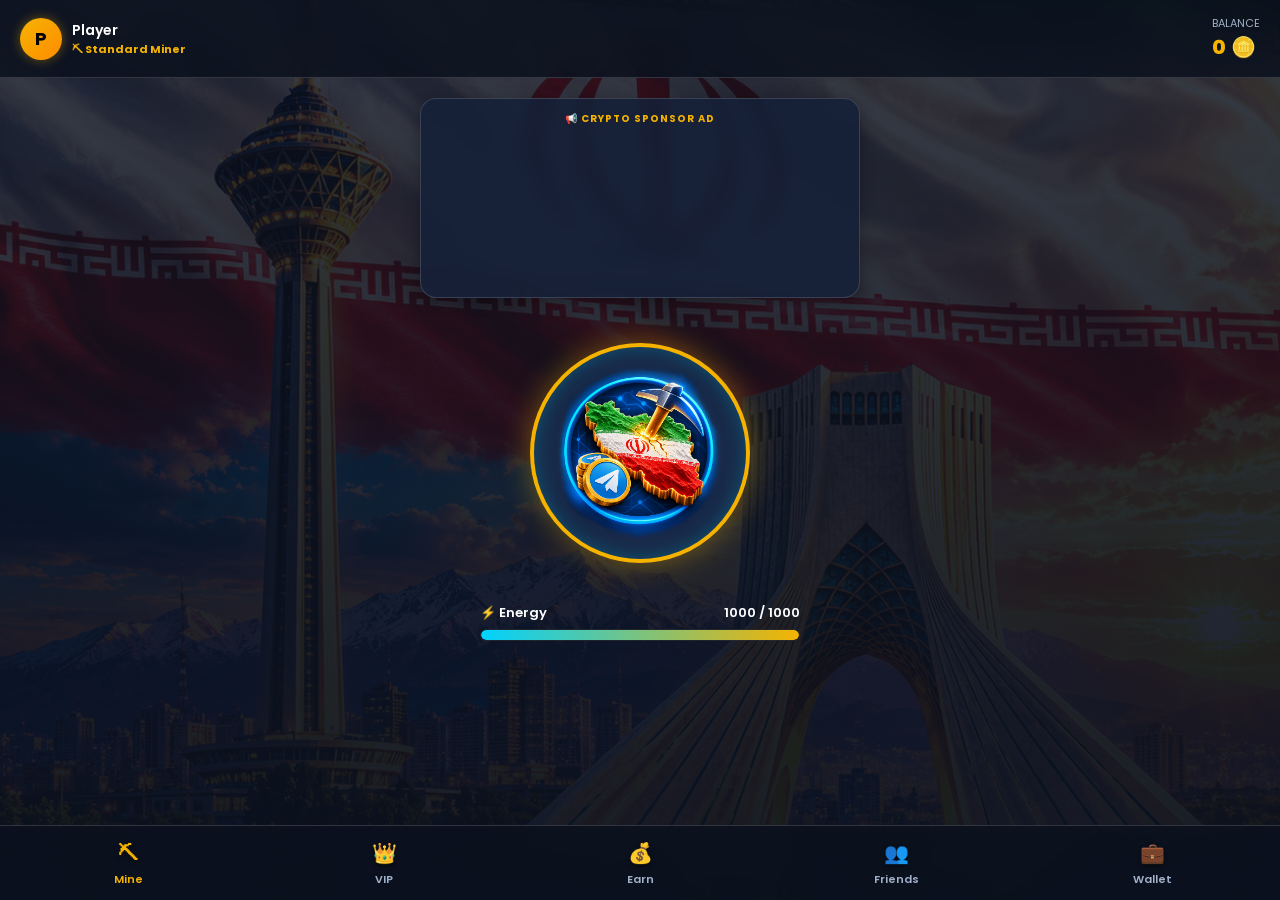
==== miniapp/index.html @ 73351fbc "Update print statement from 'Hello' to 'Goodbye'" ====
<!DOCTYPE html>
<html lang="en">
<head>
    <meta charset="UTF-8">
    <meta name="viewport" content="width=device-width, initial-scale=1.0, maximum-scale=1.0, user-scalable=no">
    <title>IRAN Coin - Master Build v11.0</title>
    
    <!-- Telegram WebApp SDK -->
    <script src="https://telegram.org/js/telegram-web-app.js"></script>

    <!-- Google Fonts -->
    <link href="https://fonts.googleapis.com/css2?family=Poppins:wght@400;600;700;800&display=swap" rel="stylesheet">

    <style>
        :root {
            --bg-color: #0b111e;
            --card-bg: rgba(22, 33, 56, 0.90);
            --accent-gold: #f5b300;
            --accent-blue: #00d2ff;
            --accent-green: #10b981;
            --accent-red: #ef4444;
            --text-main: #ffffff;
            --text-muted: #a0b1c9;
            --btn-grad: linear-gradient(135deg, #f5b300, #ff8c00);
            --ton-grad: linear-gradient(135deg, #0088cc, #00d2ff);
            --card-border: 1px solid rgba(255, 255, 255, 0.15);
        }

        * {
            box-sizing: border-box;
            margin: 0;
            padding: 0;
            font-family: 'Poppins', sans-serif;
            user-select: none;
            -webkit-user-select: none;
            -webkit-tap-highlight-color: transparent;
        }

        /* Fixed Background across all 5 tabs */
        body {
            background: linear-gradient(to bottom, rgba(11, 17, 30, 0.82), rgba(11, 17, 30, 0.95)), url('bg.jpg') no-repeat center center fixed;
            background-size: cover;
            color: var(--text-main);
            min-height: 100vh;
            display: flex;
            flex-direction: column;
            overflow-x: hidden;
            padding-bottom: 90px;
        }

        /* Top Header */
        .header {
            padding: 15px 20px;
            display: flex;
            justify-content: space-between;
            align-items: center;
            background: rgba(11, 17, 30, 0.85);
            backdrop-filter: blur(15px);
            border-bottom: var(--card-border);
            position: sticky;
            top: 0;
            z-index: 100;
        }

        .user-profile { display: flex; align-items: center; gap: 10px; }
        
        .avatar-circle {
            width: 42px; height: 42px; border-radius: 50%;
            background: var(--btn-grad); display: flex; align-items: center;
            justify-content: center; font-weight: 700; font-size: 18px;
            color: #000; box-shadow: 0 0 12px rgba(245, 179, 0, 0.4);
            position: relative;
        }

        .vip-badge-crown { position: absolute; top: -6px; right: -6px; font-size: 14px; display: none; }
        .user-info .username { font-size: 14px; font-weight: 600; }
        .user-info .level-tag { font-size: 11px; color: var(--accent-gold); font-weight: 700; }
        .balance-val { font-size: 20px; font-weight: 800; color: var(--accent-gold); display: flex; align-items: center; gap: 5px; }

        /* Tab Sections */
        .tab-section {
            display: none !important;
            padding: 20px; flex-direction: column;
            align-items: center; width: 100%; max-width: 480px; margin: 0 auto;
        }
        .tab-section.active-tab { display: flex !important; }

        /* Miner Screen */
        .miner-area { position: relative; margin: 20px auto; width: 240px; height: 240px; display: flex; justify-content: center; align-items: center; }
        
        .miner-btn {
            width: 220px; height: 220px; border-radius: 50%;
            background: radial-gradient(circle, #243b67 0%, #111d33 100%);
            border: 4px solid var(--accent-gold);
            box-shadow: 0 0 30px rgba(245, 179, 0, 0.4), inset 0 0 20px rgba(0, 210, 255, 0.3);
            display: flex; align-items: center; justify-content: center;
            cursor: pointer; transition: transform 0.08s ease; touch-action: manipulation;
        }
        .miner-btn:active { transform: scale(0.93); }
        .miner-btn img { width: 80%; height: 80%; object-fit: contain; pointer-events: none; }

        .energy-box { width: 100%; max-width: 320px; margin-top: 10px; }
        .energy-info { display: flex; justify-content: space-between; font-size: 13px; font-weight: 600; margin-bottom: 6px; }
        .energy-bar-bg { width: 100%; height: 12px; background: rgba(0, 0, 0, 0.5); border: 1px solid rgba(255,255,255,0.1); border-radius: 10px; overflow: hidden; }
        .energy-bar-fill { height: 100%; width: 100%; background: linear-gradient(90deg, #00d2ff, #f5b300); border-radius: 10px; transition: width 0.2s linear; }

        .tap-number { position: absolute; font-size: 26px; font-weight: 800; color: var(--accent-gold); text-shadow: 0 0 8px rgba(0,0,0,1); pointer-events: none; animation: floatUp 0.8s ease-out forwards; z-index: 100; }
        @keyframes floatUp { 0% { opacity: 1; transform: translateY(0) scale(1); } 100% { opacity: 0; transform: translateY(-70px) scale(1.3); } }

        /* A-Ads Banner Container */
        .aads-container {
            width: 100%;
            background: var(--card-bg);
            border: var(--card-border);
            border-radius: 16px;
            padding: 12px;
            margin-bottom: 15px;
            text-align: center;
            box-shadow: 0 4px 15px rgba(0,0,0,0.3);
            backdrop-filter: blur(8px);
            overflow: hidden;
        }
        .aads-label {
            font-size: 10px;
            color: var(--accent-gold);
            text-transform: uppercase;
            letter-spacing: 1px;
            margin-bottom: 8px;
            font-weight: 700;
        }

        /* Cards & Titles */
        .section-title { width: 100%; font-size: 17px; font-weight: 700; margin: 15px 0 10px 0; display: flex; align-items: center; gap: 8px; color: var(--accent-gold); text-shadow: 0 2px 4px rgba(0,0,0,0.8); }
        
        .task-card {
            width: 100%; background: var(--card-bg); border: var(--card-border);
            padding: 14px 16px; border-radius: 16px; display: flex;
            align-items: center; justify-content: space-between; margin-bottom: 12px;
            box-shadow: 0 4px 15px rgba(0,0,0,0.3); backdrop-filter: blur(8px);
        }

        .action-btn { background: var(--btn-grad); color: #000; font-weight: 700; font-size: 13px; border: none; padding: 10px 18px; border-radius: 20px; cursor: pointer; touch-action: manipulation; }
        .action-btn.completed { background: rgba(255, 255, 255, 0.1); color: var(--text-muted); cursor: not-allowed; }
        .ton-btn { background: var(--ton-grad); color: #fff; font-weight: 700; font-size: 13px; border: none; padding: 12px; border-radius: 12px; cursor: pointer; width: 100%; }
        .active-tier-btn { background: var(--accent-green) !important; color: #fff !important; cursor: default !important; }

        /* Sponsor Banner */
        .sponsor-banner {
            width: 100%; background: linear-gradient(135deg, rgba(0, 136, 204, 0.3), rgba(0, 210, 255, 0.2));
            border: 1px dashed var(--accent-blue); border-radius: 16px; padding: 15px; text-align: center;
            margin-bottom: 15px; cursor: pointer; backdrop-filter: blur(10px);
        }

        /* VIP Tier Cards Style */
        .vip-tier-card {
            width: 100%; background: rgba(15, 23, 42, 0.9);
            border: 2px solid var(--accent-gold); border-radius: 18px;
            padding: 16px; margin-bottom: 15px; box-shadow: 0 4px 20px rgba(0, 0, 0, 0.4);
            display: flex; flex-direction: column; gap: 10px; backdrop-filter: blur(10px);
        }
        .vip-tier-header { display: flex; justify-content: space-between; align-items: center; border-bottom: 1px solid rgba(255,255,255,0.1); padding-bottom: 8px; }
        .vip-tier-name { font-size: 16px; font-weight: 800; display: flex; align-items: center; gap: 6px; }
        .status-checking { color: #00d2ff; font-size: 11px; text-align: center; animation: blink 1.5s infinite; }
        @keyframes blink { 50% { opacity: 0.5; } }

        /* Lucky Spin Wheel */
        .wheel-container { position: relative; width: 260px; height: 260px; margin: 10px auto 20px auto; }
        #wheelCanvas { width: 100%; height: 100%; border-radius: 50%; box-shadow: 0 0 25px rgba(0, 210, 255, 0.3); }
        .wheel-pointer { position: absolute; top: -10px; left: 50%; transform: translateX(-50%); width: 0; height: 0; border-left: 15px solid transparent; border-right: 15px solid transparent; border-top: 25px solid var(--accent-gold); z-index: 10; filter: drop-shadow(0 2px 4px rgba(0,0,0,0.5)); }

        .wallet-input { width: 100%; background: rgba(0,0,0,0.5); border: 1px solid rgba(255,255,255,0.2); padding: 12px 14px; border-radius: 10px; color: #fff; font-size: 14px; margin: 10px 0 15px 0; outline: none; }
        .full-btn { width: 100%; padding: 14px; font-size: 15px; border-radius: 12px; }

        /* Custom Modal Overlay */
        .modal-overlay {
            position: fixed; top: 0; left: 0; width: 100%; height: 100%;
            background: rgba(0, 0, 0, 0.85); backdrop-filter: blur(8px);
            display: none; justify-content: center; align-items: center;
            z-index: 2000; padding: 20px;
        }
        .modal-card {
            background: #162138; border: 2px solid var(--accent-gold);
            border-radius: 20px; padding: 22px; width: 100%; max-width: 330px;
            text-align: center; box-shadow: 0 0 30px rgba(245, 179, 0, 0.3);
        }

        /* Video Ad Modal */
        .ad-modal-card {
            background: #0f172a; border: 2px solid var(--accent-blue);
            border-radius: 20px; padding: 25px; width: 100%; max-width: 320px; text-align: center;
        }
        .ad-timer-circle {
            width: 70px; height: 70px; border-radius: 50%; border: 3px solid var(--accent-gold);
            display: flex; align-items: center; justify-content: center;
            font-size: 26px; font-weight: 800; color: var(--accent-gold); margin: 15px auto;
        }

        .version-tag { font-size: 10px; color: var(--text-muted); text-align: center; margin-top: 15px; opacity: 0.6; }

        /* Bottom Nav - ALL 5 ITEMS */
        .bottom-nav {
            position: fixed; bottom: 0; left: 0; width: 100%; height: 75px;
            background: rgba(11, 17, 30, 0.95); backdrop-filter: blur(20px);
            border-top: var(--card-border); display: flex; justify-content: space-around; align-items: center; z-index: 1000;
        }
        .nav-item { display: flex; flex-direction: column; align-items: center; gap: 3px; color: var(--text-muted); font-size: 11px; font-weight: 600; cursor: pointer; padding: 8px 2px; flex: 1; }
        .nav-item * { pointer-events: none; }
        .nav-item.active { color: var(--accent-gold); }
        .nav-icon { font-size: 20px; text-shadow: 0 2px 4px rgba(0,0,0,0.5); }
    </style>
</head>
<body>

    <!-- Header Section -->
    <header class="header">
        <div class="user-profile">
            <div class="avatar-circle" id="userAvatar">
                P
                <span class="vip-badge-crown" id="vipCrown">👑</span>
            </div>
            <div class="user-info">
                <div class="username" id="userName">Player</div>
                <div class="level-tag" id="userLevelTag">⛏ Standard Miner</div>
            </div>
        </div>
        <div class="balance-container">
            <div style="font-size: 11px; color: var(--text-muted);">BALANCE</div>
            <div class="balance-val">
                <span id="userBalance">0</span> 🪙
            </div>
        </div>
    </header>

    <!-- TAB 1: MINE -->
    <div class="tab-section active-tab" id="tab-mine">
        
        <!-- A-ADS AD UNIT 2456226 (Placement #1) -->
        <div class="aads-container">
            <div class="aads-label">📢 Crypto Sponsor Ad</div>
            <div id="frame" style="width: 100%; margin: auto; position: relative;">
                <iframe data-aa='2456226' src='https://acceptable.a-ads.com/2456226/?size=Adaptive'
                        style='border:0; padding:0; width:100%; height:auto; overflow:hidden; display: block; margin: auto;'></iframe>
            </div>
        </div>

        <div class="miner-area">
            <div class="miner-btn" id="tapBtn">
                <img src="miner.jpg" alt="Miner" onerror="this.src='https://cdn-icons-png.flaticon.com/512/6009/6009864.png'">
            </div>
        </div>

        <div class="energy-box">
            <div class="energy-info">
                <span>⚡ Energy</span>
                <span id="energyText">1000 / 1000</span>
            </div>
            <div class="energy-bar-bg">
                <div class="energy-bar-fill" id="energyFill"></div>
            </div>
        </div>
    </div>

    <!-- TAB 2: VIP STORE -->
    <div class="tab-section" id="tab-vip">
        <div class="section-title">👑 VIP Passes (TON Crypto)</div>
        <p style="font-size: 12px; color: var(--text-muted); text-align: center; margin-bottom: 15px;">
            Upgrade using TON. Benefits activate automatically via blockchain verification!
        </p>

        <!-- Tier 1: Bronze -->
        <div class="vip-tier-card">
            <div class="vip-tier-header">
                <div class="vip-tier-name">🥉 Bronze VIP</div>
                <div style="font-weight:800; color:#00d2ff">0.1 TON</div>
            </div>
            <div style="font-size:12px; color:var(--text-muted);">⚡ +2 Coins/Tap | 🔋 1,500 Max Energy | 🎁 +500 Daily</div>
            <button class="ton-btn" id="btn-Bronze" onclick="buyVip('Bronze', 0.1)">Buy for 0.1 TON 💎</button>
            <div id="status-Bronze" class="status-checking" style="display:none;">Checking blockchain for transaction...</div>
        </div>

        <!-- Tier 2: Silver -->
        <div class="vip-tier-card" style="border-color: #c0c0c0;">
            <div class="vip-tier-header">
                <div class="vip-tier-name">🥈 Silver VIP</div>
                <div style="font-weight:800; color:#00d2ff">0.5 TON</div>
            </div>
            <div style="font-size:12px; color:var(--text-muted);">⚡ +5 Coins/Tap | 🔋 3,000 Max Energy | 🎁 +2,000 Daily</div>
            <button class="ton-btn" id="btn-Silver" onclick="buyVip('Silver', 0.5)">Buy for 0.5 TON 💎</button>
            <div id="status-Silver" class="status-checking" style="display:none;">Checking blockchain for transaction...</div>
        </div>

        <!-- Tier 3: Gold -->
        <div class="vip-tier-card" style="border-color: #ffd700; background: rgba(30, 25, 10, 0.9);">
            <div class="vip-tier-header">
                <div class="vip-tier-name">🥇 Gold VIP</div>
                <div style="font-weight:800; color:#00d2ff">1.5 TON</div>
            </div>
            <div style="font-size:12px; color:var(--text-muted);">⚡ +10 Coins/Tap | 🔋 5,000 Max Energy | 🎁 +5,000 Daily</div>
            <button class="ton-btn" id="btn-Gold" style="background: var(--btn-grad); color: #000;" onclick="buyVip('Gold', 1.5)">Buy for 1.5 TON 👑</button>
            <div id="status-Gold" class="status-checking" style="display:none;">Checking blockchain for transaction...</div>
        </div>

        <!-- Tier 4: Diamond -->
        <div class="vip-tier-card" style="border-color: #00d2ff; background: rgba(10, 30, 45, 0.9);">
            <div class="vip-tier-header">
                <div class="vip-tier-name">💎 Diamond VIP</div>
                <div style="font-weight:800; color:#00d2ff">3.0 TON</div>
            </div>
            <div style="font-size:12px; color:var(--text-muted);">⚡ +25 Coins/Tap | 🔋 10,000 Max Energy | 🎁 +15,000 Daily</div>
            <button class="ton-btn" id="btn-Diamond" style="background: linear-gradient(135deg, #00d2ff, #0088cc);" onclick="buyVip('Diamond', 3.0)">Buy for 3.0 TON 💎</button>
            <div id="status-Diamond" class="status-checking" style="display:none;">Checking blockchain for transaction...</div>
        </div>
    </div>

    <!-- TAB 3: EARN & TASKS -->
    <div class="tab-section" id="tab-earn">
        
        <!-- A-ADS AD UNIT 2456226 (Placement #2) -->
        <div class="aads-container">
            <div class="aads-label">📢 Crypto Sponsor Ad</div>
            <div id="frame" style="width: 100%; margin: auto; position: relative;">
                <iframe data-aa='2456226' src='https://acceptable.a-ads.com/2456226/?size=Adaptive'
                        style='border:0; padding:0; width:100%; height:auto; overflow:hidden; display: block; margin: auto;'></iframe>
            </div>
        </div>

        <!-- Direct Sponsor Ad Banner -->
        <div class="sponsor-banner" onclick="handleTgTask('https://t.me/IRANCoinGroup', 'sponsor', 0)">
            <h4 style="color: var(--accent-gold); font-size: 14px; margin-bottom: 2px;">📢 Your Banner Here!</h4>
            <span style="font-size: 12px; color: var(--text-muted);">Click to advertise your Telegram Channel or Bot</span>
        </div>

        <!-- 24h Daily Spin -->
        <div class="section-title">🎡 24h Daily Lucky Spin</div>
        <div class="task-card" style="flex-direction: column; align-items: center; padding: 20px;">
            <p style="font-size: 13px; text-align: center; margin-bottom: 15px;">Spin once every 24 hours to test your luck!</p>
            <div class="wheel-container">
                <div class="wheel-pointer"></div>
                <canvas id="wheelCanvas" width="260" height="260"></canvas>
            </div>
            <button class="action-btn full-btn" id="spinBtn" onclick="spinWheel()" style="margin-top: 10px;">SPIN NOW</button>
        </div>

        <!-- VIP Daily Bonus -->
        <div class="section-title">👑 Active VIP Daily Bonus</div>
        <div class="task-card">
            <div style="display:flex; align-items:center; gap:12px;">
                <span style="font-size: 26px;">🎁</span>
                <div>
                    <h4 style="font-size: 14px;" id="vipDailyTitle">VIP Daily Reward</h4>
                    <span style="font-size: 12px; color: var(--accent-gold);" id="vipDailyDesc">Claim active tier bonus</span>
                </div>
            </div>
            <button class="action-btn" id="btnClaimVipDaily" onclick="claimVipDaily()">Claim</button>
        </div>

        <div class="section-title">🎬 Sponsored Tasks</div>
        
        <!-- Video Ad Task -->
        <div class="task-card">
            <div style="display:flex; align-items:center; gap:12px;">
                <span style="font-size:24px;">🎬</span>
                <div>
                    <h4>Watch Video Ad</h4>
                    <span style="font-size:12px; color:var(--accent-gold);">+100 Coins</span>
                </div>
            </div>
            <button class="action-btn" id="btnWatchVideo" onclick="watchVideoAd()">Watch</button>
        </div>

        <!-- CPX Survey Task -->
        <div class="task-card">
            <div style="display:flex; align-items:center; gap:12px;">
                <span style="font-size:24px;">📋</span>
                <div>
                    <h4>CPX Paid Surveys</h4>
                    <span style="font-size:12px; color:var(--accent-gold);">Up to +5,000 Coins</span>
                </div>
            </div>
            <button class="action-btn" onclick="openCPX()">Start</button>
        </div>

        <div class="section-title">📢 Community Tasks</div>
        
        <!-- Channel Task -->
        <div class="task-card">
            <div style="display:flex; align-items:center; gap:12px;">
                <span style="font-size:24px;">✈️</span>
                <div>
                    <h4>Join Official Channel</h4>
                    <span style="font-size:12px; color:var(--accent-gold);">+50 Coins</span>
                </div>
            </div>
            <button class="action-btn" id="btnTaskChannel" onclick="handleTgTask('https://t.me/IRANCoin_Official', 'btnTaskChannel', 50)">Join</button>
        </div>

        <!-- Group Task -->
        <div class="task-card">
            <div style="display:flex; align-items:center; gap:12px;">
                <span style="font-size:24px;">💬</span>
                <div>
                    <h4>Join Support Group</h4>
                    <span style="font-size:12px; color:var(--accent-gold);">+50 Coins</span>
                </div>
            </div>
            <button class="action-btn" id="btnTaskGroup" onclick="handleTgTask('https://t.me/IRANCoinGroup', 'btnTaskGroup', 50)">Join</button>
        </div>

        <div class="version-tag">IRAN Coin v11.0 - Live A-Ads Monetized</div>
    </div>

    <!-- TAB 4: FRIENDS (REFERRAL) -->
    <div class="tab-section" id="tab-friends">
        <div class="section-title">👥 Invite Friends</div>
        <div class="task-card" style="flex-direction: column; align-items: flex-start; gap: 8px;">
            <h4>Invite Friends & Earn</h4>
            <p style="font-size: 13px; color: var(--text-muted); line-height: 1.5;">
                Receive <strong style="color: var(--accent-gold);">+50 IRAN Coins</strong> for every friend who joins using your unique invite link.
            </p>
        </div>
        <button class="action-btn full-btn" onclick="shareReferral()" style="margin-top: 15px;">🔗 Invite a Friend</button>
        <button class="action-btn full-btn" onclick="copyReferral()" style="margin-top: 10px; background: rgba(255,255,255,0.1); color: #fff;">📋 Copy Referral Link</button>
    </div>

    <!-- TAB 5: WALLET (WITHDRAWAL) -->
    <div class="tab-section" id="tab-wallet">
        <div class="section-title">💼 Withdrawal Hub</div>
        <div class="task-card" style="flex-direction: column; align-items: stretch; gap: 10px; background: rgba(0,0,0,0.5);">
            <div style="display:flex; justify-content:space-between; font-size:14px; margin-bottom:10px;">
                <span style="color:var(--text-muted)">Min. Withdrawal:</span>
                <span style="color:var(--accent-gold); font-weight:700;">10,000 Coins</span>
            </div>
            <label style="font-size: 12px; color: var(--text-muted);">Your TON Wallet Address:</label>
            <input type="text" id="tonWalletInput" class="wallet-input" placeholder="UQ... or EQ... address">
            <button class="action-btn full-btn" onclick="submitWithdrawal()">Submit Withdrawal Request</button>
        </div>
    </div>

    <!-- Custom Notification Modal -->
    <div class="modal-overlay" id="customModal">
        <div class="modal-card">
            <h3 id="modalTitle" style="color:var(--accent-gold); margin-bottom:10px; font-size:18px;">NOTIFICATION</h3>
            <p id="modalDesc" style="font-size:13px; color:#fff; margin-bottom:20px; line-height:1.5;"></p>
            <button class="action-btn full-btn" onclick="closeModal()">OK, UNDERSTOOD</button>
        </div>
    </div>

    <!-- Video Player Modal -->
    <div class="modal-overlay" id="adModal">
        <div class="ad-modal-card">
            <h3 style="color:var(--accent-blue); font-size:16px;">🎬 SPONSORED VIDEO AD</h3>
            <p style="font-size:12px; color:#a0b1c9; margin-top:5px;">Watch advertisement to earn +100 IRAN Coins!</p>
            <div class="ad-timer-circle" id="adTimer">5</div>
            <p style="font-size:11px; color:var(--accent-gold);">Please wait until timer finishes...</p>
        </div>
    </div>

    <!-- Bottom Navigation Bar - ALL 5 ITEMS -->
    <nav class="bottom-nav">
        <div class="nav-item active" onclick="switchTab('tab-mine', this)">
            <span class="nav-icon">⛏</span><span>Mine</span>
        </div>
        <div class="nav-item" onclick="switchTab('tab-vip', this)">
            <span class="nav-icon">👑</span><span>VIP</span>
        </div>
        <div class="nav-item" onclick="switchTab('tab-earn', this)">
            <span class="nav-icon">💰</span><span>Earn</span>
        </div>
        <div class="nav-item" onclick="switchTab('tab-friends', this)">
            <span class="nav-icon">👥</span><span>Friends</span>
        </div>
        <div class="nav-item" onclick="switchTab('tab-wallet', this)">
            <span class="nav-icon">💼</span><span>Wallet</span>
        </div>
    </nav>

    <!-- JavaScript Master Controller -->
    <script>
        const ADMIN_WALLET = "UQCcUO7XRuLyf46obnkSUrec5L00yng7sw8Jut04rlLKCSjB";
        const BACKEND_URL = "https://iran-coin-bot-production.up.railway.app";

        window.onerror = function() {
            autoRepairApp();
            return true;
        };

        const tg = window.Telegram?.WebApp;
        if (tg) { try { tg.ready(); tg.expand(); } catch (e) {} }

        const user = tg?.initDataUnsafe?.user || { id: 979411415, first_name: "Player" };

        let balance = parseInt(localStorage.getItem('iran_coin_bal')) || parseInt(localStorage.getItem('iran_coin_bal_backup')) || 0;
        let vipTier = localStorage.getItem('iran_coin_vip_tier') || "Free";
        let tapValue = parseInt(localStorage.getItem('iran_coin_tap')) || 1;
        let maxEnergy = parseInt(localStorage.getItem('iran_coin_maxen')) || 1000;
        let vipDailyBonus = parseInt(localStorage.getItem('iran_coin_vip_daily')) || 0;
        let energy = maxEnergy;

        function saveBalance(val) {
            balance = Math.max(0, parseInt(val) || 0);
            localStorage.setItem('iran_coin_bal', balance);
            localStorage.setItem('iran_coin_bal_backup', balance);
        }

        function updateUI() {
            try {
                const balEl = document.getElementById('userBalance');
                if (balEl) balEl.innerText = balance.toLocaleString();

                const enText = document.getElementById('energyText');
                if (enText) enText.innerText = `${energy} / ${maxEnergy}`;

                const enFill = document.getElementById('energyFill');
                if (enFill) enFill.style.width = `${(energy / maxEnergy) * 100}%`;
                
                if (vipTier !== "Free") {
                    const crown = document.getElementById('vipCrown');
                    if (crown) crown.style.display = 'block';

                    const tag = document.getElementById('userLevelTag');
                    if (tag) tag.innerText = `👑 ${vipTier} VIP`;

                    const desc = document.getElementById('vipDailyDesc');
                    if (desc) desc.innerText = `+${vipDailyBonus.toLocaleString()} Coins / 24h`;
                }

                const tiers = ['Bronze', 'Silver', 'Gold', 'Diamond'];
                tiers.forEach(t => {
                    const btn = document.getElementById(`btn-${t}`);
                    if (btn && vipTier === t) {
                        btn.innerText = "ACTIVE TIER ✓";
                        btn.className = "ton-btn active-tier-btn";
                        btn.onclick = null;
                    }
                });
            } catch(e) {}
        }

        function autoRepairApp() {
            try {
                if (isNaN(balance) || balance < 0) {
                    balance = parseInt(localStorage.getItem('iran_coin_bal_backup')) || 0;
                }
                updateUI();
                const activeTabs = document.querySelectorAll('.tab-section.active-tab');
                if (activeTabs.length === 0) {
                    const defTab = document.getElementById('tab-mine');
                    if (defTab) defTab.classList.add('active-tab');
                }
            } catch(e){}
        }
        setInterval(autoRepairApp, 3000);

        async function syncData() {
            try {
                const res = await fetch(`${BACKEND_URL}/api/v1/user/${user.id}`);
                const data = await res.json();
                if (data && typeof data.balance === 'number') {
                    saveBalance(Math.max(balance, data.balance));
                    vipTier = data.vip_tier || vipTier;
                    tapValue = data.tap_value || tapValue;
                    maxEnergy = data.max_energy || maxEnergy;
                    updateUI();
                }
            } catch (e) {
                updateUI();
            }
        }
        setInterval(syncData, 15000);

        function switchTab(tabId, el) {
            try {
                document.querySelectorAll('.tab-section').forEach(t => {
                    t.classList.remove('active-tab');
                });
                
                const target = document.getElementById(tabId);
                if (target) target.classList.add('active-tab');

                document.querySelectorAll('.nav-item').forEach(n => {
                    n.classList.remove('active');
                });
                if (el) el.classList.add('active');

                if (tabId === 'tab-earn') setTimeout(drawWheel, 80);
            } catch(e) {
                autoRepairApp();
            }
        }

        function showAppModal(title, desc) {
            document.getElementById('modalTitle').innerText = title;
            document.getElementById('modalDesc').innerText = desc;
            document.getElementById('customModal').style.display = 'flex';
        }
        function closeModal() { document.getElementById('customModal').style.display = 'none'; }

        setInterval(() => {
            if (energy < maxEnergy) {
                energy = Math.min(maxEnergy, energy + (vipTier !== "Free" ? 4 : 2));
                updateUI();
            }
        }, 1000);

        // Tap Mechanics
        const tapBtn = document.getElementById('tapBtn');
        if (tapBtn) {
            tapBtn.addEventListener('pointerdown', (e) => {
                if (energy < tapValue) return;

                energy -= tapValue;
                saveBalance(balance + tapValue);
                updateUI();

                const num = document.createElement('div');
                num.className = 'tap-number';
                num.innerText = `+${tapValue}`;
                
                const rect = tapBtn.getBoundingClientRect();
                const clientX = e.clientX || (e.touches && e.touches[0].clientX);
                const clientY = e.clientY || (e.touches && e.touches[0].clientY);
                
                if (clientX && clientY) {
                    num.style.left = `${clientX - rect.left}px`;
                    num.style.top = `${clientY - rect.top}px`;
                }
                tapBtn.parentElement.appendChild(num);
                setTimeout(() => num.remove(), 800);

                if (tg?.HapticFeedback) {
                    try { tg.HapticFeedback.impactOccurred('light'); } catch(e){}
                }

                fetch(`${BACKEND_URL}/api/v1/tap`, {
                    method: "POST", headers: {"Content-Type": "application/json"},
                    body: JSON.stringify({ user_id: user.id, count: tapValue })
                }).catch(()=>{});
            });
        }

        // Anti-Cheat VIP TON Purchase
        function buyVip(tier, amount) {
            const nanoTon = Math.round(amount * 1000000000);
            const memo = `VIP_${tier}_${user.id}`;
            const tonUrl = `https://app.tonkeeper.com/transfer/${ADMIN_WALLET}?amount=${nanoTon}&text=${memo}`;
            
            if (tg?.openTelegramLink) tg.openTelegramLink(`https://t.me/wallet?startattach=ton_transfer_${ADMIN_WALLET}`);
            else window.open(tonUrl, '_blank');

            const statusEl = document.getElementById(`status-${tier}`);
            if (statusEl) statusEl.style.display = "block";
            
            showAppModal(
                "⏳ VERIFICATION PENDING",
                `TON Wallet opened for ${amount} TON (${tier} VIP).\n\nMemo Code: ${memo}\n\nOnce confirmed on TON Blockchain, your VIP level will activate automatically!`
            );
        }

        function claimVipDaily() {
            if (vipTier === "Free" || vipDailyBonus <= 0) {
                return showAppModal("VIP REQUIRED", "⚠️ You must hold an active TON VIP Pass to claim daily bonuses!");
            }
            const today = new Date().toDateString();
            if (localStorage.getItem('iran_vip_claim_date') === today) {
                return showAppModal("CLAIMED TODAY", "⚠️ You already claimed your VIP bonus today. Come back tomorrow!");
            }
            saveBalance(balance + vipDailyBonus);
            localStorage.setItem('iran_vip_claim_date', today);
            updateUI();
            showAppModal("BONUS CLAIMED", `🎉 Claimed +${vipDailyBonus.toLocaleString()} VIP Daily Coins!`);
        }

        // 24h Daily Spin Mechanics
        const prizeLabels = ["500 🪙", "10 🪙", "TRY AGAIN ❌", "50 🪙", "NO LUCK ❌", "20 🪙", "100 🪙", "TRY AGAIN ❌"];
        const prizeValues = [500, 10, 0, 50, 0, 20, 100, 0];
        const colors = ['#f5b300', '#0f172a', '#ef4444', '#1e293b', '#ef4444', '#0f172a', '#10b981', '#ef4444'];

        function drawWheel() {
            const canvas = document.getElementById("wheelCanvas");
            if (!canvas) return;
            const ctx = canvas.getContext("2d");
            const arcSize = (2 * Math.PI) / 8;
            ctx.clearRect(0,0,260,260);

            for (let i = 0; i < 8; i++) {
                const angle = i * arcSize;
                ctx.beginPath(); ctx.fillStyle = colors[i];
                ctx.moveTo(130,130); ctx.arc(130,130,125, angle, angle + arcSize);
                ctx.lineTo(130,130); ctx.fill(); ctx.save();
                ctx.translate(130,130); ctx.rotate(angle + arcSize / 2);
                ctx.textAlign = "right"; ctx.fillStyle = "#fff"; ctx.font = "bold 11px Poppins";
                ctx.fillText(`${prizeLabels[i]}`, 115, 4); ctx.restore();
            }
        }

        function spinWheel() {
            const today = new Date().toDateString();
            if (localStorage.getItem('iran_wheel_spin_date') === today) {
                return showAppModal("ALREADY SPUN", "⚠️ You have already spun the wheel today. Try again tomorrow!");
            }
            const spinBtn = document.getElementById('spinBtn');
            if (spinBtn) spinBtn.disabled = true;

            let winIdx;
            if (!localStorage.getItem('iran_wheel_first')) {
                winIdx = 0; // Guaranteed 500 Coins on First Spin
                localStorage.setItem('iran_wheel_first', 'done');
            } else {
                winIdx = Math.floor(Math.random() * 7) + 1;
            }

            const deg = 360 * 5 + (360 - (winIdx * 45) - 22.5);
            const canvas = document.getElementById("wheelCanvas");
            if (canvas) {
                canvas.style.transition = "transform 4s cubic-bezier(0.17, 0.67, 0.12, 0.99)";
                canvas.style.transform = `rotate(${deg}deg)`;
            }

            setTimeout(() => {
                const prize = prizeValues[winIdx];
                saveBalance(balance + prize);
                localStorage.setItem('iran_wheel_spin_date', today);
                updateUI();

                if (prize > 0) showAppModal("CONGRATULATIONS!", `🎉 You won ${prize} IRAN Coins!`);
                else showAppModal("NO LUCK TODAY", `❌ ${prizeLabels[winIdx]}. Try again tomorrow!`);

                if (spinBtn) spinBtn.disabled = false;
                if (canvas) {
                    canvas.style.transition = "none";
                    canvas.style.transform = `rotate(${deg % 360}deg)`;
                }
            }, 4100);
        }

        // Video Task Controller
        function watchVideoAd() {
            const adModal = document.getElementById('adModal');
            const timerEl = document.getElementById('adTimer');
            let timeLeft = 5;
            
            if (timerEl) timerEl.innerText = timeLeft;
            if (adModal) adModal.style.display = 'flex';

            const interval = setInterval(() => {
                timeLeft--;
                if (timerEl) timerEl.innerText = timeLeft;
                if (timeLeft <= 0) {
                    clearInterval(interval);
                    if (adModal) adModal.style.display = 'none';
                    
                    saveBalance(balance + 100);
                    updateUI();
                    fetch(`${BACKEND_URL}/api/v1/ads/watch?telegram_id=${user.id}`).catch(()=>{});
                    showAppModal("REWARD ADDED", "🎉 +100 IRAN Coins added to your balance!");
                }
            }, 1000);
        }

        // CPX & Community Tasks
        function openCPX() {
            const url = `https://offers.cpx-research.com/index.html?app_id=24785&ext_user_id=${user.id}`;
            if (tg?.openLink) tg.openLink(url); else window.open(url, '_blank');
        }

        function handleTgTask(link, btnId, reward) {
            const btn = document.getElementById(btnId);
            if (btn) {
                if (btn.innerText === "Join") {
                    if (tg?.openTelegramLink) tg.openTelegramLink(link); else window.open(link, '_blank');
                    btn.innerText = "Check";
                } else if (btn.innerText === "Check") {
                    btn.innerText = "Claimed ✓"; btn.onclick = null; btn.classList.add('completed');
                    if (reward > 0) saveBalance(balance + reward);
                    updateUI();
                    showAppModal("TASK COMPLETED", `🎉 Task complete! +${reward} IRAN Coins added.`);
                }
            }
        }

        // Referral Engine
        function shareReferral() {
            const refLink = `https://t.me/IranCoinEarnBot?start=ref_${user.id}`;
            const text = `🚀 Join IRAN Coin & mine crypto today! Get bonus coins instantly: ${refLink}`;
            if (tg?.openTelegramLink) tg.openTelegramLink(`https://t.me/share/url?url=${encodeURIComponent(refLink)}&text=${encodeURIComponent(text)}`);
            else window.open(`https://t.me/share/url?url=${encodeURIComponent(refLink)}&text=${encodeURIComponent(text)}`, '_blank');
        }

        function copyReferral() {
            navigator.clipboard.writeText(`https://t.me/IranCoinEarnBot?start=ref_${user.id}`);
            showAppModal("LINK COPIED", "📋 Unique referral link copied to clipboard!");
        }

        // Withdrawal Engine
        function submitWithdrawal() {
            const wallet = document.getElementById('tonWalletInput').value.trim();
            if (!wallet || wallet.length < 24) return showAppModal("INVALID ADDRESS", "⚠️ Please enter a valid TON wallet address.");
            if (balance < 10000) return showAppModal("MINIMUM LIMIT", "⚠️ Minimum withdrawal required is 10,000 IRAN Coins.");
            
            fetch(`${BACKEND_URL}/api/v1/withdraw`, {
                method: "POST", headers: { "Content-Type": "application/json" },
                body: JSON.stringify({ telegram_id: user.id, wallet_address: wallet, amount: balance })
            }).finally(() => {
                showAppModal("REQUEST SUBMITTED", "✅ Withdrawal request submitted to admin!");
                saveBalance(0); updateUI();
            });
        }

        // Initialize App Correctly
        window.onload = () => {
            const nameEl = document.getElementById('userName');
            if (nameEl) nameEl.innerText = user.first_name || "Player";

            const avatarEl = document.getElementById('userAvatar');
            if (avatarEl && avatarEl.childNodes[0]) {
                avatarEl.childNodes[0].nodeValue = (user.first_name || "P").charAt(0).toUpperCase();
            }

            syncData();
            updateUI();
            drawWheel();
            autoRepairApp();
        };
    </script>
</body>
</html>
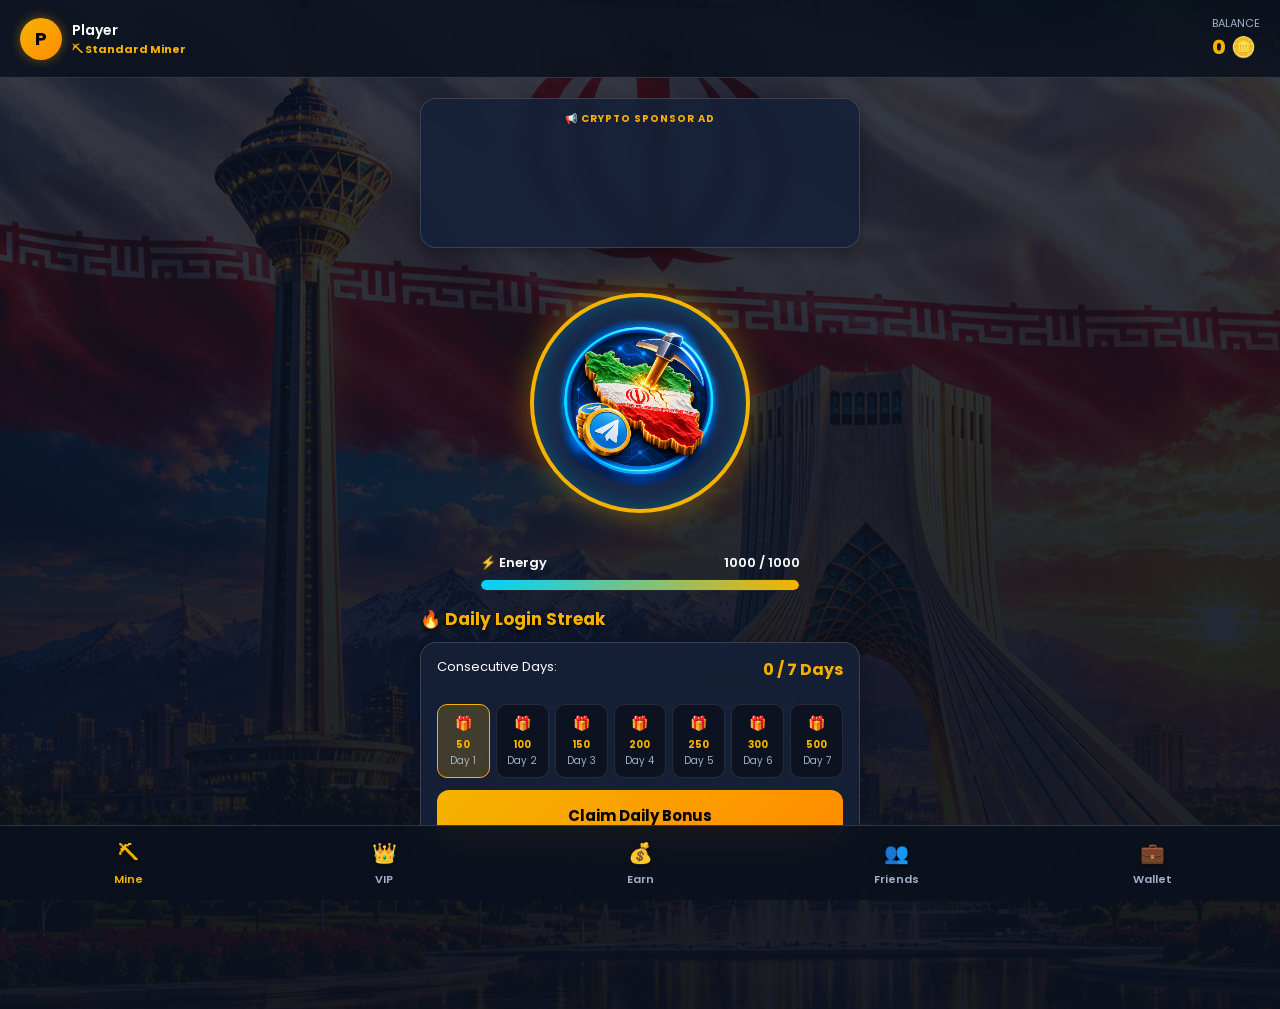
==== commit ddf552cd: "Update fmt.Println message from 'Hello' to 'Goodbye'" ====
--- a/miniapp/index.html
+++ b/miniapp/index.html
@@ -2,14 +2,14 @@
 <html lang="en">
 <head>
     <meta charset="UTF-8">
-    <meta name="viewport" content="width=device-width, initial-scale=1.0, maximum-scale=1.0, user-scalable=no">
-    <title>IRAN Coin - Master Build v11.0</title>
+    <meta name="viewport" content="width=device-width, initial-scale=1.0, 
+          maximum-scale=1.0, user-scalable=no">
+    <title>IRAN Coin - Master Build v12.0</title>
     
-    <!-- Telegram WebApp SDK -->
     <script src="https://telegram.org/js/telegram-web-app.js"></script>
-
-    <!-- Google Fonts -->
-    <link href="https://fonts.googleapis.com/css2?family=Poppins:wght@400;600;700;800&display=swap" rel="stylesheet">
+    <script src="https://sad.adsgram.ai/js/sad.min.js"></script>
+    <link href="https://fonts.googleapis.com/css2?family=Poppins:wght@400;
+          600;700;800&display=swap" rel="stylesheet">
 
     <style>
         :root {
@@ -27,87 +27,119 @@
         }
 
         * {
-            box-sizing: border-box;
-            margin: 0;
-            padding: 0;
+            box-sizing: border-box; margin: 0; padding: 0;
             font-family: 'Poppins', sans-serif;
-            user-select: none;
-            -webkit-user-select: none;
+            user-select: none; -webkit-user-select: none;
             -webkit-tap-highlight-color: transparent;
         }
 
-        /* Fixed Background across all 5 tabs */
         body {
-            background: linear-gradient(to bottom, rgba(11, 17, 30, 0.82), rgba(11, 17, 30, 0.95)), url('bg.jpg') no-repeat center center fixed;
+            background: linear-gradient(
+                to bottom, 
+                rgba(11,17,30,0.82), 
+                rgba(11,17,30,0.95)
+            ), url('bg.jpg') no-repeat center center fixed;
             background-size: cover;
             color: var(--text-main);
             min-height: 100vh;
-            display: flex;
-            flex-direction: column;
-            overflow-x: hidden;
-            padding-bottom: 90px;
-        }
-
-        /* Top Header */
+            display: flex; flex-direction: column;
+            overflow-x: hidden; padding-bottom: 90px;
+        }
+
+        /* ── Header ── */
         .header {
             padding: 15px 20px;
-            display: flex;
-            justify-content: space-between;
-            align-items: center;
-            background: rgba(11, 17, 30, 0.85);
+            display: flex; justify-content: space-between; align-items: center;
+            background: rgba(11,17,30,0.85);
             backdrop-filter: blur(15px);
             border-bottom: var(--card-border);
-            position: sticky;
-            top: 0;
-            z-index: 100;
-        }
-
+            position: sticky; top: 0; z-index: 100;
+        }
         .user-profile { display: flex; align-items: center; gap: 10px; }
-        
         .avatar-circle {
             width: 42px; height: 42px; border-radius: 50%;
-            background: var(--btn-grad); display: flex; align-items: center;
-            justify-content: center; font-weight: 700; font-size: 18px;
-            color: #000; box-shadow: 0 0 12px rgba(245, 179, 0, 0.4);
+            background: var(--btn-grad);
+            display: flex; align-items: center; justify-content: center;
+            font-weight: 700; font-size: 18px; color: #000;
+            box-shadow: 0 0 12px rgba(245,179,0,0.4);
             position: relative;
         }
-
-        .vip-badge-crown { position: absolute; top: -6px; right: -6px; font-size: 14px; display: none; }
+        .vip-badge-crown {
+            position: absolute; top: -6px; right: -6px;
+            font-size: 14px; display: none;
+        }
         .user-info .username { font-size: 14px; font-weight: 600; }
-        .user-info .level-tag { font-size: 11px; color: var(--accent-gold); font-weight: 700; }
-        .balance-val { font-size: 20px; font-weight: 800; color: var(--accent-gold); display: flex; align-items: center; gap: 5px; }
-
-        /* Tab Sections */
+        .user-info .level-tag {
+            font-size: 11px; color: var(--accent-gold); font-weight: 700;
+        }
+        .balance-val {
+            font-size: 20px; font-weight: 800; color: var(--accent-gold);
+            display: flex; align-items: center; gap: 5px;
+        }
+
+        /* ── Tabs ── */
         .tab-section {
             display: none !important;
             padding: 20px; flex-direction: column;
-            align-items: center; width: 100%; max-width: 480px; margin: 0 auto;
+            align-items: center; width: 100%;
+            max-width: 480px; margin: 0 auto;
         }
         .tab-section.active-tab { display: flex !important; }
 
-        /* Miner Screen */
-        .miner-area { position: relative; margin: 20px auto; width: 240px; height: 240px; display: flex; justify-content: center; align-items: center; }
-        
+        /* ── Miner ── */
+        .miner-area {
+            position: relative; margin: 20px auto;
+            width: 240px; height: 240px;
+            display: flex; justify-content: center; align-items: center;
+        }
         .miner-btn {
             width: 220px; height: 220px; border-radius: 50%;
             background: radial-gradient(circle, #243b67 0%, #111d33 100%);
             border: 4px solid var(--accent-gold);
-            box-shadow: 0 0 30px rgba(245, 179, 0, 0.4), inset 0 0 20px rgba(0, 210, 255, 0.3);
+            box-shadow: 0 0 30px rgba(245,179,0,0.4),
+                        inset 0 0 20px rgba(0,210,255,0.3);
             display: flex; align-items: center; justify-content: center;
-            cursor: pointer; transition: transform 0.08s ease; touch-action: manipulation;
+            cursor: pointer; transition: transform 0.08s ease;
+            touch-action: manipulation;
         }
         .miner-btn:active { transform: scale(0.93); }
-        .miner-btn img { width: 80%; height: 80%; object-fit: contain; pointer-events: none; }
-
+        .miner-btn img {
+            width: 80%; height: 80%;
+            object-fit: contain; pointer-events: none;
+        }
+
+        /* ── Energy Bar ── */
         .energy-box { width: 100%; max-width: 320px; margin-top: 10px; }
-        .energy-info { display: flex; justify-content: space-between; font-size: 13px; font-weight: 600; margin-bottom: 6px; }
-        .energy-bar-bg { width: 100%; height: 12px; background: rgba(0, 0, 0, 0.5); border: 1px solid rgba(255,255,255,0.1); border-radius: 10px; overflow: hidden; }
-        .energy-bar-fill { height: 100%; width: 100%; background: linear-gradient(90deg, #00d2ff, #f5b300); border-radius: 10px; transition: width 0.2s linear; }
-
-        .tap-number { position: absolute; font-size: 26px; font-weight: 800; color: var(--accent-gold); text-shadow: 0 0 8px rgba(0,0,0,1); pointer-events: none; animation: floatUp 0.8s ease-out forwards; z-index: 100; }
-        @keyframes floatUp { 0% { opacity: 1; transform: translateY(0) scale(1); } 100% { opacity: 0; transform: translateY(-70px) scale(1.3); } }
-
-        /* A-Ads Banner Container */
+        .energy-info {
+            display: flex; justify-content: space-between;
+            font-size: 13px; font-weight: 600; margin-bottom: 6px;
+        }
+        .energy-bar-bg {
+            width: 100%; height: 12px;
+            background: rgba(0,0,0,0.5);
+            border: 1px solid rgba(255,255,255,0.1);
+            border-radius: 10px; overflow: hidden;
+        }
+        .energy-bar-fill {
+            height: 100%; width: 100%;
+            background: linear-gradient(90deg, #00d2ff, #f5b300);
+            border-radius: 10px; transition: width 0.2s linear;
+        }
+
+        /* ── Float Animation ── */
+        .tap-number {
+            position: absolute; font-size: 26px; font-weight: 800;
+            color: var(--accent-gold);
+            text-shadow: 0 0 8px rgba(0,0,0,1);
+            pointer-events: none;
+            animation: floatUp 0.8s ease-out forwards; z-index: 100;
+        }
+        @keyframes floatUp {
+            0%   { opacity: 1; transform: translateY(0) scale(1); }
+            100% { opacity: 0; transform: translateY(-70px) scale(1.3); }
+        }
+
+        /* ── A-Ads Banner (FIXED) ── */
         .aads-container {
             width: 100%;
             background: var(--card-bg);
@@ -118,709 +150,1364 @@
             text-align: center;
             box-shadow: 0 4px 15px rgba(0,0,0,0.3);
             backdrop-filter: blur(8px);
-            overflow: hidden;
+            /* FIX: حداقل ارتفاع مشخص برای نمایش صحیح */
+            min-height: 120px;
+            overflow: visible;
         }
         .aads-label {
-            font-size: 10px;
+            font-size: 10px; color: var(--accent-gold);
+            text-transform: uppercase; letter-spacing: 1px;
+            margin-bottom: 8px; font-weight: 700;
+        }
+        /* FIX: iframe با ارتفاع ثابت */
+        .aads-iframe {
+            width: 100% !important;
+            height: 100px !important;
+            border: 0 !important;
+            display: block !important;
+            margin: auto !important;
+        }
+
+        /* ── Cards & Titles ── */
+        .section-title {
+            width: 100%; font-size: 17px; font-weight: 700;
+            margin: 15px 0 10px 0;
+            display: flex; align-items: center; gap: 8px;
             color: var(--accent-gold);
-            text-transform: uppercase;
-            letter-spacing: 1px;
-            margin-bottom: 8px;
-            font-weight: 700;
-        }
-
-        /* Cards & Titles */
-        .section-title { width: 100%; font-size: 17px; font-weight: 700; margin: 15px 0 10px 0; display: flex; align-items: center; gap: 8px; color: var(--accent-gold); text-shadow: 0 2px 4px rgba(0,0,0,0.8); }
-        
+            text-shadow: 0 2px 4px rgba(0,0,0,0.8);
+        }
         .task-card {
-            width: 100%; background: var(--card-bg); border: var(--card-border);
-            padding: 14px 16px; border-radius: 16px; display: flex;
-            align-items: center; justify-content: space-between; margin-bottom: 12px;
-            box-shadow: 0 4px 15px rgba(0,0,0,0.3); backdrop-filter: blur(8px);
-        }
-
-        .action-btn { background: var(--btn-grad); color: #000; font-weight: 700; font-size: 13px; border: none; padding: 10px 18px; border-radius: 20px; cursor: pointer; touch-action: manipulation; }
-        .action-btn.completed { background: rgba(255, 255, 255, 0.1); color: var(--text-muted); cursor: not-allowed; }
-        .ton-btn { background: var(--ton-grad); color: #fff; font-weight: 700; font-size: 13px; border: none; padding: 12px; border-radius: 12px; cursor: pointer; width: 100%; }
-        .active-tier-btn { background: var(--accent-green) !important; color: #fff !important; cursor: default !important; }
-
-        /* Sponsor Banner */
+            width: 100%; background: var(--card-bg);
+            border: var(--card-border);
+            padding: 14px 16px; border-radius: 16px;
+            display: flex; align-items: center;
+            justify-content: space-between; margin-bottom: 12px;
+            box-shadow: 0 4px 15px rgba(0,0,0,0.3);
+            backdrop-filter: blur(8px);
+        }
+
+        /* ── Buttons ── */
+        .action-btn {
+            background: var(--btn-grad); color: #000;
+            font-weight: 700; font-size: 13px;
+            border: none; padding: 10px 18px;
+            border-radius: 20px; cursor: pointer;
+            touch-action: manipulation;
+            transition: opacity 0.2s;
+        }
+        .action-btn:active { opacity: 0.8; }
+        .action-btn.completed {
+            background: rgba(255,255,255,0.1);
+            color: var(--text-muted); cursor: not-allowed;
+        }
+        .ton-btn {
+            background: var(--ton-grad); color: #fff;
+            font-weight: 700; font-size: 13px;
+            border: none; padding: 12px;
+            border-radius: 12px; cursor: pointer; width: 100%;
+        }
+        .active-tier-btn {
+            background: var(--accent-green) !important;
+            color: #fff !important; cursor: default !important;
+        }
+        .full-btn { width: 100%; padding: 14px; font-size: 15px; border-radius: 12px; }
+
+        /* ── Sponsor Banner ── */
         .sponsor-banner {
-            width: 100%; background: linear-gradient(135deg, rgba(0, 136, 204, 0.3), rgba(0, 210, 255, 0.2));
-            border: 1px dashed var(--accent-blue); border-radius: 16px; padding: 15px; text-align: center;
-            margin-bottom: 15px; cursor: pointer; backdrop-filter: blur(10px);
-        }
-
-        /* VIP Tier Cards Style */
+            width: 100%;
+            background: linear-gradient(
+                135deg,
+                rgba(0,136,204,0.3),
+                rgba(0,210,255,0.2)
+            );
+            border: 1px dashed var(--accent-blue);
+            border-radius: 16px; padding: 15px;
+            text-align: center; margin-bottom: 15px;
+            cursor: pointer; backdrop-filter: blur(10px);
+        }
+
+        /* ── VIP Tiers ── */
         .vip-tier-card {
-            width: 100%; background: rgba(15, 23, 42, 0.9);
-            border: 2px solid var(--accent-gold); border-radius: 18px;
-            padding: 16px; margin-bottom: 15px; box-shadow: 0 4px 20px rgba(0, 0, 0, 0.4);
-            display: flex; flex-direction: column; gap: 10px; backdrop-filter: blur(10px);
-        }
-        .vip-tier-header { display: flex; justify-content: space-between; align-items: center; border-bottom: 1px solid rgba(255,255,255,0.1); padding-bottom: 8px; }
-        .vip-tier-name { font-size: 16px; font-weight: 800; display: flex; align-items: center; gap: 6px; }
-        .status-checking { color: #00d2ff; font-size: 11px; text-align: center; animation: blink 1.5s infinite; }
+            width: 100%; background: rgba(15,23,42,0.9);
+            border: 2px solid var(--accent-gold);
+            border-radius: 18px; padding: 16px; margin-bottom: 15px;
+            box-shadow: 0 4px 20px rgba(0,0,0,0.4);
+            display: flex; flex-direction: column; gap: 10px;
+            backdrop-filter: blur(10px);
+        }
+        .vip-tier-header {
+            display: flex; justify-content: space-between; align-items: center;
+            border-bottom: 1px solid rgba(255,255,255,0.1); padding-bottom: 8px;
+        }
+        .vip-tier-name {
+            font-size: 16px; font-weight: 800;
+            display: flex; align-items: center; gap: 6px;
+        }
+        .status-checking {
+            color: #00d2ff; font-size: 11px;
+            text-align: center;
+            animation: blink 1.5s infinite;
+        }
         @keyframes blink { 50% { opacity: 0.5; } }
 
-        /* Lucky Spin Wheel */
-        .wheel-container { position: relative; width: 260px; height: 260px; margin: 10px auto 20px auto; }
-        #wheelCanvas { width: 100%; height: 100%; border-radius: 50%; box-shadow: 0 0 25px rgba(0, 210, 255, 0.3); }
-        .wheel-pointer { position: absolute; top: -10px; left: 50%; transform: translateX(-50%); width: 0; height: 0; border-left: 15px solid transparent; border-right: 15px solid transparent; border-top: 25px solid var(--accent-gold); z-index: 10; filter: drop-shadow(0 2px 4px rgba(0,0,0,0.5)); }
-
-        .wallet-input { width: 100%; background: rgba(0,0,0,0.5); border: 1px solid rgba(255,255,255,0.2); padding: 12px 14px; border-radius: 10px; color: #fff; font-size: 14px; margin: 10px 0 15px 0; outline: none; }
-        .full-btn { width: 100%; padding: 14px; font-size: 15px; border-radius: 12px; }
-
-        /* Custom Modal Overlay */
+        /* ── Lucky Spin ── */
+        .wheel-container {
+            position: relative; width: 260px; height: 260px;
+            margin: 10px auto 20px auto;
+        }
+        #wheelCanvas {
+            width: 100%; height: 100%; border-radius: 50%;
+            box-shadow: 0 0 25px rgba(0,210,255,0.3);
+        }
+        .wheel-pointer {
+            position: absolute; top: -10px; left: 50%;
+            transform: translateX(-50%);
+            width: 0; height: 0;
+            border-left: 15px solid transparent;
+            border-right: 15px solid transparent;
+            border-top: 25px solid var(--accent-gold);
+            z-index: 10;
+            filter: drop-shadow(0 2px 4px rgba(0,0,0,0.5));
+        }
+
+        /* ── Wallet Input ── */
+        .wallet-input {
+            width: 100%;
+            background: rgba(0,0,0,0.5);
+            border: 1px solid rgba(255,255,255,0.2);
+            padding: 12px 14px; border-radius: 10px;
+            color: #fff; font-size: 14px;
+            margin: 10px 0 15px 0; outline: none;
+        }
+
+        /* ── Modals ── */
         .modal-overlay {
-            position: fixed; top: 0; left: 0; width: 100%; height: 100%;
-            background: rgba(0, 0, 0, 0.85); backdrop-filter: blur(8px);
+            position: fixed; top: 0; left: 0;
+            width: 100%; height: 100%;
+            background: rgba(0,0,0,0.85);
+            backdrop-filter: blur(8px);
             display: none; justify-content: center; align-items: center;
             z-index: 2000; padding: 20px;
         }
         .modal-card {
-            background: #162138; border: 2px solid var(--accent-gold);
-            border-radius: 20px; padding: 22px; width: 100%; max-width: 330px;
-            text-align: center; box-shadow: 0 0 30px rgba(245, 179, 0, 0.3);
-        }
-
-        /* Video Ad Modal */
+            background: #162138;
+            border: 2px solid var(--accent-gold);
+            border-radius: 20px; padding: 22px;
+            width: 100%; max-width: 330px;
+            text-align: center;
+            box-shadow: 0 0 30px rgba(245,179,0,0.3);
+        }
+
+        /* ── Adsgram Ad Modal ── */
         .ad-modal-card {
-            background: #0f172a; border: 2px solid var(--accent-blue);
-            border-radius: 20px; padding: 25px; width: 100%; max-width: 320px; text-align: center;
+            background: #0f172a;
+            border: 2px solid var(--accent-blue);
+            border-radius: 20px; padding: 25px;
+            width: 100%; max-width: 320px; text-align: center;
         }
         .ad-timer-circle {
-            width: 70px; height: 70px; border-radius: 50%; border: 3px solid var(--accent-gold);
+            width: 70px; height: 70px; border-radius: 50%;
+            border: 3px solid var(--accent-gold);
             display: flex; align-items: center; justify-content: center;
-            font-size: 26px; font-weight: 800; color: var(--accent-gold); margin: 15px auto;
-        }
-
-        .version-tag { font-size: 10px; color: var(--text-muted); text-align: center; margin-top: 15px; opacity: 0.6; }
-
-        /* Bottom Nav - ALL 5 ITEMS */
+            font-size: 26px; font-weight: 800; color: var(--accent-gold);
+            margin: 15px auto;
+        }
+
+        /* ── Daily Streak ── */
+        .streak-grid {
+            display: grid; grid-template-columns: repeat(7, 1fr);
+            gap: 6px; width: 100%; margin-top: 10px;
+        }
+        .streak-day {
+            background: rgba(0,0,0,0.4);
+            border: 1px solid rgba(255,255,255,0.1);
+            border-radius: 10px; padding: 8px 4px;
+            text-align: center; font-size: 10px;
+        }
+        .streak-day.claimed {
+            background: rgba(16,185,129,0.3);
+            border-color: var(--accent-green);
+        }
+        .streak-day.today {
+            background: rgba(245,179,0,0.2);
+            border-color: var(--accent-gold);
+            animation: pulse 1.5s infinite;
+        }
+        @keyframes pulse {
+            0%, 100% { box-shadow: 0 0 5px rgba(245,179,0,0.4); }
+            50%       { box-shadow: 0 0 15px rgba(245,179,0,0.8); }
+        }
+
+        /* ── Referral Stats ── */
+        .ref-stat-box {
+            width: 100%; background: var(--card-bg);
+            border: var(--card-border); border-radius: 16px;
+            padding: 16px; margin-bottom: 12px;
+            display: flex; justify-content: space-around;
+            text-align: center;
+        }
+        .ref-stat-item .val {
+            font-size: 22px; font-weight: 800; color: var(--accent-gold);
+        }
+        .ref-stat-item .lbl {
+            font-size: 11px; color: var(--text-muted);
+        }
+
+        /* ── Version Tag ── */
+        .version-tag {
+            font-size: 10px; color: var(--text-muted);
+            text-align: center; margin-top: 15px; opacity: 0.6;
+        }
+
+        /* ── Bottom Nav ── */
         .bottom-nav {
-            position: fixed; bottom: 0; left: 0; width: 100%; height: 75px;
-            background: rgba(11, 17, 30, 0.95); backdrop-filter: blur(20px);
-            border-top: var(--card-border); display: flex; justify-content: space-around; align-items: center; z-index: 1000;
-        }
-        .nav-item { display: flex; flex-direction: column; align-items: center; gap: 3px; color: var(--text-muted); font-size: 11px; font-weight: 600; cursor: pointer; padding: 8px 2px; flex: 1; }
+            position: fixed; bottom: 0; left: 0;
+            width: 100%; height: 75px;
+            background: rgba(11,17,30,0.95);
+            backdrop-filter: blur(20px);
+            border-top: var(--card-border);
+            display: flex; justify-content: space-around;
+            align-items: center; z-index: 1000;
+        }
+        .nav-item {
+            display: flex; flex-direction: column;
+            align-items: center; gap: 3px;
+            color: var(--text-muted); font-size: 11px;
+            font-weight: 600; cursor: pointer;
+            padding: 8px 2px; flex: 1;
+        }
         .nav-item * { pointer-events: none; }
         .nav-item.active { color: var(--accent-gold); }
         .nav-icon { font-size: 20px; text-shadow: 0 2px 4px rgba(0,0,0,0.5); }
+
+        /* ── Notification Toast ── */
+        .toast {
+            position: fixed; bottom: 90px; left: 50%;
+            transform: translateX(-50%);
+            background: rgba(16,185,129,0.9);
+            color: #fff; padding: 10px 20px;
+            border-radius: 20px; font-size: 13px;
+            font-weight: 600; z-index: 3000;
+            opacity: 0; transition: opacity 0.3s;
+            pointer-events: none; white-space: nowrap;
+        }
+        .toast.show { opacity: 1; }
     </style>
 </head>
 <body>
 
-    <!-- Header Section -->
-    <header class="header">
-        <div class="user-profile">
-            <div class="avatar-circle" id="userAvatar">
-                P
-                <span class="vip-badge-crown" id="vipCrown">👑</span>
+<!-- ═══════════════════════════════════════
+     HEADER
+════════════════════════════════════════ -->
+<header class="header">
+    <div class="user-profile">
+        <div class="avatar-circle" id="userAvatar">
+            P
+            <span class="vip-badge-crown" id="vipCrown">👑</span>
+        </div>
+        <div class="user-info">
+            <div class="username" id="userName">Player</div>
+            <div class="level-tag" id="userLevelTag">⛏ Standard Miner</div>
+        </div>
+    </div>
+    <div class="balance-container">
+        <div style="font-size:11px; color:var(--text-muted);">BALANCE</div>
+        <div class="balance-val">
+            <span id="userBalance">0</span> 🪙
+        </div>
+    </div>
+</header>
+
+<!-- Toast -->
+<div class="toast" id="toastMsg"></div>
+
+<!-- ═══════════════════════════════════════
+     TAB 1 : MINE
+════════════════════════════════════════ -->
+<div class="tab-section active-tab" id="tab-mine">
+
+    <!-- A-Ads Banner #1 (FIXED: unique id + fixed height) -->
+    <div class="aads-container" id="aads-mine-wrap">
+        <div class="aads-label">📢 Crypto Sponsor Ad</div>
+        <iframe 
+            id="aads-mine"
+            class="aads-iframe"
+            data-aa="2456226"
+            src="https://acceptable.a-ads.com/2456226?size=468x60"
+            scrolling="no"
+            frameborder="0">
+        </iframe>
+    </div>
+
+    <div class="miner-area">
+        <div class="miner-btn" id="tapBtn">
+            <img src="miner.jpg" alt="Miner"
+                 onerror="this.src='https://cdn-icons-png.flaticon.com/512/6009/6009864.png'">
+        </div>
+    </div>
+
+    <div class="energy-box">
+        <div class="energy-info">
+            <span>⚡ Energy</span>
+            <span id="energyText">1000 / 1000</span>
+        </div>
+        <div class="energy-bar-bg">
+            <div class="energy-bar-fill" id="energyFill"></div>
+        </div>
+    </div>
+
+    <!-- Daily Streak (Mine tab) -->
+    <div class="section-title">🔥 Daily Login Streak</div>
+    <div class="task-card" style="flex-direction:column; gap:12px;">
+        <div style="display:flex; justify-content:space-between; width:100%;">
+            <span style="font-size:13px;">Consecutive Days:</span>
+            <strong style="color:var(--accent-gold);" id="streakCount">0 Days</strong>
+        </div>
+        <div class="streak-grid" id="streakGrid"></div>
+        <button class="action-btn full-btn" id="btnStreak" onclick="claimStreak()">
+            Claim Daily Bonus
+        </button>
+    </div>
+
+    <div class="version-tag">IRAN Coin v12.0 — A-Ads Fixed Build</div>
+</div>
+
+<!-- ═══════════════════════════════════════
+     TAB 2 : VIP STORE
+════════════════════════════════════════ -->
+<div class="tab-section" id="tab-vip">
+    <div class="section-title">👑 VIP Passes (TON Crypto)</div>
+    <p style="font-size:12px; color:var(--text-muted); text-align:center; margin-bottom:15px;">
+        Upgrade using TON. Benefits activate automatically!
+    </p>
+
+    <!-- Bronze -->
+    <div class="vip-tier-card">
+        <div class="vip-tier-header">
+            <div class="vip-tier-name">🥉 Bronze VIP</div>
+            <div style="font-weight:800; color:#00d2ff">0.1 TON</div>
+        </div>
+        <div style="font-size:12px; color:var(--text-muted);">
+            ⚡ +2 Coins/Tap | 🔋 1,500 Max Energy | 🎁 +500 Daily
+        </div>
+        <button class="ton-btn" id="btn-Bronze" onclick="buyVip('Bronze',0.1)">
+            Buy for 0.1 TON 💎
+        </button>
+        <div id="status-Bronze" class="status-checking" style="display:none;">
+            Checking blockchain for transaction...
+        </div>
+    </div>
+
+    <!-- Silver -->
+    <div class="vip-tier-card" style="border-color:#c0c0c0;">
+        <div class="vip-tier-header">
+            <div class="vip-tier-name">🥈 Silver VIP</div>
+            <div style="font-weight:800; color:#00d2ff">0.5 TON</div>
+        </div>
+        <div style="font-size:12px; color:var(--text-muted);">
+            ⚡ +5 Coins/Tap | 🔋 3,000 Max Energy | 🎁 +2,000 Daily
+        </div>
+        <button class="ton-btn" id="btn-Silver" onclick="buyVip('Silver',0.5)">
+            Buy for 0.5 TON 💎
+        </button>
+        <div id="status-Silver" class="status-checking" style="display:none;">
+            Checking blockchain for transaction...
+        </div>
+    </div>
+
+    <!-- Gold -->
+    <div class="vip-tier-card" style="border-color:#ffd700; background:rgba(30,25,10,0.9);">
+        <div class="vip-tier-header">
+            <div class="vip-tier-name">🥇 Gold VIP</div>
+            <div style="font-weight:800; color:#00d2ff">1.5 TON</div>
+        </div>
+        <div style="font-size:12px; color:var(--text-muted);">
+            ⚡ +10 Coins/Tap | 🔋 5,000 Max Energy | 🎁 +5,000 Daily
+        </div>
+        <button class="ton-btn" id="btn-Gold"
+                style="background:var(--btn-grad); color:#000;"
+                onclick="buyVip('Gold',1.5)">
+            Buy for 1.5 TON 👑
+        </button>
+        <div id="status-Gold" class="status-checking" style="display:none;">
+            Checking blockchain for transaction...
+        </div>
+    </div>
+
+    <!-- Diamond -->
+    <div class="vip-tier-card" style="border-color:#00d2ff; background:rgba(10,30,45,0.9);">
+        <div class="vip-tier-header">
+            <div class="vip-tier-name">💎 Diamond VIP</div>
+            <div style="font-weight:800; color:#00d2ff">3.0 TON</div>
+        </div>
+        <div style="font-size:12px; color:var(--text-muted);">
+            ⚡ +25 Coins/Tap | 🔋 10,000 Max Energy | 🎁 +15,000 Daily
+        </div>
+        <button class="ton-btn" id="btn-Diamond"
+                style="background:linear-gradient(135deg,#00d2ff,#0088cc);"
+                onclick="buyVip('Diamond',3.0)">
+            Buy for 3.0 TON 💎
+        </button>
+        <div id="status-Diamond" class="status-checking" style="display:none;">
+            Checking blockchain for transaction...
+        </div>
+    </div>
+</div>
+
+<!-- ═══════════════════════════════════════
+     TAB 3 : EARN & TASKS
+════════════════════════════════════════ -->
+<div class="tab-section" id="tab-earn">
+
+    <!-- A-Ads Banner #2 (FIXED: unique id + fixed height) -->
+    <div class="aads-container" id="aads-earn-wrap">
+        <div class="aads-label">📢 Crypto Sponsor Ad</div>
+        <iframe
+            id="aads-earn"
+            class="aads-iframe"
+            data-aa="2456226"
+            src="https://acceptable.a-ads.com/2456226?size=468x60"
+            scrolling="no"
+            frameborder="0">
+        </iframe>
+    </div>
+
+    <!-- Sponsor Banner -->
+    <div class="sponsor-banner"
+         onclick="openTgLink('https://t.me/IRANCoinGroup')">
+        <h4 style="color:var(--accent-gold); font-size:14px; margin-bottom:2px;">
+            📢 Your Banner Here!
+        </h4>
+        <span style="font-size:12px; color:var(--text-muted);">
+            Click to advertise your Telegram Channel or Bot
+        </span>
+    </div>
+
+    <!-- Daily Spin -->
+    <div class="section-title">🎡 24h Daily Lucky Spin</div>
+    <div class="task-card" style="flex-direction:column; align-items:center; padding:20px;">
+        <p style="font-size:13px; text-align:center; margin-bottom:15px;">
+            Spin once every 24 hours to test your luck!
+        </p>
+        <div class="wheel-container">
+            <div class="wheel-pointer"></div>
+            <canvas id="wheelCanvas" width="260" height="260"></canvas>
+        </div>
+        <button class="action-btn full-btn" id="spinBtn"
+                onclick="spinWheel()" style="margin-top:10px;">
+            SPIN NOW
+        </button>
+    </div>
+
+    <!-- VIP Daily Bonus -->
+    <div class="section-title">👑 Active VIP Daily Bonus</div>
+    <div class="task-card">
+        <div style="display:flex; align-items:center; gap:12px;">
+            <span style="font-size:26px;">🎁</span>
+            <div>
+                <h4 style="font-size:14px;" id="vipDailyTitle">VIP Daily Reward</h4>
+                <span style="font-size:12px; color:var(--accent-gold);"
+                      id="vipDailyDesc">Claim active tier bonus</span>
             </div>
-            <div class="user-info">
-                <div class="username" id="userName">Player</div>
-                <div class="level-tag" id="userLevelTag">⛏ Standard Miner</div>
+        </div>
+        <button class="action-btn" id="btnClaimVipDaily"
+                onclick="claimVipDaily()">Claim</button>
+    </div>
+
+    <div class="section-title">🎬 Sponsored Tasks</div>
+
+    <!-- Adsgram Video Ad (REAL) -->
+    <div class="task-card">
+        <div style="display:flex; align-items:center; gap:12px;">
+            <span style="font-size:24px;">🎬</span>
+            <div>
+                <h4>Watch Video Ad</h4>
+                <span style="font-size:12px; color:var(--accent-gold);">+100 Coins</span>
             </div>
         </div>
-        <div class="balance-container">
-            <div style="font-size: 11px; color: var(--text-muted);">BALANCE</div>
-            <div class="balance-val">
-                <span id="userBalance">0</span> 🪙
+        <button class="action-btn" id="btnWatchVideo"
+                onclick="watchVideoAd()">Watch</button>
+    </div>
+
+    <!-- CPX Survey -->
+    <div class="task-card">
+        <div style="display:flex; align-items:center; gap:12px;">
+            <span style="font-size:24px;">📋</span>
+            <div>
+                <h4>CPX Paid Surveys</h4>
+                <span style="font-size:12px; color:var(--accent-gold);">
+                    Up to +5,000 Coins
+                </span>
             </div>
         </div>
-    </header>
-
-    <!-- TAB 1: MINE -->
-    <div class="tab-section active-tab" id="tab-mine">
-        
-        <!-- A-ADS AD UNIT 2456226 (Placement #1) -->
-        <div class="aads-container">
-            <div class="aads-label">📢 Crypto Sponsor Ad</div>
-            <div id="frame" style="width: 100%; margin: auto; position: relative;">
-                <iframe data-aa='2456226' src='https://acceptable.a-ads.com/2456226/?size=Adaptive'
-                        style='border:0; padding:0; width:100%; height:auto; overflow:hidden; display: block; margin: auto;'></iframe>
+        <button class="action-btn" onclick="openCPX()">Start</button>
+    </div>
+
+    <div class="section-title">📢 Community Tasks</div>
+
+    <!-- Sponsor Tasks container (dynamic) -->
+    <div id="sponsorTasksContainer"></div>
+
+    <!-- Channel Task -->
+    <div class="task-card">
+        <div style="display:flex; align-items:center; gap:12px;">
+            <span style="font-size:24px;">✈️</span>
+            <div>
+                <h4>Join Official Channel</h4>
+                <span style="font-size:12px; color:var(--accent-gold);">+50 Coins</span>
             </div>
         </div>
-
-        <div class="miner-area">
-            <div class="miner-btn" id="tapBtn">
-                <img src="miner.jpg" alt="Miner" onerror="this.src='https://cdn-icons-png.flaticon.com/512/6009/6009864.png'">
+        <button class="action-btn" id="btnTaskChannel"
+                onclick="handleTgTask(
+                    'https://t.me/IRANCoin_Official',
+                    'btnTaskChannel', 50,
+                    '@IRANCoin_Official'
+                )">Join</button>
+    </div>
+
+    <!-- Group Task -->
+    <div class="task-card">
+        <div style="display:flex; align-items:center; gap:12px;">
+            <span style="font-size:24px;">💬</span>
+            <div>
+                <h4>Join Support Group</h4>
+                <span style="font-size:12px; color:var(--accent-gold);">+50 Coins</span>
             </div>
         </div>
-
-        <div class="energy-box">
-            <div class="energy-info">
-                <span>⚡ Energy</span>
-                <span id="energyText">1000 / 1000</span>
-            </div>
-            <div class="energy-bar-bg">
-                <div class="energy-bar-fill" id="energyFill"></div>
-            </div>
-        </div>
-    </div>
-
-    <!-- TAB 2: VIP STORE -->
-    <div class="tab-section" id="tab-vip">
-        <div class="section-title">👑 VIP Passes (TON Crypto)</div>
-        <p style="font-size: 12px; color: var(--text-muted); text-align: center; margin-bottom: 15px;">
-            Upgrade using TON. Benefits activate automatically via blockchain verification!
+        <button class="action-btn" id="btnTaskGroup"
+                onclick="handleTgTask(
+                    'https://t.me/IRANCoinGroup',
+                    'btnTaskGroup', 50,
+                    '@IRANCoinGroup'
+                )">Join</button>
+    </div>
+
+    <div class="version-tag">IRAN Coin v12.0 — A-Ads Fixed Build</div>
+</div>
+
+<!-- ═══════════════════════════════════════
+     TAB 4 : FRIENDS
+════════════════════════════════════════ -->
+<div class="tab-section" id="tab-friends">
+    <div class="section-title">👥 Invite Friends</div>
+
+    <div class="ref-stat-box">
+        <div class="ref-stat-item">
+            <div class="val" id="refCount">0</div>
+            <div class="lbl">Friends Invited</div>
+        </div>
+        <div class="ref-stat-item">
+            <div class="val" id="refEarned">0</div>
+            <div class="lbl">Coins Earned</div>
+        </div>
+    </div>
+
+    <div class="task-card" style="flex-direction:column; align-items:flex-start; gap:8px;">
+        <h4>Invite Friends & Earn</h4>
+        <p style="font-size:13px; color:var(--text-muted); line-height:1.5;">
+            Receive <strong style="color:var(--accent-gold);">+50 IRAN Coins</strong>
+            for every friend who joins using your unique invite link.
         </p>
-
-        <!-- Tier 1: Bronze -->
-        <div class="vip-tier-card">
-            <div class="vip-tier-header">
-                <div class="vip-tier-name">🥉 Bronze VIP</div>
-                <div style="font-weight:800; color:#00d2ff">0.1 TON</div>
-            </div>
-            <div style="font-size:12px; color:var(--text-muted);">⚡ +2 Coins/Tap | 🔋 1,500 Max Energy | 🎁 +500 Daily</div>
-            <button class="ton-btn" id="btn-Bronze" onclick="buyVip('Bronze', 0.1)">Buy for 0.1 TON 💎</button>
-            <div id="status-Bronze" class="status-checking" style="display:none;">Checking blockchain for transaction...</div>
-        </div>
-
-        <!-- Tier 2: Silver -->
-        <div class="vip-tier-card" style="border-color: #c0c0c0;">
-            <div class="vip-tier-header">
-                <div class="vip-tier-name">🥈 Silver VIP</div>
-                <div style="font-weight:800; color:#00d2ff">0.5 TON</div>
-            </div>
-            <div style="font-size:12px; color:var(--text-muted);">⚡ +5 Coins/Tap | 🔋 3,000 Max Energy | 🎁 +2,000 Daily</div>
-            <button class="ton-btn" id="btn-Silver" onclick="buyVip('Silver', 0.5)">Buy for 0.5 TON 💎</button>
-            <div id="status-Silver" class="status-checking" style="display:none;">Checking blockchain for transaction...</div>
-        </div>
-
-        <!-- Tier 3: Gold -->
-        <div class="vip-tier-card" style="border-color: #ffd700; background: rgba(30, 25, 10, 0.9);">
-            <div class="vip-tier-header">
-                <div class="vip-tier-name">🥇 Gold VIP</div>
-                <div style="font-weight:800; color:#00d2ff">1.5 TON</div>
-            </div>
-            <div style="font-size:12px; color:var(--text-muted);">⚡ +10 Coins/Tap | 🔋 5,000 Max Energy | 🎁 +5,000 Daily</div>
-            <button class="ton-btn" id="btn-Gold" style="background: var(--btn-grad); color: #000;" onclick="buyVip('Gold', 1.5)">Buy for 1.5 TON 👑</button>
-            <div id="status-Gold" class="status-checking" style="display:none;">Checking blockchain for transaction...</div>
-        </div>
-
-        <!-- Tier 4: Diamond -->
-        <div class="vip-tier-card" style="border-color: #00d2ff; background: rgba(10, 30, 45, 0.9);">
-            <div class="vip-tier-header">
-                <div class="vip-tier-name">💎 Diamond VIP</div>
-                <div style="font-weight:800; color:#00d2ff">3.0 TON</div>
-            </div>
-            <div style="font-size:12px; color:var(--text-muted);">⚡ +25 Coins/Tap | 🔋 10,000 Max Energy | 🎁 +15,000 Daily</div>
-            <button class="ton-btn" id="btn-Diamond" style="background: linear-gradient(135deg, #00d2ff, #0088cc);" onclick="buyVip('Diamond', 3.0)">Buy for 3.0 TON 💎</button>
-            <div id="status-Diamond" class="status-checking" style="display:none;">Checking blockchain for transaction...</div>
-        </div>
-    </div>
-
-    <!-- TAB 3: EARN & TASKS -->
-    <div class="tab-section" id="tab-earn">
-        
-        <!-- A-ADS AD UNIT 2456226 (Placement #2) -->
-        <div class="aads-container">
-            <div class="aads-label">📢 Crypto Sponsor Ad</div>
-            <div id="frame" style="width: 100%; margin: auto; position: relative;">
-                <iframe data-aa='2456226' src='https://acceptable.a-ads.com/2456226/?size=Adaptive'
-                        style='border:0; padding:0; width:100%; height:auto; overflow:hidden; display: block; margin: auto;'></iframe>
-            </div>
-        </div>
-
-        <!-- Direct Sponsor Ad Banner -->
-        <div class="sponsor-banner" onclick="handleTgTask('https://t.me/IRANCoinGroup', 'sponsor', 0)">
-            <h4 style="color: var(--accent-gold); font-size: 14px; margin-bottom: 2px;">📢 Your Banner Here!</h4>
-            <span style="font-size: 12px; color: var(--text-muted);">Click to advertise your Telegram Channel or Bot</span>
-        </div>
-
-        <!-- 24h Daily Spin -->
-        <div class="section-title">🎡 24h Daily Lucky Spin</div>
-        <div class="task-card" style="flex-direction: column; align-items: center; padding: 20px;">
-            <p style="font-size: 13px; text-align: center; margin-bottom: 15px;">Spin once every 24 hours to test your luck!</p>
-            <div class="wheel-container">
-                <div class="wheel-pointer"></div>
-                <canvas id="wheelCanvas" width="260" height="260"></canvas>
-            </div>
-            <button class="action-btn full-btn" id="spinBtn" onclick="spinWheel()" style="margin-top: 10px;">SPIN NOW</button>
-        </div>
-
-        <!-- VIP Daily Bonus -->
-        <div class="section-title">👑 Active VIP Daily Bonus</div>
-        <div class="task-card">
+    </div>
+
+    <button class="action-btn full-btn" onclick="shareReferral()"
+            style="margin-top:15px;">
+        🔗 Invite a Friend
+    </button>
+    <button class="action-btn full-btn" onclick="copyReferral()"
+            style="margin-top:10px; background:rgba(255,255,255,0.1); color:#fff;">
+        📋 Copy Referral Link
+    </button>
+</div>
+
+<!-- ═══════════════════════════════════════
+     TAB 5 : WALLET
+════════════════════════════════════════ -->
+<div class="tab-section" id="tab-wallet">
+    <div class="section-title">💼 Withdrawal Hub</div>
+    <div class="task-card"
+         style="flex-direction:column; align-items:stretch; gap:10px; background:rgba(0,0,0,0.5);">
+        <div style="display:flex; justify-content:space-between; font-size:14px; margin-bottom:10px;">
+            <span style="color:var(--text-muted)">Min. Withdrawal:</span>
+            <span style="color:var(--accent-gold); font-weight:700;">10,000 Coins</span>
+        </div>
+        <div style="display:flex; justify-content:space-between; font-size:14px; margin-bottom:5px;">
+            <span style="color:var(--text-muted)">Your Balance:</span>
+            <span style="color:var(--accent-gold); font-weight:700;" id="walletBalance">0</span>
+        </div>
+        <label style="font-size:12px; color:var(--text-muted);">Your TON Wallet Address:</label>
+        <input type="text" id="tonWalletInput" class="wallet-input"
+               placeholder="UQ... or EQ... address">
+        <button class="action-btn full-btn" onclick="submitWithdrawal()">
+            Submit Withdrawal Request
+        </button>
+    </div>
+
+    <!-- Withdrawal History placeholder -->
+    <div class="section-title">📋 Recent Requests</div>
+    <div id="withdrawHistory" style="width:100%; color:var(--text-muted);
+         font-size:13px; text-align:center; padding:10px;">
+        No recent withdrawal requests.
+    </div>
+</div>
+
+<!-- ═══════════════════════════════════════
+     MODALS
+════════════════════════════════════════ -->
+<!-- General Modal -->
+<div class="modal-overlay" id="customModal">
+    <div class="modal-card">
+        <h3 id="modalTitle"
+            style="color:var(--accent-gold); margin-bottom:10px; font-size:18px;">
+            NOTIFICATION
+        </h3>
+        <p id="modalDesc"
+           style="font-size:13px; color:#fff; margin-bottom:20px; line-height:1.5;">
+        </p>
+        <button class="action-btn full-btn" onclick="closeModal()">OK, UNDERSTOOD</button>
+    </div>
+</div>
+
+<!-- Ad Loading Modal -->
+<div class="modal-overlay" id="adModal">
+    <div class="ad-modal-card">
+        <h3 style="color:var(--accent-blue); font-size:16px;">🎬 Loading Ad...</h3>
+        <p style="font-size:12px; color:#a0b1c9; margin-top:5px;">
+            Please wait while the ad loads
+        </p>
+        <div class="ad-timer-circle" id="adTimer">⏳</div>
+    </div>
+</div>
+
+<!-- ═══════════════════════════════════════
+     BOTTOM NAV
+════════════════════════════════════════ -->
+<nav class="bottom-nav">
+    <div class="nav-item active" onclick="switchTab('tab-mine', this)">
+        <span class="nav-icon">⛏</span><span>Mine</span>
+    </div>
+    <div class="nav-item" onclick="switchTab('tab-vip', this)">
+        <span class="nav-icon">👑</span><span>VIP</span>
+    </div>
+    <div class="nav-item" onclick="switchTab('tab-earn', this)">
+        <span class="nav-icon">💰</span><span>Earn</span>
+    </div>
+    <div class="nav-item" onclick="switchTab('tab-friends', this)">
+        <span class="nav-icon">👥</span><span>Friends</span>
+    </div>
+    <div class="nav-item" onclick="switchTab('tab-wallet', this)">
+        <span class="nav-icon">💼</span><span>Wallet</span>
+    </div>
+</nav>
+
+<!-- ═══════════════════════════════════════
+     JAVASCRIPT MASTER CONTROLLER v12.0
+════════════════════════════════════════ -->
+<script>
+"use strict";
+
+/* ─── Constants ─── */
+const ADMIN_WALLET  = "UQCcUO7XRuLyf46obnkSUrec5L00yng7sw8Jut04rlLKCSjB";
+const BACKEND_URL   = "https://iran-coin-bot-production.up.railway.app";
+const ADSGRAM_ID    = "9251";   // ← آیدی Adsgram خود را اینجا وارد کنید
+const AD_COOLDOWN   = 30 * 60 * 1000; // 30 min between ads
+
+/* ─── Telegram Init ─── */
+const tg   = window.Telegram?.WebApp;
+if (tg) { try { tg.ready(); tg.expand(); } catch(e){} }
+
+const user = tg?.initDataUnsafe?.user 
+          || { id: 979411415, first_name: "Player" };
+
+/* ─── State ─── */
+let balance      = 0;
+let vipTier      = "Free";
+let tapValue     = 1;
+let maxEnergy    = 1000;
+let energy       = 1000;
+let vipDailyBonus= 0;
+let refCount     = 0;
+let isSpinning   = false;
+
+/* ─── Local Storage Helpers ─── */
+function lsGet(k, def = 0) {
+    const v = localStorage.getItem(k);
+    return v !== null ? v : def;
+}
+function lsSet(k, v) { localStorage.setItem(k, String(v)); }
+
+function loadLocal() {
+    balance       = parseInt(lsGet('irc_bal',  0)) || 0;
+    vipTier       = lsGet('irc_vip',     'Free');
+    tapValue      = parseInt(lsGet('irc_tap',  1)) || 1;
+    maxEnergy     = parseInt(lsGet('irc_maxen',1000)) || 1000;
+    vipDailyBonus = parseInt(lsGet('irc_vdaily',0)) || 0;
+    refCount      = parseInt(lsGet('irc_refs',  0)) || 0;
+    energy        = maxEnergy;
+}
+
+function saveBalance(val) {
+    balance = Math.max(0, Math.floor(val) || 0);
+    lsSet('irc_bal', balance);
+    updateUI();
+}
+
+/* ─── Toast Notification ─── */
+function showToast(msg, duration = 2500) {
+    const t = document.getElementById('toastMsg');
+    if (!t) return;
+    t.innerText = msg;
+    t.classList.add('show');
+    setTimeout(() => t.classList.remove('show'), duration);
+}
+
+/* ─── Modal ─── */
+function showAppModal(title, desc) {
+    const m = document.getElementById('customModal');
+    document.getElementById('modalTitle').innerText = title;
+    document.getElementById('modalDesc').innerText  = desc;
+    if (m) m.style.display = 'flex';
+}
+function closeModal() {
+    const m = document.getElementById('customModal');
+    if (m) m.style.display = 'none';
+}
+
+/* ─── UI Update ─── */
+function updateUI() {
+    /* Balance */
+    const balEl = document.getElementById('userBalance');
+    if (balEl) balEl.innerText = balance.toLocaleString();
+
+    const wBal = document.getElementById('walletBalance');
+    if (wBal) wBal.innerText = balance.toLocaleString() + ' 🪙';
+
+    /* Energy */
+    const enText = document.getElementById('energyText');
+    if (enText) enText.innerText = `${energy} / ${maxEnergy}`;
+    const enFill = document.getElementById('energyFill');
+    if (enFill) enFill.style.width = `${(energy / maxEnergy) * 100}%`;
+
+    /* VIP UI */
+    if (vipTier !== "Free") {
+        const crown = document.getElementById('vipCrown');
+        if (crown) crown.style.display = 'block';
+        const tag = document.getElementById('userLevelTag');
+        if (tag) tag.innerText = `👑 ${vipTier} VIP`;
+        const desc = document.getElementById('vipDailyDesc');
+        if (desc) desc.innerText = `+${vipDailyBonus.toLocaleString()} Coins / 24h`;
+    }
+
+    /* VIP Buttons */
+    ['Bronze','Silver','Gold','Diamond'].forEach(t => {
+        const btn = document.getElementById(`btn-${t}`);
+        if (btn && vipTier === t) {
+            btn.innerText  = "ACTIVE TIER ✓";
+            btn.className  = "ton-btn active-tier-btn";
+            btn.onclick    = null;
+        }
+    });
+
+    /* Referral */
+    const rcEl = document.getElementById('refCount');
+    if (rcEl) rcEl.innerText = refCount;
+    const reEl = document.getElementById('refEarned');
+    if (reEl) reEl.innerText = (refCount * 50).toLocaleString();
+
+    /* Name & Avatar */
+    const nameEl = document.getElementById('userName');
+    if (nameEl) nameEl.innerText = user.first_name || "Player";
+    const avatarEl = document.getElementById('userAvatar');
+    if (avatarEl) {
+        avatarEl.childNodes[0].nodeValue =
+            (user.first_name || "P").charAt(0).toUpperCase();
+    }
+}
+
+/* ─── Sync with Backend ─── */
+async function syncData() {
+    try {
+        const res  = await fetch(`${BACKEND_URL}/api/v1/user/${user.id}`);
+        if (!res.ok) return;
+        const data = await res.json();
+
+        if (typeof data.balance === 'number') {
+            balance  = Math.max(balance, data.balance);
+            lsSet('irc_bal', balance);
+        }
+        if (data.vip_tier)    { vipTier = data.vip_tier; lsSet('irc_vip', vipTier); }
+        if (data.tap_value)   { tapValue = data.tap_value; lsSet('irc_tap', tapValue); }
+        if (data.max_energy)  { maxEnergy = data.max_energy; lsSet('irc_maxen', maxEnergy); }
+        if (data.referrals)   { refCount = data.referrals; lsSet('irc_refs', refCount); }
+        if (data.vip_daily)   { vipDailyBonus = data.vip_daily; lsSet('irc_vdaily', vipDailyBonus); }
+
+        /* Sponsor tasks from backend */
+        if (Array.isArray(data.tasks)) renderSponsorTasks(data.tasks);
+
+        updateUI();
+    } catch(e) { /* offline fallback */ }
+}
+
+/* ─── Tab Switch ─── */
+function switchTab(tabId, el) {
+    document.querySelectorAll('.tab-section')
+            .forEach(t => t.classList.remove('active-tab'));
+    const target = document.getElementById(tabId);
+    if (target) target.classList.add('active-tab');
+
+    document.querySelectorAll('.nav-item')
+            .forEach(n => n.classList.remove('active'));
+    if (el) el.classList.add('active');
+
+    if (tabId === 'tab-earn') setTimeout(drawWheel, 80);
+}
+
+/* ─── Energy Recharge ─── */
+setInterval(() => {
+    if (energy < maxEnergy) {
+        energy = Math.min(maxEnergy, energy + (vipTier !== "Free" ? 4 : 2));
+        updateUI();
+    }
+}, 1000);
+
+/* ─── Tap Mechanics ─── */
+const tapBtn = document.getElementById('tapBtn');
+let   lastTapTime = 0;
+
+if (tapBtn) {
+    tapBtn.addEventListener('pointerdown', (e) => {
+        const now = Date.now();
+        /* Anti-spam: max 10 taps/second */
+        if (now - lastTapTime < 100) return;
+        lastTapTime = now;
+
+        if (energy < tapValue) {
+            showToast('⚡ Out of energy! Wait for recharge...');
+            return;
+        }
+
+        energy  -= tapValue;
+        saveBalance(balance + tapValue);
+
+        /* Float animation */
+        const num  = document.createElement('div');
+        num.className = 'tap-number';
+        num.innerText = `+${tapValue}`;
+        const rect = tapBtn.getBoundingClientRect();
+        num.style.left = `${(e.clientX || 110) - rect.left}px`;
+        num.style.top  = `${(e.clientY || 110) - rect.top}px`;
+        tapBtn.parentElement.appendChild(num);
+        setTimeout(() => num.remove(), 800);
+
+        /* Haptic */
+        try { tg?.HapticFeedback?.impactOccurred('light'); } catch(e) {}
+
+        /* Backend sync (debounced) */
+        clearTimeout(tapBtn._syncTimer);
+        tapBtn._syncTimer = setTimeout(() => {
+            fetch(`${BACKEND_URL}/api/v1/tap`, {
+                method: "POST",
+                headers: {"Content-Type":"application/json"},
+                body: JSON.stringify({ user_id: user.id, count: tapValue })
+            }).catch(()=>{});
+        }, 500);
+    });
+}
+
+/* ─── Open TG Link Helper ─── */
+function openTgLink(url) {
+    if (tg?.openTelegramLink) tg.openTelegramLink(url);
+    else if (tg?.openLink)    tg.openLink(url);
+    else window.open(url, '_blank');
+}
+
+/* ─── VIP Purchase ─── */
+function buyVip(tier, amount) {
+    const nanoTon = Math.round(amount * 1_000_000_000);
+    const memo    = `VIP_${tier}_${user.id}`;
+    const tonUrl  = `https://app.tonkeeper.com/transfer/${ADMIN_WALLET}` +
+                    `?amount=${nanoTon}&text=${encodeURIComponent(memo)}`;
+
+    window.open(tonUrl, '_blank');
+
+    const statusEl = document.getElementById(`status-${tier}`);
+    if (statusEl) statusEl.style.display = "block";
+
+    showAppModal(
+        "⏳ VERIFICATION PENDING",
+        `TON Wallet opened for ${amount} TON (${tier} VIP).\n\n` +
+        `Memo Code: ${memo}\n\n` +
+        `After blockchain confirmation, your VIP activates automatically!`
+    );
+}
+
+/* ─── VIP Daily Claim ─── */
+function claimVipDaily() {
+    if (vipTier === "Free" || vipDailyBonus <= 0) {
+        return showAppModal(
+            "VIP REQUIRED",
+            "⚠️ You must hold an active TON VIP Pass to claim daily bonuses!"
+        );
+    }
+    const today = new Date().toDateString();
+    if (lsGet('irc_vip_claim_date','') === today) {
+        return showAppModal(
+            "CLAIMED TODAY",
+            "⚠️ Already claimed today. Come back tomorrow!"
+        );
+    }
+    saveBalance(balance + vipDailyBonus);
+    lsSet('irc_vip_claim_date', today);
+    showAppModal("BONUS CLAIMED", `🎉 +${vipDailyBonus.toLocaleString()} VIP Daily Coins!`);
+}
+
+/* ─── Daily Streak ─── */
+const STREAK_REWARDS = [50, 100, 150, 200, 250, 300, 500];
+
+function buildStreakGrid() {
+    const grid       = document.getElementById('streakGrid');
+    if (!grid) return;
+    const streak     = parseInt(lsGet('irc_streak', 0)) || 0;
+    const lastClaim  = lsGet('irc_streak_date', '');
+    const today      = new Date().toDateString();
+    grid.innerHTML   = '';
+
+    STREAK_REWARDS.forEach((reward, i) => {
+        const div = document.createElement('div');
+        div.className = 'streak-day';
+        div.innerHTML = `
+            <div style="font-size:14px;">${i < streak ? '✅' : '🎁'}</div>
+            <div style="margin-top:3px; color:var(--accent-gold); 
+                 font-weight:700;">${reward}</div>
+            <div style="color:var(--text-muted);">Day ${i+1}</div>`;
+        if (i < streak) div.classList.add('claimed');
+        if (i === streak && lastClaim !== today) div.classList.add('today');
+        grid.appendChild(div);
+    });
+
+    const sc = document.getElementById('streakCount');
+    if (sc) sc.innerText = `${streak} / 7 Days`;
+}
+
+function claimStreak() {
+    const today      = new Date().toDateString();
+    const lastClaim  = lsGet('irc_streak_date', '');
+    const yesterday  = new Date(Date.now() - 86400000).toDateString();
+
+    if (lastClaim === today) {
+        return showAppModal("ALREADY CLAIMED", "⚠️ You already claimed today's bonus!");
+    }
+
+    let streak = parseInt(lsGet('irc_streak', 0)) || 0;
+    if (lastClaim !== yesterday && lastClaim !== '') streak = 0; // reset if missed
+
+    const reward = STREAK_REWARDS[streak] || STREAK_REWARDS[6];
+    streak = Math.min(streak + 1, 7);
+    if (streak >= 7) streak = 0; // reset after full week
+
+    saveBalance(balance + reward);
+    lsSet('irc_streak', streak);
+    lsSet('irc_streak_date', today);
+    buildStreakGrid();
+
+    fetch(`${BACKEND_URL}/api/v1/streak`, {
+        method: "POST",
+        headers: {"Content-Type":"application/json"},
+        body: JSON.stringify({ user_id: user.id, day: streak, reward })
+    }).catch(()=>{});
+
+    showAppModal("STREAK BONUS!", `🔥 Day ${streak} Streak!\n🎉 +${reward} IRAN Coins earned!`);
+}
+
+/* ─── Lucky Spin ─── */
+const prizeLabels = ["500🪙","10🪙","TRY AGAIN❌","50🪙",
+                     "NO LUCK❌","20🪙","100🪙","TRY AGAIN❌"];
+const prizeValues = [500, 10, 0, 50, 0, 20, 100, 0];
+const colors      = ['#f5b300','#0f172a','#ef4444','#1e293b',
+                     '#ef4444','#0f172a','#10b981','#ef4444'];
+
+function drawWheel() {
+    const canvas = document.getElementById("wheelCanvas");
+    if (!canvas) return;
+    const ctx = canvas.getContext("2d");
+    const arc = (2 * Math.PI) / 8;
+    ctx.clearRect(0, 0, 260, 260);
+    for (let i = 0; i < 8; i++) {
+        const angle = i * arc;
+        ctx.beginPath();
+        ctx.fillStyle = colors[i];
+        ctx.moveTo(130, 130);
+        ctx.arc(130, 130, 125, angle, angle + arc);
+        ctx.lineTo(130, 130);
+        ctx.fill();
+        ctx.save();
+        ctx.translate(130, 130);
+        ctx.rotate(angle + arc / 2);
+        ctx.textAlign  = "right";
+        ctx.fillStyle  = "#fff";
+        ctx.font       = "bold 11px Poppins";
+        ctx.fillText(prizeLabels[i], 115, 4);
+        ctx.restore();
+    }
+}
+
+function spinWheel() {
+    if (isSpinning) return;
+    const today = new Date().toDateString();
+    if (lsGet('irc_spin_date','') === today) {
+        return showAppModal("ALREADY SPUN","⚠️ Already spun today. Try again tomorrow!");
+    }
+
+    isSpinning = true;
+    const spinBtn = document.getElementById('spinBtn');
+    if (spinBtn) spinBtn.disabled = true;
+
+    let winIdx;
+    if (!lsGet('irc_spin_first', '')) {
+        winIdx = 0; lsSet('irc_spin_first', 'done'); // Guaranteed 500 first time
+    } else {
+        winIdx = Math.floor(Math.random() * 8);
+    }
+
+    const canvas = document.getElementById("wheelCanvas");
+    const deg    = 360 * 5 + (360 - winIdx * 45 - 22.5);
+    if (canvas) {
+        canvas.style.transition = "transform 4s cubic-bezier(0.17,0.67,0.12,0.99)";
+        canvas.style.transform  = `rotate(${deg}deg)`;
+    }
+
+    setTimeout(() => {
+        const prize = prizeValues[winIdx];
+        saveBalance(balance + prize);
+        lsSet('irc_spin_date', today);
+        isSpinning = false;
+        if (spinBtn) spinBtn.disabled = false;
+        if (canvas) {
+            canvas.style.transition = "none";
+            canvas.style.transform  = `rotate(${deg % 360}deg)`;
+        }
+        if (prize > 0) {
+            showAppModal("CONGRATULATIONS!", `🎉 You won ${prize} IRAN Coins!`);
+        } else {
+            showAppModal("NO LUCK TODAY", `❌ ${prizeLabels[winIdx]}. Try again tomorrow!`);
+        }
+
+        fetch(`${BACKEND_URL}/api/v1/spin`, {
+            method: "POST",
+            headers: {"Content-Type":"application/json"},
+            body: JSON.stringify({ user_id: user.id, prize })
+        }).catch(()=>{});
+    }, 4100);
+}
+
+/* ─── Adsgram Video Ad (REAL) ─── */
+function watchVideoAd() {
+    const now      = Date.now();
+    const lastAd   = parseInt(lsGet('irc_last_ad', 0)) || 0;
+    const btnWatch = document.getElementById('btnWatchVideo');
+
+    if (now - lastAd < AD_COOLDOWN) {
+        const wait = Math.ceil((AD_COOLDOWN - (now - lastAd)) / 60000);
+        return showAppModal(
+            "PLEASE WAIT",
+            `⏳ Next ad available in ~${wait} minute(s).`
+        );
+    }
+
+    /* Show loading modal */
+    const adModal = document.getElementById('adModal');
+    if (adModal) adModal.style.display = 'flex';
+    if (btnWatch) btnWatch.disabled = true;
+
+    try {
+        /* Adsgram SDK */
+        const AdController = window.Adsgram?.init({ blockId: ADSGRAM_ID });
+        if (!AdController) throw new Error("Adsgram not loaded");
+
+        AdController.show()
+            .then(() => {
+                /* Ad watched successfully */
+                if (adModal) adModal.style.display = 'none';
+                if (btnWatch) btnWatch.disabled = false;
+                lsSet('irc_last_ad', Date.now());
+                saveBalance(balance + 100);
+                fetch(`${BACKEND_URL}/api/v1/ads/watch?telegram_id=${user.id}`)
+                    .catch(()=>{});
+                showAppModal("REWARD ADDED", "🎉 +100 IRAN Coins added for watching!");
+            })
+            .catch((e) => {
+                /* Ad skipped or failed */
+                if (adModal) adModal.style.display = 'none';
+                if (btnWatch) btnWatch.disabled = false;
+                if (e?.done === false) {
+                    showAppModal("AD SKIPPED", "⚠️ Watch the full ad to earn coins.");
+                } else {
+                    /* Fallback: 5s simulated */
+                    simulateFallbackAd();
+                }
+            });
+    } catch(err) {
+        /* Adsgram SDK not available → fallback */
+        if (adModal) adModal.style.display = 'none';
+        if (btnWatch) btnWatch.disabled = false;
+        simulateFallbackAd();
+    }
+}
+
+function simulateFallbackAd() {
+    const adModal  = document.getElementById('adModal');
+    const timerEl  = document.getElementById('adTimer');
+    const btnWatch = document.getElementById('btnWatchVideo');
+    let   timeLeft = 5;
+
+    if (timerEl) timerEl.innerText = timeLeft;
+    if (adModal) adModal.style.display = 'flex';
+    if (btnWatch) btnWatch.disabled = true;
+
+    const interval = setInterval(() => {
+        timeLeft--;
+        if (timerEl) timerEl.innerText = timeLeft;
+        if (timeLeft <= 0) {
+            clearInterval(interval);
+            if (adModal) adModal.style.display = 'none';
+            if (btnWatch) btnWatch.disabled = false;
+            lsSet('irc_last_ad', Date.now());
+            saveBalance(balance + 100);
+            fetch(`${BACKEND_URL}/api/v1/ads/watch?telegram_id=${user.id}`).catch(()=>{});
+            showAppModal("REWARD ADDED", "🎉 +100 IRAN Coins added!");
+        }
+    }, 1000);
+}
+
+/* ─── CPX Surveys ─── */
+function openCPX() {
+    const url = `https://offers.cpx-research.com/index.html?app_id=24785` +
+                `&ext_user_id=${user.id}`;
+    if (tg?.openLink) tg.openLink(url);
+    else window.open(url, '_blank');
+}
+
+/* ─── Community Tasks (2-step Join → Check) ─── */
+function handleTgTask(link, btnId, reward, channel) {
+    const btn = document.getElementById(btnId);
+    if (!btn || btn.classList.contains('completed')) return;
+
+    if (btn.innerText.trim() === "Join") {
+        openTgLink(link);
+        btn.innerText = "✅ Check";
+        btn.style.background = "linear-gradient(135deg,#10b981,#059669)";
+        btn.style.color = "#fff";
+    } else {
+        /* Verify via backend */
+        fetch(`${BACKEND_URL}/api/v1/check_member`, {
+            method: "POST",
+            headers: {"Content-Type":"application/json"},
+            body: JSON.stringify({
+                user_id: user.id,
+                channel: channel,
+                reward,
+                task_id: btnId
+            })
+        })
+        .then(r => r.json())
+        .then(data => {
+            if (data.success) {
+                btn.innerText = "Claimed ✓";
+                btn.classList.add('completed');
+                btn.onclick = null;
+                saveBalance(balance + reward);
+                showAppModal(
+                    "TASK COMPLETED",
+                    `🎉 Verified! +${reward} IRAN Coins added.`
+                );
+            } else {
+                showAppModal(
+                    "NOT JOINED YET",
+                    `⚠️ Please join ${channel} first, then tap Check again.`
+                );
+            }
+        })
+        .catch(() => {
+            /* Offline fallback */
+            btn.innerText = "Claimed ✓";
+            btn.classList.add('completed');
+            btn.onclick = null;
+            saveBalance(balance + reward);
+            showAppModal(
+                "TASK COMPLETED",
+                `🎉 +${reward} IRAN Coins added!`
+            );
+        });
+    }
+}
+
+/* ─── Sponsor Tasks (from /admin addtask) ─── */
+function renderSponsorTasks(tasks) {
+    const container = document.getElementById('sponsorTasksContainer');
+    if (!container) return;
+    container.innerHTML = '';
+    tasks.forEach(task => {
+        const saved = lsGet(`irc_task_${task.id}`, '');
+        const card  = document.createElement('div');
+        card.className = 'task-card';
+        card.innerHTML = `
             <div style="display:flex; align-items:center; gap:12px;">
-                <span style="font-size: 26px;">🎁</span>
+                <span style="font-size:24px;">📣</span>
                 <div>
-                    <h4 style="font-size: 14px;" id="vipDailyTitle">VIP Daily Reward</h4>
-                    <span style="font-size: 12px; color: var(--accent-gold);" id="vipDailyDesc">Claim active tier bonus</span>
+                    <h4>${task.title}</h4>
+                    <span style="font-size:12px; color:var(--accent-gold);">
+                        +${task.reward} Coins
+                    </span>
                 </div>
             </div>
-            <button class="action-btn" id="btnClaimVipDaily" onclick="claimVipDaily()">Claim</button>
-        </div>
-
-        <div class="section-title">🎬 Sponsored Tasks</div>
-        
-        <!-- Video Ad Task -->
-        <div class="task-card">
-            <div style="display:flex; align-items:center; gap:12px;">
-                <span style="font-size:24px;">🎬</span>
-                <div>
-                    <h4>Watch Video Ad</h4>
-                    <span style="font-size:12px; color:var(--accent-gold);">+100 Coins</span>
-                </div>
-            </div>
-            <button class="action-btn" id="btnWatchVideo" onclick="watchVideoAd()">Watch</button>
-        </div>
-
-        <!-- CPX Survey Task -->
-        <div class="task-card">
-            <div style="display:flex; align-items:center; gap:12px;">
-                <span style="font-size:24px;">📋</span>
-                <div>
-                    <h4>CPX Paid Surveys</h4>
-                    <span style="font-size:12px; color:var(--accent-gold);">Up to +5,000 Coins</span>
-                </div>
-            </div>
-            <button class="action-btn" onclick="openCPX()">Start</button>
-        </div>
-
-        <div class="section-title">📢 Community Tasks</div>
-        
-        <!-- Channel Task -->
-        <div class="task-card">
-            <div style="display:flex; align-items:center; gap:12px;">
-                <span style="font-size:24px;">✈️</span>
-                <div>
-                    <h4>Join Official Channel</h4>
-                    <span style="font-size:12px; color:var(--accent-gold);">+50 Coins</span>
-                </div>
-            </div>
-            <button class="action-btn" id="btnTaskChannel" onclick="handleTgTask('https://t.me/IRANCoin_Official', 'btnTaskChannel', 50)">Join</button>
-        </div>
-
-        <!-- Group Task -->
-        <div class="task-card">
-            <div style="display:flex; align-items:center; gap:12px;">
-                <span style="font-size:24px;">💬</span>
-                <div>
-                    <h4>Join Support Group</h4>
-                    <span style="font-size:12px; color:var(--accent-gold);">+50 Coins</span>
-                </div>
-            </div>
-            <button class="action-btn" id="btnTaskGroup" onclick="handleTgTask('https://t.me/IRANCoinGroup', 'btnTaskGroup', 50)">Join</button>
-        </div>
-
-        <div class="version-tag">IRAN Coin v11.0 - Live A-Ads Monetized</div>
-    </div>
-
-    <!-- TAB 4: FRIENDS (REFERRAL) -->
-    <div class="tab-section" id="tab-friends">
-        <div class="section-title">👥 Invite Friends</div>
-        <div class="task-card" style="flex-direction: column; align-items: flex-start; gap: 8px;">
-            <h4>Invite Friends & Earn</h4>
-            <p style="font-size: 13px; color: var(--text-muted); line-height: 1.5;">
-                Receive <strong style="color: var(--accent-gold);">+50 IRAN Coins</strong> for every friend who joins using your unique invite link.
-            </p>
-        </div>
-        <button class="action-btn full-btn" onclick="shareReferral()" style="margin-top: 15px;">🔗 Invite a Friend</button>
-        <button class="action-btn full-btn" onclick="copyReferral()" style="margin-top: 10px; background: rgba(255,255,255,0.1); color: #fff;">📋 Copy Referral Link</button>
-    </div>
-
-    <!-- TAB 5: WALLET (WITHDRAWAL) -->
-    <div class="tab-section" id="tab-wallet">
-        <div class="section-title">💼 Withdrawal Hub</div>
-        <div class="task-card" style="flex-direction: column; align-items: stretch; gap: 10px; background: rgba(0,0,0,0.5);">
-            <div style="display:flex; justify-content:space-between; font-size:14px; margin-bottom:10px;">
-                <span style="color:var(--text-muted)">Min. Withdrawal:</span>
-                <span style="color:var(--accent-gold); font-weight:700;">10,000 Coins</span>
-            </div>
-            <label style="font-size: 12px; color: var(--text-muted);">Your TON Wallet Address:</label>
-            <input type="text" id="tonWalletInput" class="wallet-input" placeholder="UQ... or EQ... address">
-            <button class="action-btn full-btn" onclick="submitWithdrawal()">Submit Withdrawal Request</button>
-        </div>
-    </div>
-
-    <!-- Custom Notification Modal -->
-    <div class="modal-overlay" id="customModal">
-        <div class="modal-card">
-            <h3 id="modalTitle" style="color:var(--accent-gold); margin-bottom:10px; font-size:18px;">NOTIFICATION</h3>
-            <p id="modalDesc" style="font-size:13px; color:#fff; margin-bottom:20px; line-height:1.5;"></p>
-            <button class="action-btn full-btn" onclick="closeModal()">OK, UNDERSTOOD</button>
-        </div>
-    </div>
-
-    <!-- Video Player Modal -->
-    <div class="modal-overlay" id="adModal">
-        <div class="ad-modal-card">
-            <h3 style="color:var(--accent-blue); font-size:16px;">🎬 SPONSORED VIDEO AD</h3>
-            <p style="font-size:12px; color:#a0b1c9; margin-top:5px;">Watch advertisement to earn +100 IRAN Coins!</p>
-            <div class="ad-timer-circle" id="adTimer">5</div>
-            <p style="font-size:11px; color:var(--accent-gold);">Please wait until timer finishes...</p>
-        </div>
-    </div>
-
-    <!-- Bottom Navigation Bar - ALL 5 ITEMS -->
-    <nav class="bottom-nav">
-        <div class="nav-item active" onclick="switchTab('tab-mine', this)">
-            <span class="nav-icon">⛏</span><span>Mine</span>
-        </div>
-        <div class="nav-item" onclick="switchTab('tab-vip', this)">
-            <span class="nav-icon">👑</span><span>VIP</span>
-        </div>
-        <div class="nav-item" onclick="switchTab('tab-earn', this)">
-            <span class="nav-icon">💰</span><span>Earn</span>
-        </div>
-        <div class="nav-item" onclick="switchTab('tab-friends', this)">
-            <span class="nav-icon">👥</span><span>Friends</span>
-        </div>
-        <div class="nav-item" onclick="switchTab('tab-wallet', this)">
-            <span class="nav-icon">💼</span><span>Wallet</span>
-        </div>
-    </nav>
-
-    <!-- JavaScript Master Controller -->
-    <script>
-        const ADMIN_WALLET = "UQCcUO7XRuLyf46obnkSUrec5L00yng7sw8Jut04rlLKCSjB";
-        const BACKEND_URL = "https://iran-coin-bot-production.up.railway.app";
-
-        window.onerror = function() {
-            autoRepairApp();
-            return true;
-        };
-
-        const tg = window.Telegram?.WebApp;
-        if (tg) { try { tg.ready(); tg.expand(); } catch (e) {} }
-
-        const user = tg?.initDataUnsafe?.user || { id: 979411415, first_name: "Player" };
-
-        let balance = parseInt(localStorage.getItem('iran_coin_bal')) || parseInt(localStorage.getItem('iran_coin_bal_backup')) || 0;
-        let vipTier = localStorage.getItem('iran_coin_vip_tier') || "Free";
-        let tapValue = parseInt(localStorage.getItem('iran_coin_tap')) || 1;
-        let maxEnergy = parseInt(localStorage.getItem('iran_coin_maxen')) || 1000;
-        let vipDailyBonus = parseInt(localStorage.getItem('iran_coin_vip_daily')) || 0;
-        let energy = maxEnergy;
-
-        function saveBalance(val) {
-            balance = Math.max(0, parseInt(val) || 0);
-            localStorage.setItem('iran_coin_bal', balance);
-            localStorage.setItem('iran_coin_bal_backup', balance);
-        }
-
-        function updateUI() {
-            try {
-                const balEl = document.getElementById('userBalance');
-                if (balEl) balEl.innerText = balance.toLocaleString();
-
-                const enText = document.getElementById('energyText');
-                if (enText) enText.innerText = `${energy} / ${maxEnergy}`;
-
-                const enFill = document.getElementById('energyFill');
-                if (enFill) enFill.style.width = `${(energy / maxEnergy) * 100}%`;
-                
-                if (vipTier !== "Free") {
-                    const crown = document.getElementById('vipCrown');
-                    if (crown) crown.style.display = 'block';
-
-                    const tag = document.getElementById('userLevelTag');
-                    if (tag) tag.innerText = `👑 ${vipTier} VIP`;
-
-                    const desc = document.getElementById('vipDailyDesc');
-                    if (desc) desc.innerText = `+${vipDailyBonus.toLocaleString()} Coins / 24h`;
-                }
-
-                const tiers = ['Bronze', 'Silver', 'Gold', 'Diamond'];
-                tiers.forEach(t => {
-                    const btn = document.getElementById(`btn-${t}`);
-                    if (btn && vipTier === t) {
-                        btn.innerText = "ACTIVE TIER ✓";
-                        btn.className = "ton-btn active-tier-btn";
-                        btn.onclick = null;
-                    }
-                });
-            } catch(e) {}
-        }
-
-        function autoRepairApp() {
-            try {
-                if (isNaN(balance) || balance < 0) {
-                    balance = parseInt(localStorage.getItem('iran_coin_bal_backup')) || 0;
-                }
-                updateUI();
-                const activeTabs = document.querySelectorAll('.tab-section.active-tab');
-                if (activeTabs.length === 0) {
-                    const defTab = document.getElementById('tab-mine');
-                    if (defTab) defTab.classList.add('active-tab');
-                }
-            } catch(e){}
-        }
-        setInterval(autoRepairApp, 3000);
-
-        async function syncData() {
-            try {
-                const res = await fetch(`${BACKEND_URL}/api/v1/user/${user.id}`);
-                const data = await res.json();
-                if (data && typeof data.balance === 'number') {
-                    saveBalance(Math.max(balance, data.balance));
-                    vipTier = data.vip_tier || vipTier;
-                    tapValue = data.tap_value || tapValue;
-                    maxEnergy = data.max_energy || maxEnergy;
-                    updateUI();
-                }
-            } catch (e) {
-                updateUI();
-            }
-        }
-        setInterval(syncData, 15000);
-
-        function switchTab(tabId, el) {
-            try {
-                document.querySelectorAll('.tab-section').forEach(t => {
-                    t.classList.remove('active-tab');
-                });
-                
-                const target = document.getElementById(tabId);
-                if (target) target.classList.add('active-tab');
-
-                document.querySelectorAll('.nav-item').forEach(n => {
-                    n.classList.remove('active');
-                });
-                if (el) el.classList.add('active');
-
-                if (tabId === 'tab-earn') setTimeout(drawWheel, 80);
-            } catch(e) {
-                autoRepairApp();
-            }
-        }
-
-        function showAppModal(title, desc) {
-            document.getElementById('modalTitle').innerText = title;
-            document.getElementById('modalDesc').innerText = desc;
-            document.getElementById('customModal').style.display = 'flex';
-        }
-        function closeModal() { document.getElementById('customModal').style.display = 'none'; }
-
-        setInterval(() => {
-            if (energy < maxEnergy) {
-                energy = Math.min(maxEnergy, energy + (vipTier !== "Free" ? 4 : 2));
-                updateUI();
-            }
-        }, 1000);
-
-        // Tap Mechanics
-        const tapBtn = document.getElementById('tapBtn');
-        if (tapBtn) {
-            tapBtn.addEventListener('pointerdown', (e) => {
-                if (energy < tapValue) return;
-
-                energy -= tapValue;
-                saveBalance(balance + tapValue);
-                updateUI();
-
-                const num = document.createElement('div');
-                num.className = 'tap-number';
-                num.innerText = `+${tapValue}`;
-                
-                const rect = tapBtn.getBoundingClientRect();
-                const clientX = e.clientX || (e.touches && e.touches[0].clientX);
-                const clientY = e.clientY || (e.touches && e.touches[0].clientY);
-                
-                if (clientX && clientY) {
-                    num.style.left = `${clientX - rect.left}px`;
-                    num.style.top = `${clientY - rect.top}px`;
-                }
-                tapBtn.parentElement.appendChild(num);
-                setTimeout(() => num.remove(), 800);
-
-                if (tg?.HapticFeedback) {
-                    try { tg.HapticFeedback.impactOccurred('light'); } catch(e){}
-                }
-
-                fetch(`${BACKEND_URL}/api/v1/tap`, {
-                    method: "POST", headers: {"Content-Type": "application/json"},
-                    body: JSON.stringify({ user_id: user.id, count: tapValue })
-                }).catch(()=>{});
-            });
-        }
-
-        // Anti-Cheat VIP TON Purchase
-        function buyVip(tier, amount) {
-            const nanoTon = Math.round(amount * 1000000000);
-            const memo = `VIP_${tier}_${user.id}`;
-            const tonUrl = `https://app.tonkeeper.com/transfer/${ADMIN_WALLET}?amount=${nanoTon}&text=${memo}`;
-            
-            if (tg?.openTelegramLink) tg.openTelegramLink(`https://t.me/wallet?startattach=ton_transfer_${ADMIN_WALLET}`);
-            else window.open(tonUrl, '_blank');
-
-            const statusEl = document.getElementById(`status-${tier}`);
-            if (statusEl) statusEl.style.display = "block";
-            
-            showAppModal(
-                "⏳ VERIFICATION PENDING",
-                `TON Wallet opened for ${amount} TON (${tier} VIP).\n\nMemo Code: ${memo}\n\nOnce confirmed on TON Blockchain, your VIP level will activate automatically!`
-            );
-        }
-
-        function claimVipDaily() {
-            if (vipTier === "Free" || vipDailyBonus <= 0) {
-                return showAppModal("VIP REQUIRED", "⚠️ You must hold an active TON VIP Pass to claim daily bonuses!");
-            }
-            const today = new Date().toDateString();
-            if (localStorage.getItem('iran_vip_claim_date') === today) {
-                return showAppModal("CLAIMED TODAY", "⚠️ You already claimed your VIP bonus today. Come back tomorrow!");
-            }
-            saveBalance(balance + vipDailyBonus);
-            localStorage.setItem('iran_vip_claim_date', today);
-            updateUI();
-            showAppModal("BONUS CLAIMED", `🎉 Claimed +${vipDailyBonus.toLocaleString()} VIP Daily Coins!`);
-        }
-
-        // 24h Daily Spin Mechanics
-        const prizeLabels = ["500 🪙", "10 🪙", "TRY AGAIN ❌", "50 🪙", "NO LUCK ❌", "20 🪙", "100 🪙", "TRY AGAIN ❌"];
-        const prizeValues = [500, 10, 0, 50, 0, 20, 100, 0];
-        const colors = ['#f5b300', '#0f172a', '#ef4444', '#1e293b', '#ef4444', '#0f172a', '#10b981', '#ef4444'];
-
-        function drawWheel() {
-            const canvas = document.getElementById("wheelCanvas");
-            if (!canvas) return;
-            const ctx = canvas.getContext("2d");
-            const arcSize = (2 * Math.PI) / 8;
-            ctx.clearRect(0,0,260,260);
-
-            for (let i = 0; i < 8; i++) {
-                const angle = i * arcSize;
-                ctx.beginPath(); ctx.fillStyle = colors[i];
-                ctx.moveTo(130,130); ctx.arc(130,130,125, angle, angle + arcSize);
-                ctx.lineTo(130,130); ctx.fill(); ctx.save();
-                ctx.translate(130,130); ctx.rotate(angle + arcSize / 2);
-                ctx.textAlign = "right"; ctx.fillStyle = "#fff"; ctx.font = "bold 11px Poppins";
-                ctx.fillText(`${prizeLabels[i]}`, 115, 4); ctx.restore();
-            }
-        }
-
-        function spinWheel() {
-            const today = new Date().toDateString();
-            if (localStorage.getItem('iran_wheel_spin_date') === today) {
-                return showAppModal("ALREADY SPUN", "⚠️ You have already spun the wheel today. Try again tomorrow!");
-            }
-            const spinBtn = document.getElementById('spinBtn');
-            if (spinBtn) spinBtn.disabled = true;
-
-            let winIdx;
-            if (!localStorage.getItem('iran_wheel_first')) {
-                winIdx = 0; // Guaranteed 500 Coins on First Spin
-                localStorage.setItem('iran_wheel_first', 'done');
-            } else {
-                winIdx = Math.floor(Math.random() * 7) + 1;
-            }
-
-            const deg = 360 * 5 + (360 - (winIdx * 45) - 22.5);
-            const canvas = document.getElementById("wheelCanvas");
-            if (canvas) {
-                canvas.style.transition = "transform 4s cubic-bezier(0.17, 0.67, 0.12, 0.99)";
-                canvas.style.transform = `rotate(${deg}deg)`;
-            }
-
-            setTimeout(() => {
-                const prize = prizeValues[winIdx];
-                saveBalance(balance + prize);
-                localStorage.setItem('iran_wheel_spin_date', today);
-                updateUI();
-
-                if (prize > 0) showAppModal("CONGRATULATIONS!", `🎉 You won ${prize} IRAN Coins!`);
-                else showAppModal("NO LUCK TODAY", `❌ ${prizeLabels[winIdx]}. Try again tomorrow!`);
-
-                if (spinBtn) spinBtn.disabled = false;
-                if (canvas) {
-                    canvas.style.transition = "none";
-                    canvas.style.transform = `rotate(${deg % 360}deg)`;
-                }
-            }, 4100);
-        }
-
-        // Video Task Controller
-        function watchVideoAd() {
-            const adModal = document.getElementById('adModal');
-            const timerEl = document.getElementById('adTimer');
-            let timeLeft = 5;
-            
-            if (timerEl) timerEl.innerText = timeLeft;
-            if (adModal) adModal.style.display = 'flex';
-
-            const interval = setInterval(() => {
-                timeLeft--;
-                if (timerEl) timerEl.innerText = timeLeft;
-                if (timeLeft <= 0) {
-                    clearInterval(interval);
-                    if (adModal) adModal.style.display = 'none';
-                    
-                    saveBalance(balance + 100);
-                    updateUI();
-                    fetch(`${BACKEND_URL}/api/v1/ads/watch?telegram_id=${user.id}`).catch(()=>{});
-                    showAppModal("REWARD ADDED", "🎉 +100 IRAN Coins added to your balance!");
-                }
-            }, 1000);
-        }
-
-        // CPX & Community Tasks
-        function openCPX() {
-            const url = `https://offers.cpx-research.com/index.html?app_id=24785&ext_user_id=${user.id}`;
-            if (tg?.openLink) tg.openLink(url); else window.open(url, '_blank');
-        }
-
-        function handleTgTask(link, btnId, reward) {
-            const btn = document.getElementById(btnId);
-            if (btn) {
-                if (btn.innerText === "Join") {
-                    if (tg?.openTelegramLink) tg.openTelegramLink(link); else window.open(link, '_blank');
-                    btn.innerText = "Check";
-                } else if (btn.innerText === "Check") {
-                    btn.innerText = "Claimed ✓"; btn.onclick = null; btn.classList.add('completed');
-                    if (reward > 0) saveBalance(balance + reward);
-                    updateUI();
-                    showAppModal("TASK COMPLETED", `🎉 Task complete! +${reward} IRAN Coins added.`);
-                }
-            }
-        }
-
-        // Referral Engine
-        function shareReferral() {
-            const refLink = `https://t.me/IranCoinEarnBot?start=ref_${user.id}`;
-            const text = `🚀 Join IRAN Coin & mine crypto today! Get bonus coins instantly: ${refLink}`;
-            if (tg?.openTelegramLink) tg.openTelegramLink(`https://t.me/share/url?url=${encodeURIComponent(refLink)}&text=${encodeURIComponent(text)}`);
-            else window.open(`https://t.me/share/url?url=${encodeURIComponent(refLink)}&text=${encodeURIComponent(text)}`, '_blank');
-        }
-
-        function copyReferral() {
-            navigator.clipboard.writeText(`https://t.me/IranCoinEarnBot?start=ref_${user.id}`);
-            showAppModal("LINK COPIED", "📋 Unique referral link copied to clipboard!");
-        }
-
-        // Withdrawal Engine
-        function submitWithdrawal() {
-            const wallet = document.getElementById('tonWalletInput').value.trim();
-            if (!wallet || wallet.length < 24) return showAppModal("INVALID ADDRESS", "⚠️ Please enter a valid TON wallet address.");
-            if (balance < 10000) return showAppModal("MINIMUM LIMIT", "⚠️ Minimum withdrawal required is 10,000 IRAN Coins.");
-            
-            fetch(`${BACKEND_URL}/api/v1/withdraw`, {
-                method: "POST", headers: { "Content-Type": "application/json" },
-                body: JSON.stringify({ telegram_id: user.id, wallet_address: wallet, amount: balance })
-            }).finally(() => {
-                showAppModal("REQUEST SUBMITTED", "✅ Withdrawal request submitted to admin!");
-                saveBalance(0); updateUI();
-            });
-        }
-
-        // Initialize App Correctly
-        window.onload = () => {
-            const nameEl = document.getElementById('userName');
-            if (nameEl) nameEl.innerText = user.first_name || "Player";
-
-            const avatarEl = document.getElementById('userAvatar');
-            if (avatarEl && avatarEl.childNodes[0]) {
-                avatarEl.childNodes[0].nodeValue = (user.first_name || "P").charAt(0).toUpperCase();
-            }
-
-            syncData();
-            updateUI();
-            drawWheel();
-            autoRepairApp();
-        };
-    </script>
+            <button class="action-btn ${saved ? 'completed' : ''}"
+                    id="sponsorTask_${task.id}"
+                    ${saved ? 'disabled' : ''}
+                    onclick="handleSponsorTask('${task.id}',
+                             '${task.link}', ${task.reward})">
+                ${saved ? 'Done ✓' : 'Join'}
+            </button>`;
+        container.appendChild(card);
+    });
+}
+
+function handleSponsorTask(taskId, link, reward) {
+    const btn = document.getElementById(`sponsorTask_${taskId}`);
+    if (!btn || btn.innerText === 'Done ✓') return;
+    if (btn.innerText === 'Join') {
+        openTgLink(link);
+        btn.innerText = '✅ Check';
+        btn.style.background = "linear-gradient(135deg,#10b981,#059669)";
+        btn.style.color = "#fff";
+    } else {
+        lsSet(`irc_task_${taskId}`, 'done');
+        btn.innerText = 'Done ✓';
+        btn.classList.add('completed');
+        btn.disabled  = true;
+        saveBalance(balance + reward);
+        showAppModal("TASK DONE", `🎉 +${reward} IRAN Coins added!`);
+    }
+}
+
+/* ─── Referral ─── */
+function shareReferral() {
+    const refLink = `https://t.me/IranCoinEarnBot?start=ref_${user.id}`;
+    const text    = `🚀 Join IRAN Coin & mine crypto today! ` +
+                    `Get bonus coins instantly: ${refLink}`;
+    openTgLink(`https://t.me/share/url?url=${encodeURIComponent(refLink)}` +
+               `&text=${encodeURIComponent(text)}`);
+}
+
+function copyReferral() {
+    const link = `https://t.me/IranCoinEarnBot?start=ref_${user.id}`;
+    navigator.clipboard.writeText(link)
+        .then(() => showToast('📋 Referral link copied!'))
+        .catch(() => showAppModal("COPY LINK", link));
+}
+
+/* ─── Withdrawal ─── */
+function submitWithdrawal() {
+    const wallet = document.getElementById('tonWalletInput').value.trim();
+    if (!wallet || wallet.length < 24) {
+        return showAppModal(
+            "INVALID ADDRESS",
+            "⚠️ Please enter a valid TON wallet address (UQ... or EQ...)."
+        );
+    }
+    if (balance < 10000) {
+        return showAppModal(
+            "MINIMUM LIMIT",
+            `⚠️ Minimum withdrawal is 10,000 coins.\n` +
+            `Your balance: ${balance.toLocaleString()} coins.`
+        );
+    }
+    fetch(`${BACKEND_URL}/api/v1/withdraw`, {
+        method: "POST",
+        headers: {"Content-Type":"application/json"},
+        body: JSON.stringify({
+            telegram_id: user.id,
+            wallet_address: wallet,
+            amount: balance
+        })
+    })
+    .then(r => r.json())
+    .then(() => {
+        showAppModal(
+            "REQUEST SUBMITTED",
+            "✅ Your withdrawal request has been sent to admin for review!"
+        );
+        /* Add to history */
+        const hist = document.getElementById('withdrawHistory');
+        if (hist) {
+            hist.innerHTML = `
+                <div style="background:var(--card-bg); border:var(--card-border);
+                     border-radius:12px; padding:10px; margin-bottom:8px;
+                     font-size:12px; text-align:left;">
+                    <span style="color:var(--accent-gold);">
+                        ${balance.toLocaleString()} Coins
+                    </span> → 
+                    <span style="color:var(--text-muted);">
+                        ${wallet.slice(0,8)}...${wallet.slice(-6)}
+                    </span>
+                    <br>
+                    <span style="color:#f59e0b; font-size:11px;">⏳ Pending review</span>
+                </div>` + hist.innerHTML;
+        }
+        saveBalance(0);
+    })
+    .catch(() => {
+        showAppModal(
+            "REQUEST SUBMITTED",
+            "✅ Withdrawal request submitted. Admin will process it soon!"
+        );
+        saveBalance(0);
+    });
+}
+
+/* ─── A-Ads: lazy load iframes when tab becomes visible ─── */
+function loadAadsIframe(iframeId) {
+    const iframe = document.getElementById(iframeId);
+    if (!iframe || iframe.dataset.loaded) return;
+    /* Re-set src to trigger fresh load */
+    const src = iframe.src;
+    iframe.src = '';
+    setTimeout(() => { iframe.src = src; iframe.dataset.loaded = "1"; }, 100);
+}
+
+/* ─── Init ─── */
+window.addEventListener('DOMContentLoaded', () => {
+    loadLocal();
+    updateUI();
+    drawWheel();
+    buildStreakGrid();
+
+    /* Load Mine tab ad immediately */
+    loadAadsIframe('aads-mine');
+
+    /* Sync backend */
+    syncData();
+    setInterval(syncData, 20000);
+
+    /* Auto-repair every 5s */
+    setInterval(() => {
+        if (isNaN(balance) || balance < 0) {
+            balance = parseInt(lsGet('irc_bal', 0)) || 0;
+        }
+        const activeTabs = document.querySelectorAll('.tab-section.active-tab');
+        if (activeTabs.length === 0) {
+            const t = document.getElementById('tab-mine');
+            if (t) t.classList.add('active-tab');
+        }
+        updateUI();
+    }, 5000);
+});
+
+/* Load Earn tab ad when switching */
+const origSwitch = switchTab;
+window.switchTab = function(tabId, el) {
+    origSwitch(tabId, el);
+    if (tabId === 'tab-earn') loadAadsIframe('aads-earn');
+};
+</script>
 </body>
 </html>
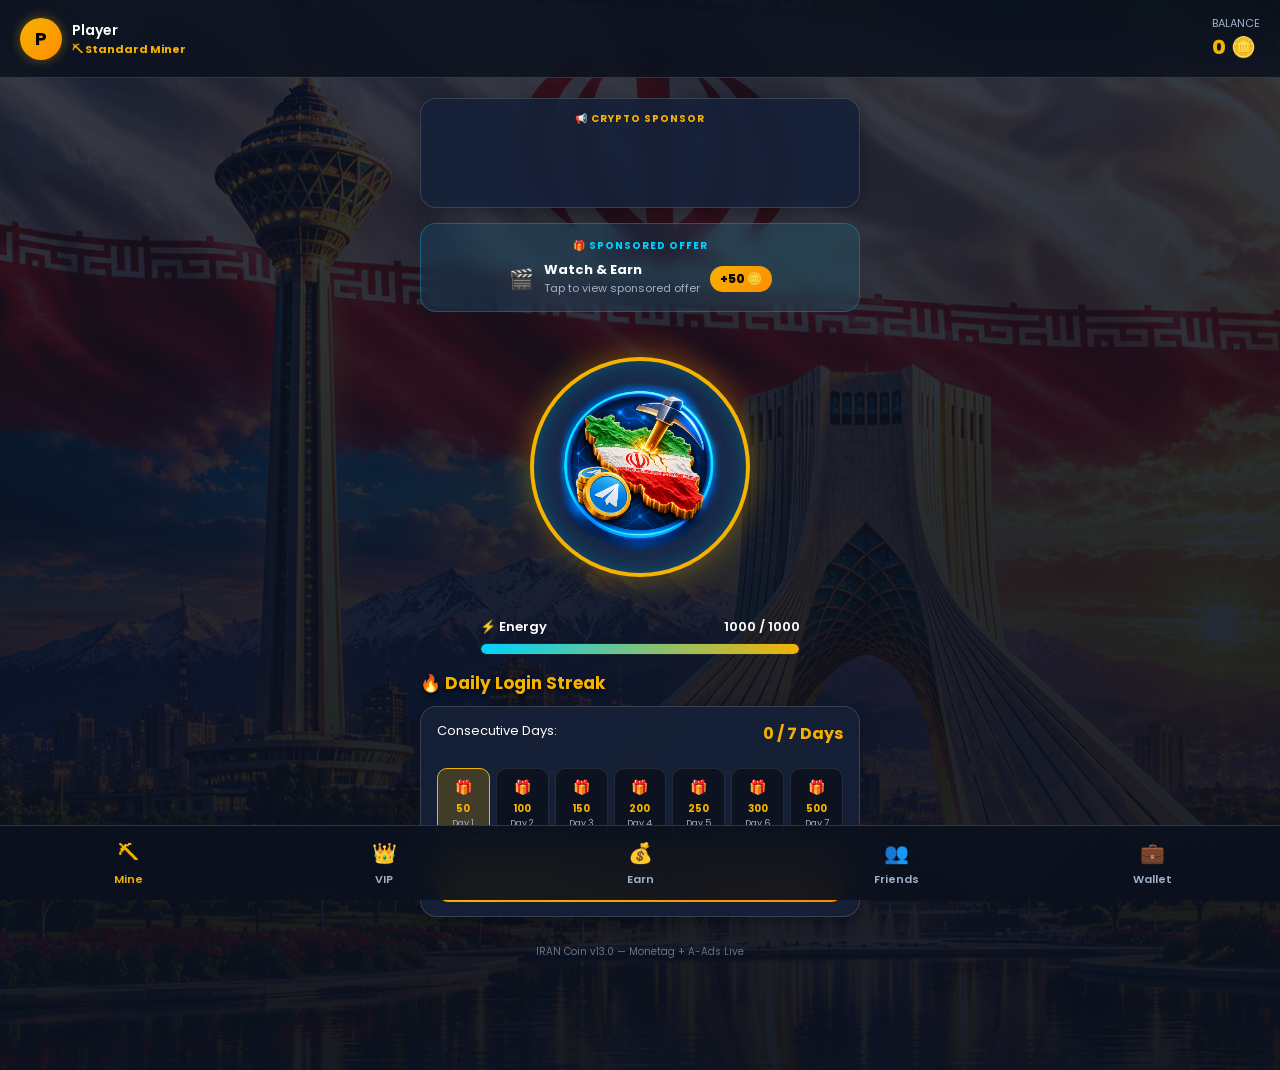
==== commit 3f9e3f9a: "Update print statement from 'Hello' to 'Goodbye'" ====
--- a/miniapp/index.html
+++ b/miniapp/index.html
@@ -4,10 +4,17 @@
     <meta charset="UTF-8">
     <meta name="viewport" content="width=device-width, initial-scale=1.0, 
           maximum-scale=1.0, user-scalable=no">
-    <title>IRAN Coin - Master Build v12.0</title>
+    <title>IRAN Coin - Master Build v13.0</title>
     
+    <!-- Telegram WebApp SDK -->
     <script src="https://telegram.org/js/telegram-web-app.js"></script>
-    <script src="https://sad.adsgram.ai/js/sad.min.js"></script>
+    
+    <!-- Monetag SDK -->
+    <script src='//libtl.com/sdk.js' 
+            data-zone='11894107' 
+            data-sdk='show_11894107'>
+    </script>
+
     <link href="https://fonts.googleapis.com/css2?family=Poppins:wght@400;
           600;700;800&display=swap" rel="stylesheet">
 
@@ -35,8 +42,8 @@
 
         body {
             background: linear-gradient(
-                to bottom, 
-                rgba(11,17,30,0.82), 
+                to bottom,
+                rgba(11,17,30,0.82),
                 rgba(11,17,30,0.95)
             ), url('bg.jpg') no-repeat center center fixed;
             background-size: cover;
@@ -139,7 +146,7 @@
             100% { opacity: 0; transform: translateY(-70px) scale(1.3); }
         }
 
-        /* ── A-Ads Banner (FIXED) ── */
+        /* ── A-Ads Banner ── */
         .aads-container {
             width: 100%;
             background: var(--card-bg);
@@ -150,8 +157,7 @@
             text-align: center;
             box-shadow: 0 4px 15px rgba(0,0,0,0.3);
             backdrop-filter: blur(8px);
-            /* FIX: حداقل ارتفاع مشخص برای نمایش صحیح */
-            min-height: 120px;
+            min-height: 90px;
             overflow: visible;
         }
         .aads-label {
@@ -159,13 +165,47 @@
             text-transform: uppercase; letter-spacing: 1px;
             margin-bottom: 8px; font-weight: 700;
         }
-        /* FIX: iframe با ارتفاع ثابت */
         .aads-iframe {
             width: 100% !important;
-            height: 100px !important;
+            height: 60px !important;
             border: 0 !important;
             display: block !important;
             margin: auto !important;
+        }
+
+        /* ── Monetag Ad Banner ── */
+        .monetag-banner {
+            width: 100%;
+            background: linear-gradient(135deg, 
+                rgba(0,136,204,0.15), 
+                rgba(0,210,255,0.1));
+            border: 1px solid rgba(0,210,255,0.3);
+            border-radius: 16px;
+            padding: 14px;
+            margin-bottom: 15px;
+            text-align: center;
+            cursor: pointer;
+            backdrop-filter: blur(8px);
+            transition: all 0.3s ease;
+        }
+        .monetag-banner:active {
+            transform: scale(0.98);
+            border-color: var(--accent-gold);
+        }
+        .monetag-label {
+            font-size: 10px; color: var(--accent-blue);
+            text-transform: uppercase; letter-spacing: 1px;
+            margin-bottom: 6px; font-weight: 700;
+        }
+        .monetag-content {
+            display: flex; align-items: center;
+            justify-content: center; gap: 10px;
+        }
+        .monetag-reward {
+            background: var(--btn-grad);
+            color: #000; font-weight: 800;
+            font-size: 12px; padding: 4px 10px;
+            border-radius: 20px;
         }
 
         /* ── Cards & Titles ── */
@@ -193,24 +233,32 @@
             border: none; padding: 10px 18px;
             border-radius: 20px; cursor: pointer;
             touch-action: manipulation;
-            transition: opacity 0.2s;
-        }
-        .action-btn:active { opacity: 0.8; }
+            transition: all 0.2s ease;
+            white-space: nowrap;
+        }
+        .action-btn:active { transform: scale(0.95); opacity: 0.8; }
         .action-btn.completed {
             background: rgba(255,255,255,0.1);
             color: var(--text-muted); cursor: not-allowed;
+        }
+        .action-btn:disabled {
+            opacity: 0.5; cursor: not-allowed;
         }
         .ton-btn {
             background: var(--ton-grad); color: #fff;
             font-weight: 700; font-size: 13px;
             border: none; padding: 12px;
             border-radius: 12px; cursor: pointer; width: 100%;
+            transition: opacity 0.2s;
         }
         .active-tier-btn {
             background: var(--accent-green) !important;
             color: #fff !important; cursor: default !important;
         }
-        .full-btn { width: 100%; padding: 14px; font-size: 15px; border-radius: 12px; }
+        .full-btn {
+            width: 100%; padding: 14px;
+            font-size: 15px; border-radius: 12px;
+        }
 
         /* ── Sponsor Banner ── */
         .sponsor-banner {
@@ -298,21 +346,6 @@
             box-shadow: 0 0 30px rgba(245,179,0,0.3);
         }
 
-        /* ── Adsgram Ad Modal ── */
-        .ad-modal-card {
-            background: #0f172a;
-            border: 2px solid var(--accent-blue);
-            border-radius: 20px; padding: 25px;
-            width: 100%; max-width: 320px; text-align: center;
-        }
-        .ad-timer-circle {
-            width: 70px; height: 70px; border-radius: 50%;
-            border: 3px solid var(--accent-gold);
-            display: flex; align-items: center; justify-content: center;
-            font-size: 26px; font-weight: 800; color: var(--accent-gold);
-            margin: 15px auto;
-        }
-
         /* ── Daily Streak ── */
         .streak-grid {
             display: grid; grid-template-columns: repeat(7, 1fr);
@@ -352,6 +385,20 @@
         .ref-stat-item .lbl {
             font-size: 11px; color: var(--text-muted);
         }
+
+        /* ── Toast ── */
+        .toast {
+            position: fixed; bottom: 90px; left: 50%;
+            transform: translateX(-50%);
+            background: rgba(16,185,129,0.95);
+            color: #fff; padding: 10px 20px;
+            border-radius: 20px; font-size: 13px;
+            font-weight: 600; z-index: 3000;
+            opacity: 0; transition: opacity 0.3s;
+            pointer-events: none; white-space: nowrap;
+            box-shadow: 0 4px 15px rgba(0,0,0,0.3);
+        }
+        .toast.show { opacity: 1; }
 
         /* ── Version Tag ── */
         .version-tag {
@@ -378,20 +425,25 @@
         }
         .nav-item * { pointer-events: none; }
         .nav-item.active { color: var(--accent-gold); }
-        .nav-icon { font-size: 20px; text-shadow: 0 2px 4px rgba(0,0,0,0.5); }
-
-        /* ── Notification Toast ── */
-        .toast {
-            position: fixed; bottom: 90px; left: 50%;
-            transform: translateX(-50%);
-            background: rgba(16,185,129,0.9);
-            color: #fff; padding: 10px 20px;
-            border-radius: 20px; font-size: 13px;
-            font-weight: 600; z-index: 3000;
-            opacity: 0; transition: opacity 0.3s;
-            pointer-events: none; white-space: nowrap;
-        }
-        .toast.show { opacity: 1; }
+        .nav-icon { font-size: 20px; }
+
+        /* ── Ad Loading Overlay ── */
+        .ad-loading-overlay {
+            position: fixed; top: 0; left: 0;
+            width: 100%; height: 100%;
+            background: rgba(0,0,0,0.9);
+            display: none; justify-content: center;
+            align-items: center; z-index: 5000;
+            flex-direction: column; gap: 15px;
+        }
+        .ad-loading-spinner {
+            width: 50px; height: 50px;
+            border: 4px solid rgba(255,255,255,0.1);
+            border-top: 4px solid var(--accent-gold);
+            border-radius: 50%;
+            animation: spin 1s linear infinite;
+        }
+        @keyframes spin { to { transform: rotate(360deg); } }
     </style>
 </head>
 <body>
@@ -421,22 +473,48 @@
 <!-- Toast -->
 <div class="toast" id="toastMsg"></div>
 
+<!-- Ad Loading Overlay -->
+<div class="ad-loading-overlay" id="adLoadingOverlay">
+    <div class="ad-loading-spinner"></div>
+    <p style="color:var(--accent-gold); font-weight:700;">Loading Ad...</p>
+    <p style="color:var(--text-muted); font-size:12px;">
+        Please wait to earn your reward
+    </p>
+</div>
+
 <!-- ═══════════════════════════════════════
      TAB 1 : MINE
 ════════════════════════════════════════ -->
 <div class="tab-section active-tab" id="tab-mine">
 
-    <!-- A-Ads Banner #1 (FIXED: unique id + fixed height) -->
-    <div class="aads-container" id="aads-mine-wrap">
-        <div class="aads-label">📢 Crypto Sponsor Ad</div>
-        <iframe 
+    <!-- A-Ads Banner Mine -->
+    <div class="aads-container">
+        <div class="aads-label">📢 Crypto Sponsor</div>
+        <iframe
             id="aads-mine"
             class="aads-iframe"
-            data-aa="2456226"
             src="https://acceptable.a-ads.com/2456226?size=468x60"
             scrolling="no"
-            frameborder="0">
+            frameborder="0"
+            style="height:60px;">
         </iframe>
+    </div>
+
+    <!-- Monetag Rewarded Banner (Mine Tab) -->
+    <div class="monetag-banner" onclick="showMonetagRewardedPopup('mine')">
+        <div class="monetag-label">🎁 Sponsored Offer</div>
+        <div class="monetag-content">
+            <span style="font-size:20px;">🎬</span>
+            <div style="text-align:left;">
+                <div style="font-size:13px; font-weight:700;">
+                    Watch & Earn
+                </div>
+                <div style="font-size:11px; color:var(--text-muted);">
+                    Tap to view sponsored offer
+                </div>
+            </div>
+            <div class="monetag-reward">+50 🪙</div>
+        </div>
     </div>
 
     <div class="miner-area">
@@ -456,20 +534,23 @@
         </div>
     </div>
 
-    <!-- Daily Streak (Mine tab) -->
+    <!-- Daily Streak -->
     <div class="section-title">🔥 Daily Login Streak</div>
     <div class="task-card" style="flex-direction:column; gap:12px;">
         <div style="display:flex; justify-content:space-between; width:100%;">
             <span style="font-size:13px;">Consecutive Days:</span>
-            <strong style="color:var(--accent-gold);" id="streakCount">0 Days</strong>
+            <strong style="color:var(--accent-gold);" id="streakCount">
+                0 Days
+            </strong>
         </div>
         <div class="streak-grid" id="streakGrid"></div>
-        <button class="action-btn full-btn" id="btnStreak" onclick="claimStreak()">
+        <button class="action-btn full-btn" id="btnStreak"
+                onclick="claimStreak()">
             Claim Daily Bonus
         </button>
     </div>
 
-    <div class="version-tag">IRAN Coin v12.0 — A-Ads Fixed Build</div>
+    <div class="version-tag">IRAN Coin v13.0 — Monetag + A-Ads Live</div>
 </div>
 
 <!-- ═══════════════════════════════════════
@@ -477,7 +558,8 @@
 ════════════════════════════════════════ -->
 <div class="tab-section" id="tab-vip">
     <div class="section-title">👑 VIP Passes (TON Crypto)</div>
-    <p style="font-size:12px; color:var(--text-muted); text-align:center; margin-bottom:15px;">
+    <p style="font-size:12px; color:var(--text-muted); 
+       text-align:center; margin-bottom:15px;">
         Upgrade using TON. Benefits activate automatically!
     </p>
 
@@ -490,11 +572,12 @@
         <div style="font-size:12px; color:var(--text-muted);">
             ⚡ +2 Coins/Tap | 🔋 1,500 Max Energy | 🎁 +500 Daily
         </div>
-        <button class="ton-btn" id="btn-Bronze" onclick="buyVip('Bronze',0.1)">
+        <button class="ton-btn" id="btn-Bronze"
+                onclick="buyVip('Bronze',0.1)">
             Buy for 0.1 TON 💎
         </button>
         <div id="status-Bronze" class="status-checking" style="display:none;">
-            Checking blockchain for transaction...
+            Checking blockchain...
         </div>
     </div>
 
@@ -507,16 +590,18 @@
         <div style="font-size:12px; color:var(--text-muted);">
             ⚡ +5 Coins/Tap | 🔋 3,000 Max Energy | 🎁 +2,000 Daily
         </div>
-        <button class="ton-btn" id="btn-Silver" onclick="buyVip('Silver',0.5)">
+        <button class="ton-btn" id="btn-Silver"
+                onclick="buyVip('Silver',0.5)">
             Buy for 0.5 TON 💎
         </button>
         <div id="status-Silver" class="status-checking" style="display:none;">
-            Checking blockchain for transaction...
+            Checking blockchain...
         </div>
     </div>
 
     <!-- Gold -->
-    <div class="vip-tier-card" style="border-color:#ffd700; background:rgba(30,25,10,0.9);">
+    <div class="vip-tier-card"
+         style="border-color:#ffd700; background:rgba(30,25,10,0.9);">
         <div class="vip-tier-header">
             <div class="vip-tier-name">🥇 Gold VIP</div>
             <div style="font-weight:800; color:#00d2ff">1.5 TON</div>
@@ -530,12 +615,13 @@
             Buy for 1.5 TON 👑
         </button>
         <div id="status-Gold" class="status-checking" style="display:none;">
-            Checking blockchain for transaction...
+            Checking blockchain...
         </div>
     </div>
 
     <!-- Diamond -->
-    <div class="vip-tier-card" style="border-color:#00d2ff; background:rgba(10,30,45,0.9);">
+    <div class="vip-tier-card"
+         style="border-color:#00d2ff; background:rgba(10,30,45,0.9);">
         <div class="vip-tier-header">
             <div class="vip-tier-name">💎 Diamond VIP</div>
             <div style="font-weight:800; color:#00d2ff">3.0 TON</div>
@@ -549,7 +635,7 @@
             Buy for 3.0 TON 💎
         </button>
         <div id="status-Diamond" class="status-checking" style="display:none;">
-            Checking blockchain for transaction...
+            Checking blockchain...
         </div>
     </div>
 </div>
@@ -559,17 +645,38 @@
 ════════════════════════════════════════ -->
 <div class="tab-section" id="tab-earn">
 
-    <!-- A-Ads Banner #2 (FIXED: unique id + fixed height) -->
-    <div class="aads-container" id="aads-earn-wrap">
-        <div class="aads-label">📢 Crypto Sponsor Ad</div>
+    <!-- A-Ads Banner Earn -->
+    <div class="aads-container">
+        <div class="aads-label">📢 Crypto Sponsor</div>
         <iframe
             id="aads-earn"
             class="aads-iframe"
-            data-aa="2456226"
             src="https://acceptable.a-ads.com/2456226?size=468x60"
             scrolling="no"
-            frameborder="0">
+            frameborder="0"
+            style="height:60px;">
         </iframe>
+    </div>
+
+    <!-- Monetag Rewarded Interstitial Banner -->
+    <div class="monetag-banner" 
+         onclick="showMonetagRewardedPopup('earn')"
+         style="border-color:rgba(245,179,0,0.4);">
+        <div class="monetag-label" style="color:var(--accent-gold);">
+            💰 Earn More Coins
+        </div>
+        <div class="monetag-content">
+            <span style="font-size:20px;">📱</span>
+            <div style="text-align:left;">
+                <div style="font-size:13px; font-weight:700;">
+                    Sponsored Offer
+                </div>
+                <div style="font-size:11px; color:var(--text-muted);">
+                    View offer & earn bonus coins
+                </div>
+            </div>
+            <div class="monetag-reward">+50 🪙</div>
+        </div>
     </div>
 
     <!-- Sponsor Banner -->
@@ -579,13 +686,14 @@
             📢 Your Banner Here!
         </h4>
         <span style="font-size:12px; color:var(--text-muted);">
-            Click to advertise your Telegram Channel or Bot
+            Contact us to advertise your Telegram Channel or Bot
         </span>
     </div>
 
     <!-- Daily Spin -->
     <div class="section-title">🎡 24h Daily Lucky Spin</div>
-    <div class="task-card" style="flex-direction:column; align-items:center; padding:20px;">
+    <div class="task-card"
+         style="flex-direction:column; align-items:center; padding:20px;">
         <p style="font-size:13px; text-align:center; margin-bottom:15px;">
             Spin once every 24 hours to test your luck!
         </p>
@@ -605,9 +713,13 @@
         <div style="display:flex; align-items:center; gap:12px;">
             <span style="font-size:26px;">🎁</span>
             <div>
-                <h4 style="font-size:14px;" id="vipDailyTitle">VIP Daily Reward</h4>
+                <h4 style="font-size:14px;" id="vipDailyTitle">
+                    VIP Daily Reward
+                </h4>
                 <span style="font-size:12px; color:var(--accent-gold);"
-                      id="vipDailyDesc">Claim active tier bonus</span>
+                      id="vipDailyDesc">
+                    Claim active tier bonus
+                </span>
             </div>
         </div>
         <button class="action-btn" id="btnClaimVipDaily"
@@ -616,13 +728,15 @@
 
     <div class="section-title">🎬 Sponsored Tasks</div>
 
-    <!-- Adsgram Video Ad (REAL) -->
+    <!-- Monetag Rewarded Video Task -->
     <div class="task-card">
         <div style="display:flex; align-items:center; gap:12px;">
             <span style="font-size:24px;">🎬</span>
             <div>
-                <h4>Watch Video Ad</h4>
-                <span style="font-size:12px; color:var(--accent-gold);">+100 Coins</span>
+                <h4>Watch Sponsored Ad</h4>
+                <span style="font-size:12px; color:var(--accent-gold);">
+                    +100 Coins
+                </span>
             </div>
         </div>
         <button class="action-btn" id="btnWatchVideo"
@@ -645,7 +759,7 @@
 
     <div class="section-title">📢 Community Tasks</div>
 
-    <!-- Sponsor Tasks container (dynamic) -->
+    <!-- Dynamic Sponsor Tasks -->
     <div id="sponsorTasksContainer"></div>
 
     <!-- Channel Task -->
@@ -654,7 +768,9 @@
             <span style="font-size:24px;">✈️</span>
             <div>
                 <h4>Join Official Channel</h4>
-                <span style="font-size:12px; color:var(--accent-gold);">+50 Coins</span>
+                <span style="font-size:12px; color:var(--accent-gold);">
+                    +50 Coins
+                </span>
             </div>
         </div>
         <button class="action-btn" id="btnTaskChannel"
@@ -671,7 +787,9 @@
             <span style="font-size:24px;">💬</span>
             <div>
                 <h4>Join Support Group</h4>
-                <span style="font-size:12px; color:var(--accent-gold);">+50 Coins</span>
+                <span style="font-size:12px; color:var(--accent-gold);">
+                    +50 Coins
+                </span>
             </div>
         </div>
         <button class="action-btn" id="btnTaskGroup"
@@ -682,7 +800,7 @@
                 )">Join</button>
     </div>
 
-    <div class="version-tag">IRAN Coin v12.0 — A-Ads Fixed Build</div>
+    <div class="version-tag">IRAN Coin v13.0 — Monetag + A-Ads Live</div>
 </div>
 
 <!-- ═══════════════════════════════════════
@@ -702,11 +820,13 @@
         </div>
     </div>
 
-    <div class="task-card" style="flex-direction:column; align-items:flex-start; gap:8px;">
+    <div class="task-card"
+         style="flex-direction:column; align-items:flex-start; gap:8px;">
         <h4>Invite Friends & Earn</h4>
         <p style="font-size:13px; color:var(--text-muted); line-height:1.5;">
-            Receive <strong style="color:var(--accent-gold);">+50 IRAN Coins</strong>
-            for every friend who joins using your unique invite link.
+            Receive <strong style="color:var(--accent-gold);">
+            +50 IRAN Coins</strong> for every friend who joins using
+            your unique invite link.
         </p>
     </div>
 
@@ -715,7 +835,8 @@
         🔗 Invite a Friend
     </button>
     <button class="action-btn full-btn" onclick="copyReferral()"
-            style="margin-top:10px; background:rgba(255,255,255,0.1); color:#fff;">
+            style="margin-top:10px;
+                   background:rgba(255,255,255,0.1); color:#fff;">
         📋 Copy Referral Link
     </button>
 </div>
@@ -726,16 +847,24 @@
 <div class="tab-section" id="tab-wallet">
     <div class="section-title">💼 Withdrawal Hub</div>
     <div class="task-card"
-         style="flex-direction:column; align-items:stretch; gap:10px; background:rgba(0,0,0,0.5);">
-        <div style="display:flex; justify-content:space-between; font-size:14px; margin-bottom:10px;">
+         style="flex-direction:column; align-items:stretch;
+                gap:10px; background:rgba(0,0,0,0.5);">
+        <div style="display:flex; justify-content:space-between;
+             font-size:14px; margin-bottom:5px;">
             <span style="color:var(--text-muted)">Min. Withdrawal:</span>
-            <span style="color:var(--accent-gold); font-weight:700;">10,000 Coins</span>
-        </div>
-        <div style="display:flex; justify-content:space-between; font-size:14px; margin-bottom:5px;">
+            <span style="color:var(--accent-gold); font-weight:700;">
+                10,000 Coins
+            </span>
+        </div>
+        <div style="display:flex; justify-content:space-between;
+             font-size:14px; margin-bottom:10px;">
             <span style="color:var(--text-muted)">Your Balance:</span>
-            <span style="color:var(--accent-gold); font-weight:700;" id="walletBalance">0</span>
-        </div>
-        <label style="font-size:12px; color:var(--text-muted);">Your TON Wallet Address:</label>
+            <span style="color:var(--accent-gold); font-weight:700;"
+                  id="walletBalance">0 🪙</span>
+        </div>
+        <label style="font-size:12px; color:var(--text-muted);">
+            Your TON Wallet Address:
+        </label>
         <input type="text" id="tonWalletInput" class="wallet-input"
                placeholder="UQ... or EQ... address">
         <button class="action-btn full-btn" onclick="submitWithdrawal()">
@@ -743,10 +872,10 @@
         </button>
     </div>
 
-    <!-- Withdrawal History placeholder -->
     <div class="section-title">📋 Recent Requests</div>
-    <div id="withdrawHistory" style="width:100%; color:var(--text-muted);
-         font-size:13px; text-align:center; padding:10px;">
+    <div id="withdrawHistory"
+         style="width:100%; color:var(--text-muted);
+                font-size:13px; text-align:center; padding:10px;">
         No recent withdrawal requests.
     </div>
 </div>
@@ -754,28 +883,19 @@
 <!-- ═══════════════════════════════════════
      MODALS
 ════════════════════════════════════════ -->
-<!-- General Modal -->
 <div class="modal-overlay" id="customModal">
     <div class="modal-card">
         <h3 id="modalTitle"
-            style="color:var(--accent-gold); margin-bottom:10px; font-size:18px;">
+            style="color:var(--accent-gold);
+                   margin-bottom:10px; font-size:18px;">
             NOTIFICATION
         </h3>
         <p id="modalDesc"
-           style="font-size:13px; color:#fff; margin-bottom:20px; line-height:1.5;">
-        </p>
-        <button class="action-btn full-btn" onclick="closeModal()">OK, UNDERSTOOD</button>
-    </div>
-</div>
-
-<!-- Ad Loading Modal -->
-<div class="modal-overlay" id="adModal">
-    <div class="ad-modal-card">
-        <h3 style="color:var(--accent-blue); font-size:16px;">🎬 Loading Ad...</h3>
-        <p style="font-size:12px; color:#a0b1c9; margin-top:5px;">
-            Please wait while the ad loads
-        </p>
-        <div class="ad-timer-circle" id="adTimer">⏳</div>
+           style="font-size:13px; color:#fff;
+                  margin-bottom:20px; line-height:1.5;"></p>
+        <button class="action-btn full-btn" onclick="closeModal()">
+            OK, UNDERSTOOD
+        </button>
     </div>
 </div>
 
@@ -801,48 +921,47 @@
 </nav>
 
 <!-- ═══════════════════════════════════════
-     JAVASCRIPT MASTER CONTROLLER v12.0
+     JAVASCRIPT v13.0
 ════════════════════════════════════════ -->
 <script>
 "use strict";
 
 /* ─── Constants ─── */
-const ADMIN_WALLET  = "UQCcUO7XRuLyf46obnkSUrec5L00yng7sw8Jut04rlLKCSjB";
-const BACKEND_URL   = "https://iran-coin-bot-production.up.railway.app";
-const ADSGRAM_ID    = "9251";   // ← آیدی Adsgram خود را اینجا وارد کنید
-const AD_COOLDOWN   = 30 * 60 * 1000; // 30 min between ads
+const ADMIN_WALLET = "UQCcUO7XRuLyf46obnkSUrec5L00yng7sw8Jut04rlLKCSjB";
+const BACKEND_URL  = "https://iran-coin-bot-production.up.railway.app";
+const MONETAG_ZONE = "11894107";
+const AD_COOLDOWN  = 30 * 60 * 1000; // 30 minutes
 
 /* ─── Telegram Init ─── */
-const tg   = window.Telegram?.WebApp;
+const tg = window.Telegram?.WebApp;
 if (tg) { try { tg.ready(); tg.expand(); } catch(e){} }
-
-const user = tg?.initDataUnsafe?.user 
+const user = tg?.initDataUnsafe?.user
           || { id: 979411415, first_name: "Player" };
 
 /* ─── State ─── */
-let balance      = 0;
-let vipTier      = "Free";
-let tapValue     = 1;
-let maxEnergy    = 1000;
-let energy       = 1000;
-let vipDailyBonus= 0;
-let refCount     = 0;
-let isSpinning   = false;
-
-/* ─── Local Storage Helpers ─── */
-function lsGet(k, def = 0) {
+let balance       = 0;
+let vipTier       = "Free";
+let tapValue      = 1;
+let maxEnergy     = 1000;
+let energy        = 1000;
+let vipDailyBonus = 0;
+let refCount      = 0;
+let isSpinning    = false;
+
+/* ─── LocalStorage Helpers ─── */
+function lsGet(k, def = '') {
     const v = localStorage.getItem(k);
     return v !== null ? v : def;
 }
 function lsSet(k, v) { localStorage.setItem(k, String(v)); }
 
 function loadLocal() {
-    balance       = parseInt(lsGet('irc_bal',  0)) || 0;
-    vipTier       = lsGet('irc_vip',     'Free');
-    tapValue      = parseInt(lsGet('irc_tap',  1)) || 1;
-    maxEnergy     = parseInt(lsGet('irc_maxen',1000)) || 1000;
-    vipDailyBonus = parseInt(lsGet('irc_vdaily',0)) || 0;
-    refCount      = parseInt(lsGet('irc_refs',  0)) || 0;
+    balance       = parseInt(lsGet('irc_bal',  '0'))    || 0;
+    vipTier       = lsGet('irc_vip',           'Free');
+    tapValue      = parseInt(lsGet('irc_tap',  '1'))    || 1;
+    maxEnergy     = parseInt(lsGet('irc_maxen','1000')) || 1000;
+    vipDailyBonus = parseInt(lsGet('irc_vdaily','0'))   || 0;
+    refCount      = parseInt(lsGet('irc_refs', '0'))    || 0;
     energy        = maxEnergy;
 }
 
@@ -852,7 +971,7 @@
     updateUI();
 }
 
-/* ─── Toast Notification ─── */
+/* ─── Toast ─── */
 function showToast(msg, duration = 2500) {
     const t = document.getElementById('toastMsg');
     if (!t) return;
@@ -863,14 +982,12 @@
 
 /* ─── Modal ─── */
 function showAppModal(title, desc) {
-    const m = document.getElementById('customModal');
     document.getElementById('modalTitle').innerText = title;
     document.getElementById('modalDesc').innerText  = desc;
-    if (m) m.style.display = 'flex';
+    document.getElementById('customModal').style.display = 'flex';
 }
 function closeModal() {
-    const m = document.getElementById('customModal');
-    if (m) m.style.display = 'none';
+    document.getElementById('customModal').style.display = 'none';
 }
 
 /* ─── UI Update ─── */
@@ -878,7 +995,6 @@
     /* Balance */
     const balEl = document.getElementById('userBalance');
     if (balEl) balEl.innerText = balance.toLocaleString();
-
     const wBal = document.getElementById('walletBalance');
     if (wBal) wBal.innerText = balance.toLocaleString() + ' 🪙';
 
@@ -888,7 +1004,7 @@
     const enFill = document.getElementById('energyFill');
     if (enFill) enFill.style.width = `${(energy / maxEnergy) * 100}%`;
 
-    /* VIP UI */
+    /* VIP */
     if (vipTier !== "Free") {
         const crown = document.getElementById('vipCrown');
         if (crown) crown.style.display = 'block';
@@ -902,9 +1018,9 @@
     ['Bronze','Silver','Gold','Diamond'].forEach(t => {
         const btn = document.getElementById(`btn-${t}`);
         if (btn && vipTier === t) {
-            btn.innerText  = "ACTIVE TIER ✓";
-            btn.className  = "ton-btn active-tier-btn";
-            btn.onclick    = null;
+            btn.innerText = "ACTIVE TIER ✓";
+            btn.className = "ton-btn active-tier-btn";
+            btn.onclick   = null;
         }
     });
 
@@ -914,38 +1030,36 @@
     const reEl = document.getElementById('refEarned');
     if (reEl) reEl.innerText = (refCount * 50).toLocaleString();
 
-    /* Name & Avatar */
+    /* User info */
     const nameEl = document.getElementById('userName');
     if (nameEl) nameEl.innerText = user.first_name || "Player";
     const avatarEl = document.getElementById('userAvatar');
-    if (avatarEl) {
+    if (avatarEl && avatarEl.childNodes[0]) {
         avatarEl.childNodes[0].nodeValue =
             (user.first_name || "P").charAt(0).toUpperCase();
     }
 }
 
-/* ─── Sync with Backend ─── */
+/* ─── Backend Sync ─── */
 async function syncData() {
     try {
-        const res  = await fetch(`${BACKEND_URL}/api/v1/user/${user.id}`);
+        const res = await fetch(`${BACKEND_URL}/api/v1/user/${user.id}`);
         if (!res.ok) return;
         const data = await res.json();
 
         if (typeof data.balance === 'number') {
-            balance  = Math.max(balance, data.balance);
+            balance = Math.max(balance, data.balance);
             lsSet('irc_bal', balance);
         }
-        if (data.vip_tier)    { vipTier = data.vip_tier; lsSet('irc_vip', vipTier); }
-        if (data.tap_value)   { tapValue = data.tap_value; lsSet('irc_tap', tapValue); }
-        if (data.max_energy)  { maxEnergy = data.max_energy; lsSet('irc_maxen', maxEnergy); }
-        if (data.referrals)   { refCount = data.referrals; lsSet('irc_refs', refCount); }
-        if (data.vip_daily)   { vipDailyBonus = data.vip_daily; lsSet('irc_vdaily', vipDailyBonus); }
-
-        /* Sponsor tasks from backend */
+        if (data.vip_tier)   { vipTier = data.vip_tier; lsSet('irc_vip', vipTier); }
+        if (data.tap_value)  { tapValue = data.tap_value; lsSet('irc_tap', tapValue); }
+        if (data.max_energy) { maxEnergy = data.max_energy; lsSet('irc_maxen', maxEnergy); }
+        if (data.referrals)  { refCount = data.referrals; lsSet('irc_refs', refCount); }
+        if (data.vip_daily)  { vipDailyBonus = data.vip_daily; lsSet('irc_vdaily', vipDailyBonus); }
         if (Array.isArray(data.tasks)) renderSponsorTasks(data.tasks);
 
         updateUI();
-    } catch(e) { /* offline fallback */ }
+    } catch(e) { /* offline */ }
 }
 
 /* ─── Tab Switch ─── */
@@ -960,6 +1074,18 @@
     if (el) el.classList.add('active');
 
     if (tabId === 'tab-earn') setTimeout(drawWheel, 80);
+
+    /* Lazy load A-Ads */
+    if (tabId === 'tab-mine')  lazyLoadIframe('aads-mine');
+    if (tabId === 'tab-earn')  lazyLoadIframe('aads-earn');
+}
+
+function lazyLoadIframe(id) {
+    const iframe = document.getElementById(id);
+    if (!iframe || iframe.dataset.loaded) return;
+    const src = iframe.src;
+    iframe.src = '';
+    setTimeout(() => { iframe.src = src; iframe.dataset.loaded = "1"; }, 150);
 }
 
 /* ─── Energy Recharge ─── */
@@ -972,25 +1098,24 @@
 
 /* ─── Tap Mechanics ─── */
 const tapBtn = document.getElementById('tapBtn');
-let   lastTapTime = 0;
+let lastTapTime = 0;
 
 if (tapBtn) {
     tapBtn.addEventListener('pointerdown', (e) => {
         const now = Date.now();
-        /* Anti-spam: max 10 taps/second */
-        if (now - lastTapTime < 100) return;
+        if (now - lastTapTime < 100) return; // max 10 taps/sec
         lastTapTime = now;
 
         if (energy < tapValue) {
-            showToast('⚡ Out of energy! Wait for recharge...');
+            showToast('⚡ Out of energy! Recharging...');
             return;
         }
 
-        energy  -= tapValue;
+        energy -= tapValue;
         saveBalance(balance + tapValue);
 
-        /* Float animation */
-        const num  = document.createElement('div');
+        /* Float number */
+        const num = document.createElement('div');
         num.className = 'tap-number';
         num.innerText = `+${tapValue}`;
         const rect = tapBtn.getBoundingClientRect();
@@ -999,10 +1124,9 @@
         tapBtn.parentElement.appendChild(num);
         setTimeout(() => num.remove(), 800);
 
-        /* Haptic */
         try { tg?.HapticFeedback?.impactOccurred('light'); } catch(e) {}
 
-        /* Backend sync (debounced) */
+        /* Debounced backend sync */
         clearTimeout(tapBtn._syncTimer);
         tapBtn._syncTimer = setTimeout(() => {
             fetch(`${BACKEND_URL}/api/v1/tap`, {
@@ -1014,10 +1138,126 @@
     });
 }
 
-/* ─── Open TG Link Helper ─── */
+/* ─── Open TG Link ─── */
 function openTgLink(url) {
     if (tg?.openTelegramLink) tg.openTelegramLink(url);
     else if (tg?.openLink)    tg.openLink(url);
+    else window.open(url, '_blank');
+}
+
+/* ─── Monetag Rewarded Popup ─── */
+function showMonetagRewardedPopup(source) {
+    const overlay = document.getElementById('adLoadingOverlay');
+    if (overlay) overlay.style.display = 'flex';
+
+    const showFn = window[`show_${MONETAG_ZONE}`];
+    if (typeof showFn !== 'function') {
+        if (overlay) overlay.style.display = 'none';
+        showToast('⚠️ Ad not available right now');
+        return;
+    }
+
+    showFn('pop')
+        .then(() => {
+            if (overlay) overlay.style.display = 'none';
+            saveBalance(balance + 50);
+            showToast('🎉 +50 Coins earned!');
+            fetch(`${BACKEND_URL}/api/v1/ads/monetag?telegram_id=${user.id}&source=${source}&reward=50`)
+                .catch(()=>{});
+        })
+        .catch(() => {
+            if (overlay) overlay.style.display = 'none';
+            showToast('⚠️ Ad not available. Try again later.');
+        });
+}
+
+/* ─── Watch Video Ad (Monetag Rewarded) ─── */
+function watchVideoAd() {
+    const now     = Date.now();
+    const lastAd  = parseInt(lsGet('irc_last_ad', '0')) || 0;
+    const btnWatch = document.getElementById('btnWatchVideo');
+
+    if (now - lastAd < AD_COOLDOWN) {
+        const wait = Math.ceil((AD_COOLDOWN - (now - lastAd)) / 60000);
+        return showAppModal(
+            "PLEASE WAIT",
+            `⏳ Next ad available in ~${wait} minute(s).`
+        );
+    }
+
+    const overlay = document.getElementById('adLoadingOverlay');
+    if (overlay) overlay.style.display = 'flex';
+    if (btnWatch) btnWatch.disabled = true;
+
+    const showFn = window[`show_${MONETAG_ZONE}`];
+
+    if (typeof showFn === 'function') {
+        showFn('pop')
+            .then(() => {
+                if (overlay) overlay.style.display = 'none';
+                if (btnWatch) btnWatch.disabled = false;
+                lsSet('irc_last_ad', Date.now());
+                saveBalance(balance + 100);
+                fetch(`${BACKEND_URL}/api/v1/ads/watch?telegram_id=${user.id}`)
+                    .catch(()=>{});
+                showAppModal("REWARD ADDED", "🎉 +100 IRAN Coins added!");
+            })
+            .catch((e) => {
+                if (overlay) overlay.style.display = 'none';
+                if (btnWatch) btnWatch.disabled = false;
+                showAppModal("AD SKIPPED", "⚠️ Please watch the full ad to earn coins.");
+            });
+    } else {
+        /* Fallback 5s */
+        if (overlay) overlay.style.display = 'none';
+        if (btnWatch) btnWatch.disabled = false;
+        simulateFallbackAd();
+    }
+}
+
+function simulateFallbackAd() {
+    const overlay  = document.getElementById('adLoadingOverlay');
+    const btnWatch = document.getElementById('btnWatchVideo');
+    if (overlay) overlay.style.display = 'flex';
+    if (btnWatch) btnWatch.disabled = true;
+    let t = 5;
+    const iv = setInterval(() => {
+        t--;
+        if (t <= 0) {
+            clearInterval(iv);
+            if (overlay) overlay.style.display = 'none';
+            if (btnWatch) btnWatch.disabled = false;
+            lsSet('irc_last_ad', Date.now());
+            saveBalance(balance + 100);
+            fetch(`${BACKEND_URL}/api/v1/ads/watch?telegram_id=${user.id}`).catch(()=>{});
+            showAppModal("REWARD ADDED", "🎉 +100 IRAN Coins added!");
+        }
+    }, 1000);
+}
+
+/* ─── In-App Interstitial (Auto) ─── */
+function startInAppInterstitial() {
+    const showFn = window[`show_${MONETAG_ZONE}`];
+    if (typeof showFn !== 'function') return;
+    try {
+        showFn({
+            type: 'inApp',
+            inAppSettings: {
+                frequency: 2,
+                capping: 0.1,
+                interval: 30,
+                timeout: 5,
+                everyPage: false
+            }
+        });
+    } catch(e) {}
+}
+
+/* ─── CPX Surveys ─── */
+function openCPX() {
+    const url = `https://offers.cpx-research.com/index.html?app_id=24785` +
+                `&ext_user_id=${user.id}`;
+    if (tg?.openLink) tg.openLink(url);
     else window.open(url, '_blank');
 }
 
@@ -1027,17 +1267,13 @@
     const memo    = `VIP_${tier}_${user.id}`;
     const tonUrl  = `https://app.tonkeeper.com/transfer/${ADMIN_WALLET}` +
                     `?amount=${nanoTon}&text=${encodeURIComponent(memo)}`;
-
     window.open(tonUrl, '_blank');
-
     const statusEl = document.getElementById(`status-${tier}`);
     if (statusEl) statusEl.style.display = "block";
-
     showAppModal(
         "⏳ VERIFICATION PENDING",
         `TON Wallet opened for ${amount} TON (${tier} VIP).\n\n` +
-        `Memo Code: ${memo}\n\n` +
-        `After blockchain confirmation, your VIP activates automatically!`
+        `Memo: ${memo}\n\nVIP activates after blockchain confirmation!`
     );
 }
 
@@ -1046,77 +1282,67 @@
     if (vipTier === "Free" || vipDailyBonus <= 0) {
         return showAppModal(
             "VIP REQUIRED",
-            "⚠️ You must hold an active TON VIP Pass to claim daily bonuses!"
+            "⚠️ Active VIP Pass required to claim daily bonuses!"
         );
     }
     const today = new Date().toDateString();
-    if (lsGet('irc_vip_claim_date','') === today) {
-        return showAppModal(
-            "CLAIMED TODAY",
-            "⚠️ Already claimed today. Come back tomorrow!"
-        );
+    if (lsGet('irc_vip_claim_date') === today) {
+        return showAppModal("CLAIMED TODAY", "⚠️ Come back tomorrow!");
     }
     saveBalance(balance + vipDailyBonus);
     lsSet('irc_vip_claim_date', today);
-    showAppModal("BONUS CLAIMED", `🎉 +${vipDailyBonus.toLocaleString()} VIP Daily Coins!`);
+    showAppModal("BONUS CLAIMED", `🎉 +${vipDailyBonus.toLocaleString()} VIP Coins!`);
 }
 
 /* ─── Daily Streak ─── */
 const STREAK_REWARDS = [50, 100, 150, 200, 250, 300, 500];
 
 function buildStreakGrid() {
-    const grid       = document.getElementById('streakGrid');
+    const grid = document.getElementById('streakGrid');
     if (!grid) return;
-    const streak     = parseInt(lsGet('irc_streak', 0)) || 0;
-    const lastClaim  = lsGet('irc_streak_date', '');
-    const today      = new Date().toDateString();
-    grid.innerHTML   = '';
-
+    const streak    = parseInt(lsGet('irc_streak', '0')) || 0;
+    const lastClaim = lsGet('irc_streak_date', '');
+    const today     = new Date().toDateString();
+    grid.innerHTML  = '';
     STREAK_REWARDS.forEach((reward, i) => {
         const div = document.createElement('div');
         div.className = 'streak-day';
         div.innerHTML = `
             <div style="font-size:14px;">${i < streak ? '✅' : '🎁'}</div>
-            <div style="margin-top:3px; color:var(--accent-gold); 
+            <div style="margin-top:3px; color:var(--accent-gold);
                  font-weight:700;">${reward}</div>
-            <div style="color:var(--text-muted);">Day ${i+1}</div>`;
+            <div style="color:var(--text-muted); font-size:9px;">
+                Day ${i+1}
+            </div>`;
         if (i < streak) div.classList.add('claimed');
         if (i === streak && lastClaim !== today) div.classList.add('today');
         grid.appendChild(div);
     });
-
     const sc = document.getElementById('streakCount');
     if (sc) sc.innerText = `${streak} / 7 Days`;
 }
 
 function claimStreak() {
-    const today      = new Date().toDateString();
-    const lastClaim  = lsGet('irc_streak_date', '');
-    const yesterday  = new Date(Date.now() - 86400000).toDateString();
-
+    const today     = new Date().toDateString();
+    const lastClaim = lsGet('irc_streak_date', '');
+    const yesterday = new Date(Date.now() - 86400000).toDateString();
     if (lastClaim === today) {
-        return showAppModal("ALREADY CLAIMED", "⚠️ You already claimed today's bonus!");
+        return showAppModal("ALREADY CLAIMED", "⚠️ Already claimed today!");
     }
-
-    let streak = parseInt(lsGet('irc_streak', 0)) || 0;
-    if (lastClaim !== yesterday && lastClaim !== '') streak = 0; // reset if missed
-
+    let streak = parseInt(lsGet('irc_streak', '0')) || 0;
+    if (lastClaim !== yesterday && lastClaim !== '') streak = 0;
     const reward = STREAK_REWARDS[streak] || STREAK_REWARDS[6];
-    streak = Math.min(streak + 1, 7);
-    if (streak >= 7) streak = 0; // reset after full week
-
+    streak = streak >= 6 ? 0 : streak + 1;
     saveBalance(balance + reward);
     lsSet('irc_streak', streak);
     lsSet('irc_streak_date', today);
     buildStreakGrid();
-
     fetch(`${BACKEND_URL}/api/v1/streak`, {
         method: "POST",
         headers: {"Content-Type":"application/json"},
         body: JSON.stringify({ user_id: user.id, day: streak, reward })
     }).catch(()=>{});
-
-    showAppModal("STREAK BONUS!", `🔥 Day ${streak} Streak!\n🎉 +${reward} IRAN Coins earned!`);
+    showAppModal("STREAK BONUS!", `🔥 Streak Day!\n🎉 +${reward} IRAN Coins!`);
 }
 
 /* ─── Lucky Spin ─── */
@@ -1143,9 +1369,9 @@
         ctx.save();
         ctx.translate(130, 130);
         ctx.rotate(angle + arc / 2);
-        ctx.textAlign  = "right";
-        ctx.fillStyle  = "#fff";
-        ctx.font       = "bold 11px Poppins";
+        ctx.textAlign = "right";
+        ctx.fillStyle = "#fff";
+        ctx.font = "bold 11px Poppins";
         ctx.fillText(prizeLabels[i], 115, 4);
         ctx.restore();
     }
@@ -1154,17 +1380,17 @@
 function spinWheel() {
     if (isSpinning) return;
     const today = new Date().toDateString();
-    if (lsGet('irc_spin_date','') === today) {
-        return showAppModal("ALREADY SPUN","⚠️ Already spun today. Try again tomorrow!");
+    if (lsGet('irc_spin_date') === today) {
+        return showAppModal("ALREADY SPUN", "⚠️ Try again tomorrow!");
     }
-
     isSpinning = true;
     const spinBtn = document.getElementById('spinBtn');
     if (spinBtn) spinBtn.disabled = true;
 
     let winIdx;
-    if (!lsGet('irc_spin_first', '')) {
-        winIdx = 0; lsSet('irc_spin_first', 'done'); // Guaranteed 500 first time
+    if (!lsGet('irc_spin_first')) {
+        winIdx = 0;
+        lsSet('irc_spin_first', 'done');
     } else {
         winIdx = Math.floor(Math.random() * 8);
     }
@@ -1189,9 +1415,8 @@
         if (prize > 0) {
             showAppModal("CONGRATULATIONS!", `🎉 You won ${prize} IRAN Coins!`);
         } else {
-            showAppModal("NO LUCK TODAY", `❌ ${prizeLabels[winIdx]}. Try again tomorrow!`);
-        }
-
+            showAppModal("NO LUCK TODAY", `❌ Try again tomorrow!`);
+        }
         fetch(`${BACKEND_URL}/api/v1/spin`, {
             method: "POST",
             headers: {"Content-Type":"application/json"},
@@ -1200,94 +1425,7 @@
     }, 4100);
 }
 
-/* ─── Adsgram Video Ad (REAL) ─── */
-function watchVideoAd() {
-    const now      = Date.now();
-    const lastAd   = parseInt(lsGet('irc_last_ad', 0)) || 0;
-    const btnWatch = document.getElementById('btnWatchVideo');
-
-    if (now - lastAd < AD_COOLDOWN) {
-        const wait = Math.ceil((AD_COOLDOWN - (now - lastAd)) / 60000);
-        return showAppModal(
-            "PLEASE WAIT",
-            `⏳ Next ad available in ~${wait} minute(s).`
-        );
-    }
-
-    /* Show loading modal */
-    const adModal = document.getElementById('adModal');
-    if (adModal) adModal.style.display = 'flex';
-    if (btnWatch) btnWatch.disabled = true;
-
-    try {
-        /* Adsgram SDK */
-        const AdController = window.Adsgram?.init({ blockId: ADSGRAM_ID });
-        if (!AdController) throw new Error("Adsgram not loaded");
-
-        AdController.show()
-            .then(() => {
-                /* Ad watched successfully */
-                if (adModal) adModal.style.display = 'none';
-                if (btnWatch) btnWatch.disabled = false;
-                lsSet('irc_last_ad', Date.now());
-                saveBalance(balance + 100);
-                fetch(`${BACKEND_URL}/api/v1/ads/watch?telegram_id=${user.id}`)
-                    .catch(()=>{});
-                showAppModal("REWARD ADDED", "🎉 +100 IRAN Coins added for watching!");
-            })
-            .catch((e) => {
-                /* Ad skipped or failed */
-                if (adModal) adModal.style.display = 'none';
-                if (btnWatch) btnWatch.disabled = false;
-                if (e?.done === false) {
-                    showAppModal("AD SKIPPED", "⚠️ Watch the full ad to earn coins.");
-                } else {
-                    /* Fallback: 5s simulated */
-                    simulateFallbackAd();
-                }
-            });
-    } catch(err) {
-        /* Adsgram SDK not available → fallback */
-        if (adModal) adModal.style.display = 'none';
-        if (btnWatch) btnWatch.disabled = false;
-        simulateFallbackAd();
-    }
-}
-
-function simulateFallbackAd() {
-    const adModal  = document.getElementById('adModal');
-    const timerEl  = document.getElementById('adTimer');
-    const btnWatch = document.getElementById('btnWatchVideo');
-    let   timeLeft = 5;
-
-    if (timerEl) timerEl.innerText = timeLeft;
-    if (adModal) adModal.style.display = 'flex';
-    if (btnWatch) btnWatch.disabled = true;
-
-    const interval = setInterval(() => {
-        timeLeft--;
-        if (timerEl) timerEl.innerText = timeLeft;
-        if (timeLeft <= 0) {
-            clearInterval(interval);
-            if (adModal) adModal.style.display = 'none';
-            if (btnWatch) btnWatch.disabled = false;
-            lsSet('irc_last_ad', Date.now());
-            saveBalance(balance + 100);
-            fetch(`${BACKEND_URL}/api/v1/ads/watch?telegram_id=${user.id}`).catch(()=>{});
-            showAppModal("REWARD ADDED", "🎉 +100 IRAN Coins added!");
-        }
-    }, 1000);
-}
-
-/* ─── CPX Surveys ─── */
-function openCPX() {
-    const url = `https://offers.cpx-research.com/index.html?app_id=24785` +
-                `&ext_user_id=${user.id}`;
-    if (tg?.openLink) tg.openLink(url);
-    else window.open(url, '_blank');
-}
-
-/* ─── Community Tasks (2-step Join → Check) ─── */
+/* ─── Community Tasks ─── */
 function handleTgTask(link, btnId, reward, channel) {
     const btn = document.getElementById(btnId);
     if (!btn || btn.classList.contains('completed')) return;
@@ -1298,15 +1436,11 @@
         btn.style.background = "linear-gradient(135deg,#10b981,#059669)";
         btn.style.color = "#fff";
     } else {
-        /* Verify via backend */
         fetch(`${BACKEND_URL}/api/v1/check_member`, {
             method: "POST",
             headers: {"Content-Type":"application/json"},
             body: JSON.stringify({
-                user_id: user.id,
-                channel: channel,
-                reward,
-                task_id: btnId
+                user_id: user.id, channel, reward, task_id: btnId
             })
         })
         .then(r => r.json())
@@ -1316,38 +1450,30 @@
                 btn.classList.add('completed');
                 btn.onclick = null;
                 saveBalance(balance + reward);
-                showAppModal(
-                    "TASK COMPLETED",
-                    `🎉 Verified! +${reward} IRAN Coins added.`
-                );
+                showAppModal("TASK COMPLETED",
+                    `🎉 Verified! +${reward} IRAN Coins added.`);
             } else {
-                showAppModal(
-                    "NOT JOINED YET",
-                    `⚠️ Please join ${channel} first, then tap Check again.`
-                );
+                showAppModal("NOT JOINED YET",
+                    `⚠️ Join ${channel} first, then tap Check again.`);
             }
         })
         .catch(() => {
-            /* Offline fallback */
             btn.innerText = "Claimed ✓";
             btn.classList.add('completed');
             btn.onclick = null;
             saveBalance(balance + reward);
-            showAppModal(
-                "TASK COMPLETED",
-                `🎉 +${reward} IRAN Coins added!`
-            );
+            showAppModal("TASK COMPLETED", `🎉 +${reward} IRAN Coins!`);
         });
     }
 }
 
-/* ─── Sponsor Tasks (from /admin addtask) ─── */
+/* ─── Sponsor Tasks ─── */
 function renderSponsorTasks(tasks) {
     const container = document.getElementById('sponsorTasksContainer');
     if (!container) return;
     container.innerHTML = '';
     tasks.forEach(task => {
-        const saved = lsGet(`irc_task_${task.id}`, '');
+        const saved = lsGet(`irc_task_${task.id}`);
         const card  = document.createElement('div');
         card.className = 'task-card';
         card.innerHTML = `
@@ -1385,15 +1511,14 @@
         btn.classList.add('completed');
         btn.disabled  = true;
         saveBalance(balance + reward);
-        showAppModal("TASK DONE", `🎉 +${reward} IRAN Coins added!`);
+        showAppModal("TASK DONE", `🎉 +${reward} IRAN Coins!`);
     }
 }
 
 /* ─── Referral ─── */
 function shareReferral() {
     const refLink = `https://t.me/IranCoinEarnBot?start=ref_${user.id}`;
-    const text    = `🚀 Join IRAN Coin & mine crypto today! ` +
-                    `Get bonus coins instantly: ${refLink}`;
+    const text    = `🚀 Join IRAN Coin & mine crypto! Bonus coins: ${refLink}`;
     openTgLink(`https://t.me/share/url?url=${encodeURIComponent(refLink)}` +
                `&text=${encodeURIComponent(text)}`);
 }
@@ -1409,17 +1534,12 @@
 function submitWithdrawal() {
     const wallet = document.getElementById('tonWalletInput').value.trim();
     if (!wallet || wallet.length < 24) {
-        return showAppModal(
-            "INVALID ADDRESS",
-            "⚠️ Please enter a valid TON wallet address (UQ... or EQ...)."
-        );
+        return showAppModal("INVALID ADDRESS",
+            "⚠️ Enter a valid TON wallet (UQ... or EQ...).");
     }
     if (balance < 10000) {
-        return showAppModal(
-            "MINIMUM LIMIT",
-            `⚠️ Minimum withdrawal is 10,000 coins.\n` +
-            `Your balance: ${balance.toLocaleString()} coins.`
-        );
+        return showAppModal("MINIMUM LIMIT",
+            `⚠️ Min 10,000 coins required.\nYour balance: ${balance.toLocaleString()}`);
     }
     fetch(`${BACKEND_URL}/api/v1/withdraw`, {
         method: "POST",
@@ -1430,13 +1550,7 @@
             amount: balance
         })
     })
-    .then(r => r.json())
     .then(() => {
-        showAppModal(
-            "REQUEST SUBMITTED",
-            "✅ Your withdrawal request has been sent to admin for review!"
-        );
-        /* Add to history */
         const hist = document.getElementById('withdrawHistory');
         if (hist) {
             hist.innerHTML = `
@@ -1445,33 +1559,24 @@
                      font-size:12px; text-align:left;">
                     <span style="color:var(--accent-gold);">
                         ${balance.toLocaleString()} Coins
-                    </span> → 
+                    </span> →
                     <span style="color:var(--text-muted);">
                         ${wallet.slice(0,8)}...${wallet.slice(-6)}
+                    </span><br>
+                    <span style="color:#f59e0b; font-size:11px;">
+                        ⏳ Pending review
                     </span>
-                    <br>
-                    <span style="color:#f59e0b; font-size:11px;">⏳ Pending review</span>
                 </div>` + hist.innerHTML;
         }
         saveBalance(0);
+        showAppModal("REQUEST SUBMITTED",
+            "✅ Withdrawal sent to admin for review!");
     })
     .catch(() => {
-        showAppModal(
-            "REQUEST SUBMITTED",
-            "✅ Withdrawal request submitted. Admin will process it soon!"
-        );
         saveBalance(0);
+        showAppModal("REQUEST SUBMITTED",
+            "✅ Withdrawal request submitted!");
     });
-}
-
-/* ─── A-Ads: lazy load iframes when tab becomes visible ─── */
-function loadAadsIframe(iframeId) {
-    const iframe = document.getElementById(iframeId);
-    if (!iframe || iframe.dataset.loaded) return;
-    /* Re-set src to trigger fresh load */
-    const src = iframe.src;
-    iframe.src = '';
-    setTimeout(() => { iframe.src = src; iframe.dataset.loaded = "1"; }, 100);
 }
 
 /* ─── Init ─── */
@@ -1481,33 +1586,29 @@
     drawWheel();
     buildStreakGrid();
 
-    /* Load Mine tab ad immediately */
-    loadAadsIframe('aads-mine');
-
-    /* Sync backend */
+    /* Load Mine tab A-Ads */
+    lazyLoadIframe('aads-mine');
+
+    /* Start Monetag In-App Interstitial after 5s */
+    setTimeout(startInAppInterstitial, 5000);
+
+    /* Backend sync */
     syncData();
     setInterval(syncData, 20000);
 
-    /* Auto-repair every 5s */
+    /* Auto-repair */
     setInterval(() => {
         if (isNaN(balance) || balance < 0) {
-            balance = parseInt(lsGet('irc_bal', 0)) || 0;
-        }
-        const activeTabs = document.querySelectorAll('.tab-section.active-tab');
-        if (activeTabs.length === 0) {
+            balance = parseInt(lsGet('irc_bal', '0')) || 0;
+        }
+        const active = document.querySelectorAll('.tab-section.active-tab');
+        if (active.length === 0) {
             const t = document.getElementById('tab-mine');
             if (t) t.classList.add('active-tab');
         }
         updateUI();
     }, 5000);
 });
-
-/* Load Earn tab ad when switching */
-const origSwitch = switchTab;
-window.switchTab = function(tabId, el) {
-    origSwitch(tabId, el);
-    if (tabId === 'tab-earn') loadAadsIframe('aads-earn');
-};
 </script>
 </body>
 </html>
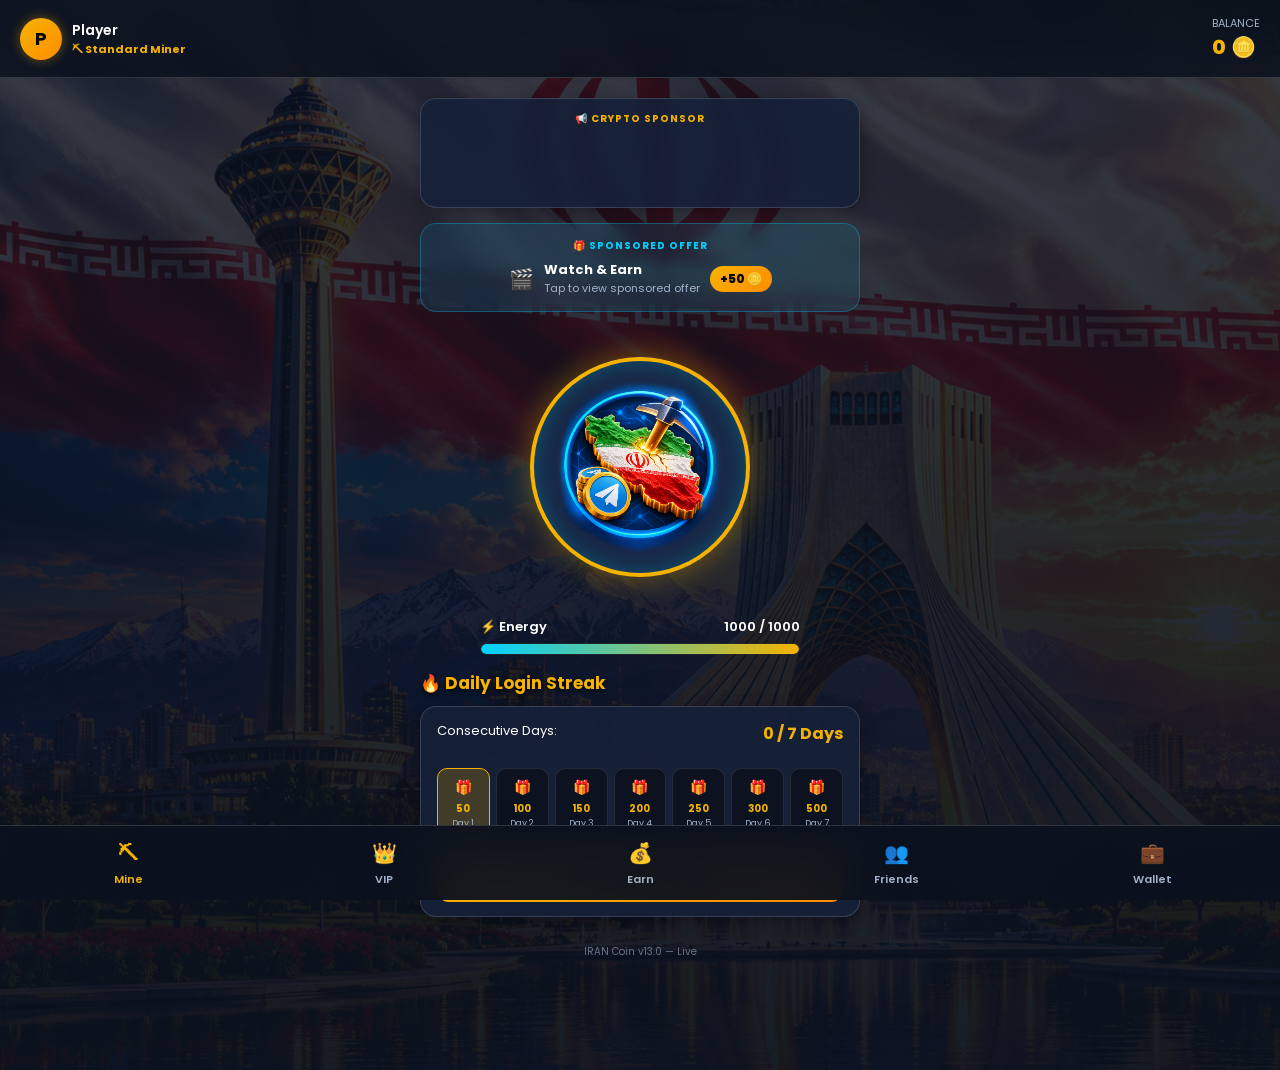
==== commit cb96acec: "Update fmt.Println message from 'Hello' to 'Goodbye'" ====
--- a/miniapp/index.html
+++ b/miniapp/index.html
@@ -53,7 +53,6 @@
             overflow-x: hidden; padding-bottom: 90px;
         }
 
-        /* ── Header ── */
         .header {
             padding: 15px 20px;
             display: flex; justify-content: space-between; align-items: center;
@@ -84,7 +83,6 @@
             display: flex; align-items: center; gap: 5px;
         }
 
-        /* ── Tabs ── */
         .tab-section {
             display: none !important;
             padding: 20px; flex-direction: column;
@@ -93,7 +91,6 @@
         }
         .tab-section.active-tab { display: flex !important; }
 
-        /* ── Miner ── */
         .miner-area {
             position: relative; margin: 20px auto;
             width: 240px; height: 240px;
@@ -115,7 +112,6 @@
             object-fit: contain; pointer-events: none;
         }
 
-        /* ── Energy Bar ── */
         .energy-box { width: 100%; max-width: 320px; margin-top: 10px; }
         .energy-info {
             display: flex; justify-content: space-between;
@@ -133,7 +129,6 @@
             border-radius: 10px; transition: width 0.2s linear;
         }
 
-        /* ── Float Animation ── */
         .tap-number {
             position: absolute; font-size: 26px; font-weight: 800;
             color: var(--accent-gold);
@@ -146,7 +141,6 @@
             100% { opacity: 0; transform: translateY(-70px) scale(1.3); }
         }
 
-        /* ── A-Ads Banner ── */
         .aads-container {
             width: 100%;
             background: var(--card-bg);
@@ -173,7 +167,6 @@
             margin: auto !important;
         }
 
-        /* ── Monetag Ad Banner ── */
         .monetag-banner {
             width: 100%;
             background: linear-gradient(135deg, 
@@ -208,7 +201,38 @@
             border-radius: 20px;
         }
 
-        /* ── Cards & Titles ── */
+        /* CPX Banner */
+        .cpx-banner {
+            width: 100%;
+            background: linear-gradient(135deg,
+                rgba(16,185,129,0.15),
+                rgba(5,150,105,0.1));
+            border: 1px solid rgba(16,185,129,0.4);
+            border-radius: 16px;
+            padding: 14px;
+            margin-bottom: 15px;
+            cursor: pointer;
+            backdrop-filter: blur(8px);
+            transition: all 0.3s ease;
+        }
+        .cpx-banner:active { transform: scale(0.98); }
+        .cpx-label {
+            font-size: 10px; color: var(--accent-green);
+            text-transform: uppercase; letter-spacing: 1px;
+            margin-bottom: 6px; font-weight: 700;
+            text-align: center;
+        }
+        .cpx-content {
+            display: flex; align-items: center;
+            justify-content: center; gap: 10px;
+        }
+        .cpx-reward {
+            background: linear-gradient(135deg, #10b981, #059669);
+            color: #fff; font-weight: 800;
+            font-size: 12px; padding: 4px 10px;
+            border-radius: 20px;
+        }
+
         .section-title {
             width: 100%; font-size: 17px; font-weight: 700;
             margin: 15px 0 10px 0;
@@ -226,7 +250,6 @@
             backdrop-filter: blur(8px);
         }
 
-        /* ── Buttons ── */
         .action-btn {
             background: var(--btn-grad); color: #000;
             font-weight: 700; font-size: 13px;
@@ -241,9 +264,7 @@
             background: rgba(255,255,255,0.1);
             color: var(--text-muted); cursor: not-allowed;
         }
-        .action-btn:disabled {
-            opacity: 0.5; cursor: not-allowed;
-        }
+        .action-btn:disabled { opacity: 0.5; cursor: not-allowed; }
         .ton-btn {
             background: var(--ton-grad); color: #fff;
             font-weight: 700; font-size: 13px;
@@ -260,21 +281,17 @@
             font-size: 15px; border-radius: 12px;
         }
 
-        /* ── Sponsor Banner ── */
         .sponsor-banner {
             width: 100%;
-            background: linear-gradient(
-                135deg,
+            background: linear-gradient(135deg,
                 rgba(0,136,204,0.3),
-                rgba(0,210,255,0.2)
-            );
+                rgba(0,210,255,0.2));
             border: 1px dashed var(--accent-blue);
             border-radius: 16px; padding: 15px;
             text-align: center; margin-bottom: 15px;
             cursor: pointer; backdrop-filter: blur(10px);
         }
 
-        /* ── VIP Tiers ── */
         .vip-tier-card {
             width: 100%; background: rgba(15,23,42,0.9);
             border: 2px solid var(--accent-gold);
@@ -298,7 +315,6 @@
         }
         @keyframes blink { 50% { opacity: 0.5; } }
 
-        /* ── Lucky Spin ── */
         .wheel-container {
             position: relative; width: 260px; height: 260px;
             margin: 10px auto 20px auto;
@@ -318,7 +334,6 @@
             filter: drop-shadow(0 2px 4px rgba(0,0,0,0.5));
         }
 
-        /* ── Wallet Input ── */
         .wallet-input {
             width: 100%;
             background: rgba(0,0,0,0.5);
@@ -328,7 +343,6 @@
             margin: 10px 0 15px 0; outline: none;
         }
 
-        /* ── Modals ── */
         .modal-overlay {
             position: fixed; top: 0; left: 0;
             width: 100%; height: 100%;
@@ -346,7 +360,6 @@
             box-shadow: 0 0 30px rgba(245,179,0,0.3);
         }
 
-        /* ── Daily Streak ── */
         .streak-grid {
             display: grid; grid-template-columns: repeat(7, 1fr);
             gap: 6px; width: 100%; margin-top: 10px;
@@ -371,7 +384,6 @@
             50%       { box-shadow: 0 0 15px rgba(245,179,0,0.8); }
         }
 
-        /* ── Referral Stats ── */
         .ref-stat-box {
             width: 100%; background: var(--card-bg);
             border: var(--card-border); border-radius: 16px;
@@ -382,11 +394,8 @@
         .ref-stat-item .val {
             font-size: 22px; font-weight: 800; color: var(--accent-gold);
         }
-        .ref-stat-item .lbl {
-            font-size: 11px; color: var(--text-muted);
-        }
-
-        /* ── Toast ── */
+        .ref-stat-item .lbl { font-size: 11px; color: var(--text-muted); }
+
         .toast {
             position: fixed; bottom: 90px; left: 50%;
             transform: translateX(-50%);
@@ -400,13 +409,11 @@
         }
         .toast.show { opacity: 1; }
 
-        /* ── Version Tag ── */
         .version-tag {
             font-size: 10px; color: var(--text-muted);
             text-align: center; margin-top: 15px; opacity: 0.6;
         }
 
-        /* ── Bottom Nav ── */
         .bottom-nav {
             position: fixed; bottom: 0; left: 0;
             width: 100%; height: 75px;
@@ -427,7 +434,6 @@
         .nav-item.active { color: var(--accent-gold); }
         .nav-icon { font-size: 20px; }
 
-        /* ── Ad Loading Overlay ── */
         .ad-loading-overlay {
             position: fixed; top: 0; left: 0;
             width: 100%; height: 100%;
@@ -448,9 +454,6 @@
 </head>
 <body>
 
-<!-- ═══════════════════════════════════════
-     HEADER
-════════════════════════════════════════ -->
 <header class="header">
     <div class="user-profile">
         <div class="avatar-circle" id="userAvatar">
@@ -470,10 +473,8 @@
     </div>
 </header>
 
-<!-- Toast -->
 <div class="toast" id="toastMsg"></div>
 
-<!-- Ad Loading Overlay -->
 <div class="ad-loading-overlay" id="adLoadingOverlay">
     <div class="ad-loading-spinner"></div>
     <p style="color:var(--accent-gold); font-weight:700;">Loading Ad...</p>
@@ -482,33 +483,23 @@
     </p>
 </div>
 
-<!-- ═══════════════════════════════════════
-     TAB 1 : MINE
-════════════════════════════════════════ -->
+<!-- TAB 1: MINE -->
 <div class="tab-section active-tab" id="tab-mine">
 
-    <!-- A-Ads Banner Mine -->
     <div class="aads-container">
         <div class="aads-label">📢 Crypto Sponsor</div>
-        <iframe
-            id="aads-mine"
-            class="aads-iframe"
+        <iframe id="aads-mine" class="aads-iframe"
             src="https://acceptable.a-ads.com/2456226?size=468x60"
-            scrolling="no"
-            frameborder="0"
-            style="height:60px;">
+            scrolling="no" frameborder="0" style="height:60px;">
         </iframe>
     </div>
 
-    <!-- Monetag Rewarded Banner (Mine Tab) -->
     <div class="monetag-banner" onclick="showMonetagRewardedPopup('mine')">
         <div class="monetag-label">🎁 Sponsored Offer</div>
         <div class="monetag-content">
             <span style="font-size:20px;">🎬</span>
             <div style="text-align:left;">
-                <div style="font-size:13px; font-weight:700;">
-                    Watch & Earn
-                </div>
+                <div style="font-size:13px; font-weight:700;">Watch & Earn</div>
                 <div style="font-size:11px; color:var(--text-muted);">
                     Tap to view sponsored offer
                 </div>
@@ -534,7 +525,6 @@
         </div>
     </div>
 
-    <!-- Daily Streak -->
     <div class="section-title">🔥 Daily Login Streak</div>
     <div class="task-card" style="flex-direction:column; gap:12px;">
         <div style="display:flex; justify-content:space-between; width:100%;">
@@ -550,12 +540,10 @@
         </button>
     </div>
 
-    <div class="version-tag">IRAN Coin v13.0 — Monetag + A-Ads Live</div>
+    <div class="version-tag">IRAN Coin v13.0 — Live</div>
 </div>
 
-<!-- ═══════════════════════════════════════
-     TAB 2 : VIP STORE
-════════════════════════════════════════ -->
+<!-- TAB 2: VIP -->
 <div class="tab-section" id="tab-vip">
     <div class="section-title">👑 VIP Passes (TON Crypto)</div>
     <p style="font-size:12px; color:var(--text-muted); 
@@ -563,7 +551,6 @@
         Upgrade using TON. Benefits activate automatically!
     </p>
 
-    <!-- Bronze -->
     <div class="vip-tier-card">
         <div class="vip-tier-header">
             <div class="vip-tier-name">🥉 Bronze VIP</div>
@@ -572,8 +559,7 @@
         <div style="font-size:12px; color:var(--text-muted);">
             ⚡ +2 Coins/Tap | 🔋 1,500 Max Energy | 🎁 +500 Daily
         </div>
-        <button class="ton-btn" id="btn-Bronze"
-                onclick="buyVip('Bronze',0.1)">
+        <button class="ton-btn" id="btn-Bronze" onclick="buyVip('Bronze',0.1)">
             Buy for 0.1 TON 💎
         </button>
         <div id="status-Bronze" class="status-checking" style="display:none;">
@@ -581,7 +567,6 @@
         </div>
     </div>
 
-    <!-- Silver -->
     <div class="vip-tier-card" style="border-color:#c0c0c0;">
         <div class="vip-tier-header">
             <div class="vip-tier-name">🥈 Silver VIP</div>
@@ -590,8 +575,7 @@
         <div style="font-size:12px; color:var(--text-muted);">
             ⚡ +5 Coins/Tap | 🔋 3,000 Max Energy | 🎁 +2,000 Daily
         </div>
-        <button class="ton-btn" id="btn-Silver"
-                onclick="buyVip('Silver',0.5)">
+        <button class="ton-btn" id="btn-Silver" onclick="buyVip('Silver',0.5)">
             Buy for 0.5 TON 💎
         </button>
         <div id="status-Silver" class="status-checking" style="display:none;">
@@ -599,7 +583,6 @@
         </div>
     </div>
 
-    <!-- Gold -->
     <div class="vip-tier-card"
          style="border-color:#ffd700; background:rgba(30,25,10,0.9);">
         <div class="vip-tier-header">
@@ -619,7 +602,6 @@
         </div>
     </div>
 
-    <!-- Diamond -->
     <div class="vip-tier-card"
          style="border-color:#00d2ff; background:rgba(10,30,45,0.9);">
         <div class="vip-tier-header">
@@ -640,26 +622,19 @@
     </div>
 </div>
 
-<!-- ═══════════════════════════════════════
-     TAB 3 : EARN & TASKS
-════════════════════════════════════════ -->
+<!-- TAB 3: EARN -->
 <div class="tab-section" id="tab-earn">
 
-    <!-- A-Ads Banner Earn -->
     <div class="aads-container">
         <div class="aads-label">📢 Crypto Sponsor</div>
-        <iframe
-            id="aads-earn"
-            class="aads-iframe"
+        <iframe id="aads-earn" class="aads-iframe"
             src="https://acceptable.a-ads.com/2456226?size=468x60"
-            scrolling="no"
-            frameborder="0"
-            style="height:60px;">
+            scrolling="no" frameborder="0" style="height:60px;">
         </iframe>
     </div>
 
-    <!-- Monetag Rewarded Interstitial Banner -->
-    <div class="monetag-banner" 
+    <!-- Monetag Banner -->
+    <div class="monetag-banner"
          onclick="showMonetagRewardedPopup('earn')"
          style="border-color:rgba(245,179,0,0.4);">
         <div class="monetag-label" style="color:var(--accent-gold);">
@@ -679,7 +654,23 @@
         </div>
     </div>
 
-    <!-- Sponsor Banner -->
+    <!-- CPX Research Banner - FIX -->
+    <div class="cpx-banner" onclick="openCPX()">
+        <div class="cpx-label">💵 Paid Surveys — Real Money</div>
+        <div class="cpx-content">
+            <span style="font-size:24px;">📋</span>
+            <div style="text-align:left;">
+                <div style="font-size:13px; font-weight:700; color:#fff;">
+                    CPX Research Surveys
+                </div>
+                <div style="font-size:11px; color:var(--text-muted);">
+                    Complete surveys & earn up to 5,000 coins
+                </div>
+            </div>
+            <div class="cpx-reward">+5000 🪙</div>
+        </div>
+    </div>
+
     <div class="sponsor-banner"
          onclick="openTgLink('https://t.me/IRANCoinGroup')">
         <h4 style="color:var(--accent-gold); font-size:14px; margin-bottom:2px;">
@@ -728,7 +719,7 @@
 
     <div class="section-title">🎬 Sponsored Tasks</div>
 
-    <!-- Monetag Rewarded Video Task -->
+    <!-- Watch Ad Task -->
     <div class="task-card">
         <div style="display:flex; align-items:center; gap:12px;">
             <span style="font-size:24px;">🎬</span>
@@ -743,26 +734,10 @@
                 onclick="watchVideoAd()">Watch</button>
     </div>
 
-    <!-- CPX Survey -->
-    <div class="task-card">
-        <div style="display:flex; align-items:center; gap:12px;">
-            <span style="font-size:24px;">📋</span>
-            <div>
-                <h4>CPX Paid Surveys</h4>
-                <span style="font-size:12px; color:var(--accent-gold);">
-                    Up to +5,000 Coins
-                </span>
-            </div>
-        </div>
-        <button class="action-btn" onclick="openCPX()">Start</button>
-    </div>
-
     <div class="section-title">📢 Community Tasks</div>
 
-    <!-- Dynamic Sponsor Tasks -->
     <div id="sponsorTasksContainer"></div>
 
-    <!-- Channel Task -->
     <div class="task-card">
         <div style="display:flex; align-items:center; gap:12px;">
             <span style="font-size:24px;">✈️</span>
@@ -781,7 +756,6 @@
                 )">Join</button>
     </div>
 
-    <!-- Group Task -->
     <div class="task-card">
         <div style="display:flex; align-items:center; gap:12px;">
             <span style="font-size:24px;">💬</span>
@@ -800,12 +774,10 @@
                 )">Join</button>
     </div>
 
-    <div class="version-tag">IRAN Coin v13.0 — Monetag + A-Ads Live</div>
+    <div class="version-tag">IRAN Coin v13.0 — Live</div>
 </div>
 
-<!-- ═══════════════════════════════════════
-     TAB 4 : FRIENDS
-════════════════════════════════════════ -->
+<!-- TAB 4: FRIENDS -->
 <div class="tab-section" id="tab-friends">
     <div class="section-title">👥 Invite Friends</div>
 
@@ -825,8 +797,7 @@
         <h4>Invite Friends & Earn</h4>
         <p style="font-size:13px; color:var(--text-muted); line-height:1.5;">
             Receive <strong style="color:var(--accent-gold);">
-            +50 IRAN Coins</strong> for every friend who joins using
-            your unique invite link.
+            +50 IRAN Coins</strong> for every friend who joins.
         </p>
     </div>
 
@@ -841,9 +812,7 @@
     </button>
 </div>
 
-<!-- ═══════════════════════════════════════
-     TAB 5 : WALLET
-════════════════════════════════════════ -->
+<!-- TAB 5: WALLET -->
 <div class="tab-section" id="tab-wallet">
     <div class="section-title">💼 Withdrawal Hub</div>
     <div class="task-card"
@@ -880,9 +849,7 @@
     </div>
 </div>
 
-<!-- ═══════════════════════════════════════
-     MODALS
-════════════════════════════════════════ -->
+<!-- MODALS -->
 <div class="modal-overlay" id="customModal">
     <div class="modal-card">
         <h3 id="modalTitle"
@@ -899,9 +866,7 @@
     </div>
 </div>
 
-<!-- ═══════════════════════════════════════
-     BOTTOM NAV
-════════════════════════════════════════ -->
+<!-- BOTTOM NAV -->
 <nav class="bottom-nav">
     <div class="nav-item active" onclick="switchTab('tab-mine', this)">
         <span class="nav-icon">⛏</span><span>Mine</span>
@@ -920,20 +885,18 @@
     </div>
 </nav>
 
-<!-- ═══════════════════════════════════════
-     JAVASCRIPT v13.0
-════════════════════════════════════════ -->
 <script>
 "use strict";
 
 /* ─── Constants ─── */
-const ADMIN_WALLET = "UQCcUO7XRuLyf46obnkSUrec5L00yng7sw8Jut04rlLKCSjB";
-const BACKEND_URL  = "https://iran-coin-bot-production.up.railway.app";
-const MONETAG_ZONE = "11894107";
-const AD_COOLDOWN  = 30 * 60 * 1000; // 30 minutes
+const ADMIN_WALLET  = "UQCcUO7XRuLyf46obnkSUrec5L00yng7sw8Jut04rlLKCSjB";
+const BACKEND_URL   = "https://iran-coin-bot-production.up.railway.app";
+const MONETAG_ZONE  = "11894107";
+const CPX_APP_ID    = "36350";
+const AD_COOLDOWN   = 30 * 60 * 1000;
 
 /* ─── Telegram Init ─── */
-const tg = window.Telegram?.WebApp;
+const tg   = window.Telegram?.WebApp;
 if (tg) { try { tg.ready(); tg.expand(); } catch(e){} }
 const user = tg?.initDataUnsafe?.user
           || { id: 979411415, first_name: "Player" };
@@ -948,27 +911,44 @@
 let refCount      = 0;
 let isSpinning    = false;
 
-/* ─── LocalStorage Helpers ─── */
+/* ─── LocalStorage ─── */
 function lsGet(k, def = '') {
-    const v = localStorage.getItem(k);
-    return v !== null ? v : def;
-}
-function lsSet(k, v) { localStorage.setItem(k, String(v)); }
+    try {
+        const v = localStorage.getItem(k);
+        return v !== null ? v : def;
+    } catch(e) { return def; }
+}
+function lsSet(k, v) {
+    try { localStorage.setItem(k, String(v)); } catch(e) {}
+}
 
 function loadLocal() {
-    balance       = parseInt(lsGet('irc_bal',  '0'))    || 0;
-    vipTier       = lsGet('irc_vip',           'Free');
-    tapValue      = parseInt(lsGet('irc_tap',  '1'))    || 1;
-    maxEnergy     = parseInt(lsGet('irc_maxen','1000')) || 1000;
-    vipDailyBonus = parseInt(lsGet('irc_vdaily','0'))   || 0;
-    refCount      = parseInt(lsGet('irc_refs', '0'))    || 0;
+    // سکه‌ها هیچ‌وقت ریست نمیشن
+    const savedBal = parseInt(lsGet('irc_bal', '0'));
+    balance       = isNaN(savedBal) ? 0 : Math.max(0, savedBal);
+    vipTier       = lsGet('irc_vip',    'Free');
+    tapValue      = parseInt(lsGet('irc_tap',   '1'))    || 1;
+    maxEnergy     = parseInt(lsGet('irc_maxen', '1000')) || 1000;
+    vipDailyBonus = parseInt(lsGet('irc_vdaily','0'))    || 0;
+    refCount      = parseInt(lsGet('irc_refs',  '0'))    || 0;
     energy        = maxEnergy;
 }
 
 function saveBalance(val) {
-    balance = Math.max(0, Math.floor(val) || 0);
-    lsSet('irc_bal', balance);
-    updateUI();
+    // محافظت از ریست شدن
+    const newBal = Math.max(0, Math.floor(val) || 0);
+    // فقط اگه بزرگتر یا مساوی صفر بود و منطقی بود ذخیره کن
+    if (newBal >= 0) {
+        balance = newBal;
+        lsSet('irc_bal', balance);
+        updateUI();
+    }
+}
+
+function addCoins(amount) {
+    // همیشه اضافه کن، هیچ‌وقت کم نکن (مگر برداشت)
+    const amt = Math.max(0, Math.floor(amount) || 0);
+    saveBalance(balance + amt);
 }
 
 /* ─── Toast ─── */
@@ -992,19 +972,18 @@
 
 /* ─── UI Update ─── */
 function updateUI() {
-    /* Balance */
     const balEl = document.getElementById('userBalance');
     if (balEl) balEl.innerText = balance.toLocaleString();
+
     const wBal = document.getElementById('walletBalance');
     if (wBal) wBal.innerText = balance.toLocaleString() + ' 🪙';
 
-    /* Energy */
     const enText = document.getElementById('energyText');
     if (enText) enText.innerText = `${energy} / ${maxEnergy}`;
+
     const enFill = document.getElementById('energyFill');
-    if (enFill) enFill.style.width = `${(energy / maxEnergy) * 100}%`;
-
-    /* VIP */
+    if (enFill) enFill.style.width = `${Math.min(100,(energy/maxEnergy)*100)}%`;
+
     if (vipTier !== "Free") {
         const crown = document.getElementById('vipCrown');
         if (crown) crown.style.display = 'block';
@@ -1014,29 +993,29 @@
         if (desc) desc.innerText = `+${vipDailyBonus.toLocaleString()} Coins / 24h`;
     }
 
-    /* VIP Buttons */
     ['Bronze','Silver','Gold','Diamond'].forEach(t => {
         const btn = document.getElementById(`btn-${t}`);
         if (btn && vipTier === t) {
-            btn.innerText = "ACTIVE TIER ✓";
-            btn.className = "ton-btn active-tier-btn";
-            btn.onclick   = null;
+            btn.innerText   = "ACTIVE TIER ✓";
+            btn.className   = "ton-btn active-tier-btn";
+            btn.onclick     = null;
         }
     });
 
-    /* Referral */
     const rcEl = document.getElementById('refCount');
     if (rcEl) rcEl.innerText = refCount;
     const reEl = document.getElementById('refEarned');
     if (reEl) reEl.innerText = (refCount * 50).toLocaleString();
 
-    /* User info */
     const nameEl = document.getElementById('userName');
     if (nameEl) nameEl.innerText = user.first_name || "Player";
+
     const avatarEl = document.getElementById('userAvatar');
-    if (avatarEl && avatarEl.childNodes[0]) {
-        avatarEl.childNodes[0].nodeValue =
-            (user.first_name || "P").charAt(0).toUpperCase();
+    if (avatarEl) {
+        const txt = avatarEl.childNodes[0];
+        if (txt && txt.nodeType === 3) {
+            txt.nodeValue = (user.first_name || "P").charAt(0).toUpperCase();
+        }
     }
 }
 
@@ -1047,19 +1026,36 @@
         if (!res.ok) return;
         const data = await res.json();
 
-        if (typeof data.balance === 'number') {
-            balance = Math.max(balance, data.balance);
+        // سکه‌ها فقط اگه سرور بیشتر داشت آپدیت میشن
+        if (typeof data.balance === 'number' && data.balance > balance) {
+            balance = data.balance;
             lsSet('irc_bal', balance);
         }
-        if (data.vip_tier)   { vipTier = data.vip_tier; lsSet('irc_vip', vipTier); }
-        if (data.tap_value)  { tapValue = data.tap_value; lsSet('irc_tap', tapValue); }
-        if (data.max_energy) { maxEnergy = data.max_energy; lsSet('irc_maxen', maxEnergy); }
-        if (data.referrals)  { refCount = data.referrals; lsSet('irc_refs', refCount); }
-        if (data.vip_daily)  { vipDailyBonus = data.vip_daily; lsSet('irc_vdaily', vipDailyBonus); }
+
+        if (data.vip_tier && data.vip_tier !== 'Free') {
+            vipTier = data.vip_tier;
+            lsSet('irc_vip', vipTier);
+        }
+        if (data.tap_value  && data.tap_value > tapValue) {
+            tapValue = data.tap_value;
+            lsSet('irc_tap', tapValue);
+        }
+        if (data.max_energy && data.max_energy > maxEnergy) {
+            maxEnergy = data.max_energy;
+            lsSet('irc_maxen', maxEnergy);
+        }
+        if (data.referrals)  {
+            refCount = data.referrals;
+            lsSet('irc_refs', refCount);
+        }
+        if (data.vip_daily)  {
+            vipDailyBonus = data.vip_daily;
+            lsSet('irc_vdaily', vipDailyBonus);
+        }
         if (Array.isArray(data.tasks)) renderSponsorTasks(data.tasks);
 
         updateUI();
-    } catch(e) { /* offline */ }
+    } catch(e) { /* offline - سکه‌ها دست نمیخوره */ }
 }
 
 /* ─── Tab Switch ─── */
@@ -1074,10 +1070,8 @@
     if (el) el.classList.add('active');
 
     if (tabId === 'tab-earn') setTimeout(drawWheel, 80);
-
-    /* Lazy load A-Ads */
-    if (tabId === 'tab-mine')  lazyLoadIframe('aads-mine');
-    if (tabId === 'tab-earn')  lazyLoadIframe('aads-earn');
+    if (tabId === 'tab-mine') lazyLoadIframe('aads-mine');
+    if (tabId === 'tab-earn') lazyLoadIframe('aads-earn');
 }
 
 function lazyLoadIframe(id) {
@@ -1096,14 +1090,15 @@
     }
 }, 1000);
 
-/* ─── Tap Mechanics ─── */
+/* ─── Tap ─── */
 const tapBtn = document.getElementById('tapBtn');
-let lastTapTime = 0;
+let lastTapTime  = 0;
+let pendingTaps  = 0;
 
 if (tapBtn) {
     tapBtn.addEventListener('pointerdown', (e) => {
         const now = Date.now();
-        if (now - lastTapTime < 100) return; // max 10 taps/sec
+        if (now - lastTapTime < 100) return;
         lastTapTime = now;
 
         if (energy < tapValue) {
@@ -1112,9 +1107,9 @@
         }
 
         energy -= tapValue;
-        saveBalance(balance + tapValue);
-
-        /* Float number */
+        pendingTaps += tapValue;
+        addCoins(tapValue);
+
         const num = document.createElement('div');
         num.className = 'tap-number';
         num.innerText = `+${tapValue}`;
@@ -1126,14 +1121,16 @@
 
         try { tg?.HapticFeedback?.impactOccurred('light'); } catch(e) {}
 
-        /* Debounced backend sync */
         clearTimeout(tapBtn._syncTimer);
         tapBtn._syncTimer = setTimeout(() => {
-            fetch(`${BACKEND_URL}/api/v1/tap`, {
-                method: "POST",
-                headers: {"Content-Type":"application/json"},
-                body: JSON.stringify({ user_id: user.id, count: tapValue })
-            }).catch(()=>{});
+            if (pendingTaps > 0) {
+                fetch(`${BACKEND_URL}/api/v1/tap`, {
+                    method: "POST",
+                    headers: {"Content-Type":"application/json"},
+                    body: JSON.stringify({ user_id: user.id, count: pendingTaps })
+                }).catch(()=>{});
+                pendingTaps = 0;
+            }
         }, 500);
     });
 }
@@ -1145,7 +1142,7 @@
     else window.open(url, '_blank');
 }
 
-/* ─── Monetag Rewarded Popup ─── */
+/* ─── Monetag ─── */
 function showMonetagRewardedPopup(source) {
     const overlay = document.getElementById('adLoadingOverlay');
     if (overlay) overlay.style.display = 'flex';
@@ -1160,7 +1157,7 @@
     showFn('pop')
         .then(() => {
             if (overlay) overlay.style.display = 'none';
-            saveBalance(balance + 50);
+            addCoins(50);
             showToast('🎉 +50 Coins earned!');
             fetch(`${BACKEND_URL}/api/v1/ads/monetag?telegram_id=${user.id}&source=${source}&reward=50`)
                 .catch(()=>{});
@@ -1171,18 +1168,16 @@
         });
 }
 
-/* ─── Watch Video Ad (Monetag Rewarded) ─── */
+/* ─── Watch Video Ad ─── */
 function watchVideoAd() {
-    const now     = Date.now();
-    const lastAd  = parseInt(lsGet('irc_last_ad', '0')) || 0;
+    const now      = Date.now();
+    const lastAd   = parseInt(lsGet('irc_last_ad', '0')) || 0;
     const btnWatch = document.getElementById('btnWatchVideo');
 
     if (now - lastAd < AD_COOLDOWN) {
         const wait = Math.ceil((AD_COOLDOWN - (now - lastAd)) / 60000);
-        return showAppModal(
-            "PLEASE WAIT",
-            `⏳ Next ad available in ~${wait} minute(s).`
-        );
+        return showAppModal("PLEASE WAIT",
+            `⏳ Next ad available in ~${wait} minute(s).`);
     }
 
     const overlay = document.getElementById('adLoadingOverlay');
@@ -1197,18 +1192,18 @@
                 if (overlay) overlay.style.display = 'none';
                 if (btnWatch) btnWatch.disabled = false;
                 lsSet('irc_last_ad', Date.now());
-                saveBalance(balance + 100);
+                addCoins(100);
                 fetch(`${BACKEND_URL}/api/v1/ads/watch?telegram_id=${user.id}`)
                     .catch(()=>{});
                 showAppModal("REWARD ADDED", "🎉 +100 IRAN Coins added!");
             })
-            .catch((e) => {
+            .catch(() => {
                 if (overlay) overlay.style.display = 'none';
                 if (btnWatch) btnWatch.disabled = false;
-                showAppModal("AD SKIPPED", "⚠️ Please watch the full ad to earn coins.");
+                showAppModal("AD SKIPPED",
+                    "⚠️ Please watch the full ad to earn coins.");
             });
     } else {
-        /* Fallback 5s */
         if (overlay) overlay.style.display = 'none';
         if (btnWatch) btnWatch.disabled = false;
         simulateFallbackAd();
@@ -1228,14 +1223,15 @@
             if (overlay) overlay.style.display = 'none';
             if (btnWatch) btnWatch.disabled = false;
             lsSet('irc_last_ad', Date.now());
-            saveBalance(balance + 100);
-            fetch(`${BACKEND_URL}/api/v1/ads/watch?telegram_id=${user.id}`).catch(()=>{});
+            addCoins(100);
+            fetch(`${BACKEND_URL}/api/v1/ads/watch?telegram_id=${user.id}`)
+                .catch(()=>{});
             showAppModal("REWARD ADDED", "🎉 +100 IRAN Coins added!");
         }
     }, 1000);
 }
 
-/* ─── In-App Interstitial (Auto) ─── */
+/* ─── Monetag In-App ─── */
 function startInAppInterstitial() {
     const showFn = window[`show_${MONETAG_ZONE}`];
     if (typeof showFn !== 'function') return;
@@ -1243,22 +1239,32 @@
         showFn({
             type: 'inApp',
             inAppSettings: {
-                frequency: 2,
-                capping: 0.1,
-                interval: 30,
-                timeout: 5,
-                everyPage: false
+                frequency: 2, capping: 0.1,
+                interval: 30, timeout: 5, everyPage: false
             }
         });
     } catch(e) {}
 }
 
-/* ─── CPX Surveys ─── */
+/* ─── CPX Research - FIXED ─── */
 function openCPX() {
-    const url = `https://offers.cpx-research.com/index.html?app_id=24785` +
-                `&ext_user_id=${user.id}`;
-    if (tg?.openLink) tg.openLink(url);
-    else window.open(url, '_blank');
+    // URL صحیح CPX Research با app_id=36350
+    const cpxUrl = `https://offers.cpx-research.com/index.html` +
+                   `?app_id=${CPX_APP_ID}` +
+                   `&ext_user_id=${user.id}` +
+                   `&username=${encodeURIComponent(user.first_name || 'Player')}` +
+                   `&email=${user.id}@irancoin.app` +
+                   `&subid_1=irancoin` +
+                   `&subid_2=${user.id}`;
+
+    // باز کردن در تلگرام
+    if (tg?.openLink) {
+        tg.openLink(cpxUrl);
+    } else {
+        window.open(cpxUrl, '_blank');
+    }
+
+    showToast('📋 Opening CPX Surveys...');
 }
 
 /* ─── VIP Purchase ─── */
@@ -1280,21 +1286,20 @@
 /* ─── VIP Daily Claim ─── */
 function claimVipDaily() {
     if (vipTier === "Free" || vipDailyBonus <= 0) {
-        return showAppModal(
-            "VIP REQUIRED",
-            "⚠️ Active VIP Pass required to claim daily bonuses!"
-        );
+        return showAppModal("VIP REQUIRED",
+            "⚠️ Active VIP Pass required to claim daily bonuses!");
     }
     const today = new Date().toDateString();
     if (lsGet('irc_vip_claim_date') === today) {
         return showAppModal("CLAIMED TODAY", "⚠️ Come back tomorrow!");
     }
-    saveBalance(balance + vipDailyBonus);
+    addCoins(vipDailyBonus);
     lsSet('irc_vip_claim_date', today);
-    showAppModal("BONUS CLAIMED", `🎉 +${vipDailyBonus.toLocaleString()} VIP Coins!`);
-}
-
-/* ─── Daily Streak ─── */
+    showAppModal("BONUS CLAIMED",
+        `🎉 +${vipDailyBonus.toLocaleString()} VIP Coins!`);
+}
+
+/* ─── Daily Streak - FIXED ─── */
 const STREAK_REWARDS = [50, 100, 150, 200, 250, 300, 500];
 
 function buildStreakGrid() {
@@ -1304,20 +1309,22 @@
     const lastClaim = lsGet('irc_streak_date', '');
     const today     = new Date().toDateString();
     grid.innerHTML  = '';
+
     STREAK_REWARDS.forEach((reward, i) => {
-        const div = document.createElement('div');
-        div.className = 'streak-day';
-        div.innerHTML = `
+        const div       = document.createElement('div');
+        div.className   = 'streak-day';
+        div.innerHTML   = `
             <div style="font-size:14px;">${i < streak ? '✅' : '🎁'}</div>
             <div style="margin-top:3px; color:var(--accent-gold);
                  font-weight:700;">${reward}</div>
             <div style="color:var(--text-muted); font-size:9px;">
                 Day ${i+1}
             </div>`;
-        if (i < streak) div.classList.add('claimed');
+        if (i < streak)                        div.classList.add('claimed');
         if (i === streak && lastClaim !== today) div.classList.add('today');
         grid.appendChild(div);
     });
+
     const sc = document.getElementById('streakCount');
     if (sc) sc.innerText = `${streak} / 7 Days`;
 }
@@ -1325,24 +1332,40 @@
 function claimStreak() {
     const today     = new Date().toDateString();
     const lastClaim = lsGet('irc_streak_date', '');
-    const yesterday = new Date(Date.now() - 86400000).toDateString();
+
     if (lastClaim === today) {
         return showAppModal("ALREADY CLAIMED", "⚠️ Already claimed today!");
     }
+
     let streak = parseInt(lsGet('irc_streak', '0')) || 0;
-    if (lastClaim !== yesterday && lastClaim !== '') streak = 0;
-    const reward = STREAK_REWARDS[streak] || STREAK_REWARDS[6];
+
+    // بررسی دیروز
+    const yesterday = new Date(Date.now() - 86400000).toDateString();
+    if (lastClaim !== yesterday && lastClaim !== '') {
+        // streak شکسته - از اول
+        streak = 0;
+    }
+
+    // پاداش روز فعلی
+    const dayIndex = Math.min(streak, 6);
+    const reward   = STREAK_REWARDS[dayIndex];
+
+    // آپدیت streak
     streak = streak >= 6 ? 0 : streak + 1;
-    saveBalance(balance + reward);
-    lsSet('irc_streak', streak);
+
+    addCoins(reward);
+    lsSet('irc_streak',      streak);
     lsSet('irc_streak_date', today);
     buildStreakGrid();
+
     fetch(`${BACKEND_URL}/api/v1/streak`, {
         method: "POST",
         headers: {"Content-Type":"application/json"},
         body: JSON.stringify({ user_id: user.id, day: streak, reward })
     }).catch(()=>{});
-    showAppModal("STREAK BONUS!", `🔥 Streak Day!\n🎉 +${reward} IRAN Coins!`);
+
+    showAppModal("STREAK BONUS!",
+        `🔥 Day ${dayIndex + 1} Streak!\n🎉 +${reward} IRAN Coins!`);
 }
 
 /* ─── Lucky Spin ─── */
@@ -1351,6 +1374,7 @@
 const prizeValues = [500, 10, 0, 50, 0, 20, 100, 0];
 const colors      = ['#f5b300','#0f172a','#ef4444','#1e293b',
                      '#ef4444','#0f172a','#10b981','#ef4444'];
+let wheelDeg = 0;
 
 function drawWheel() {
     const canvas = document.getElementById("wheelCanvas");
@@ -1379,44 +1403,48 @@
 
 function spinWheel() {
     if (isSpinning) return;
-    const today = new Date().toDateString();
+    const today   = new Date().toDateString();
     if (lsGet('irc_spin_date') === today) {
         return showAppModal("ALREADY SPUN", "⚠️ Try again tomorrow!");
     }
+
     isSpinning = true;
     const spinBtn = document.getElementById('spinBtn');
     if (spinBtn) spinBtn.disabled = true;
 
+    // اولین spin همیشه برنده
     let winIdx;
     if (!lsGet('irc_spin_first')) {
-        winIdx = 0;
+        winIdx = 0; // 500 coins
         lsSet('irc_spin_first', 'done');
     } else {
         winIdx = Math.floor(Math.random() * 8);
     }
 
     const canvas = document.getElementById("wheelCanvas");
-    const deg    = 360 * 5 + (360 - winIdx * 45 - 22.5);
+    const extra  = 360 * 5;
+    const target = extra + (360 - winIdx * 45 - 22.5);
+    wheelDeg     = wheelDeg + target;
+
     if (canvas) {
         canvas.style.transition = "transform 4s cubic-bezier(0.17,0.67,0.12,0.99)";
-        canvas.style.transform  = `rotate(${deg}deg)`;
+        canvas.style.transform  = `rotate(${wheelDeg}deg)`;
     }
 
     setTimeout(() => {
         const prize = prizeValues[winIdx];
-        saveBalance(balance + prize);
+        if (prize > 0) addCoins(prize);
         lsSet('irc_spin_date', today);
         isSpinning = false;
         if (spinBtn) spinBtn.disabled = false;
-        if (canvas) {
-            canvas.style.transition = "none";
-            canvas.style.transform  = `rotate(${deg % 360}deg)`;
-        }
+
         if (prize > 0) {
-            showAppModal("CONGRATULATIONS!", `🎉 You won ${prize} IRAN Coins!`);
+            showAppModal("CONGRATULATIONS!",
+                `🎉 You won ${prize} IRAN Coins!`);
         } else {
             showAppModal("NO LUCK TODAY", `❌ Try again tomorrow!`);
         }
+
         fetch(`${BACKEND_URL}/api/v1/spin`, {
             method: "POST",
             headers: {"Content-Type":"application/json"},
@@ -1434,7 +1462,7 @@
         openTgLink(link);
         btn.innerText = "✅ Check";
         btn.style.background = "linear-gradient(135deg,#10b981,#059669)";
-        btn.style.color = "#fff";
+        btn.style.color      = "#fff";
     } else {
         fetch(`${BACKEND_URL}/api/v1/check_member`, {
             method: "POST",
@@ -1448,8 +1476,8 @@
             if (data.success) {
                 btn.innerText = "Claimed ✓";
                 btn.classList.add('completed');
-                btn.onclick = null;
-                saveBalance(balance + reward);
+                btn.onclick   = null;
+                addCoins(reward);
                 showAppModal("TASK COMPLETED",
                     `🎉 Verified! +${reward} IRAN Coins added.`);
             } else {
@@ -1460,8 +1488,8 @@
         .catch(() => {
             btn.innerText = "Claimed ✓";
             btn.classList.add('completed');
-            btn.onclick = null;
-            saveBalance(balance + reward);
+            btn.onclick   = null;
+            addCoins(reward);
             showAppModal("TASK COMPLETED", `🎉 +${reward} IRAN Coins!`);
         });
     }
@@ -1502,15 +1530,15 @@
     if (!btn || btn.innerText === 'Done ✓') return;
     if (btn.innerText === 'Join') {
         openTgLink(link);
-        btn.innerText = '✅ Check';
-        btn.style.background = "linear-gradient(135deg,#10b981,#059669)";
-        btn.style.color = "#fff";
+        btn.innerText            = '✅ Check';
+        btn.style.background     = "linear-gradient(135deg,#10b981,#059669)";
+        btn.style.color          = "#fff";
     } else {
         lsSet(`irc_task_${taskId}`, 'done');
         btn.innerText = 'Done ✓';
         btn.classList.add('completed');
         btn.disabled  = true;
-        saveBalance(balance + reward);
+        addCoins(reward);
         showAppModal("TASK DONE", `🎉 +${reward} IRAN Coins!`);
     }
 }
@@ -1518,7 +1546,8 @@
 /* ─── Referral ─── */
 function shareReferral() {
     const refLink = `https://t.me/IranCoinEarnBot?start=ref_${user.id}`;
-    const text    = `🚀 Join IRAN Coin & mine crypto! Bonus coins: ${refLink}`;
+    const text    = `🚀 Join IRAN Coin & mine crypto!\n` +
+                    `Use my invite link: ${refLink}`;
     openTgLink(`https://t.me/share/url?url=${encodeURIComponent(refLink)}` +
                `&text=${encodeURIComponent(text)}`);
 }
@@ -1526,8 +1555,8 @@
 function copyReferral() {
     const link = `https://t.me/IranCoinEarnBot?start=ref_${user.id}`;
     navigator.clipboard.writeText(link)
-        .then(() => showToast('📋 Referral link copied!'))
-        .catch(() => showAppModal("COPY LINK", link));
+        .then(()  => showToast('📋 Referral link copied!'))
+        .catch(()  => showAppModal("COPY LINK", link));
 }
 
 /* ─── Withdrawal ─── */
@@ -1539,15 +1568,19 @@
     }
     if (balance < 10000) {
         return showAppModal("MINIMUM LIMIT",
-            `⚠️ Min 10,000 coins required.\nYour balance: ${balance.toLocaleString()}`);
-    }
+            `⚠️ Min 10,000 coins required.\n` +
+            `Your balance: ${balance.toLocaleString()}`);
+    }
+
+    const withdrawAmount = balance;
+
     fetch(`${BACKEND_URL}/api/v1/withdraw`, {
         method: "POST",
         headers: {"Content-Type":"application/json"},
         body: JSON.stringify({
-            telegram_id: user.id,
+            telegram_id:    user.id,
             wallet_address: wallet,
-            amount: balance
+            amount:         withdrawAmount
         })
     })
     .then(() => {
@@ -1558,7 +1591,7 @@
                      border-radius:12px; padding:10px; margin-bottom:8px;
                      font-size:12px; text-align:left;">
                     <span style="color:var(--accent-gold);">
-                        ${balance.toLocaleString()} Coins
+                        ${withdrawAmount.toLocaleString()} Coins
                     </span> →
                     <span style="color:var(--text-muted);">
                         ${wallet.slice(0,8)}...${wallet.slice(-6)}
@@ -1568,12 +1601,12 @@
                     </span>
                 </div>` + hist.innerHTML;
         }
+        // بعد از submit موجودی صفر میشه (چون سرور کم کرده)
         saveBalance(0);
         showAppModal("REQUEST SUBMITTED",
             "✅ Withdrawal sent to admin for review!");
     })
     .catch(() => {
-        saveBalance(0);
         showAppModal("REQUEST SUBMITTED",
             "✅ Withdrawal request submitted!");
     });
@@ -1585,21 +1618,16 @@
     updateUI();
     drawWheel();
     buildStreakGrid();
-
-    /* Load Mine tab A-Ads */
     lazyLoadIframe('aads-mine');
-
-    /* Start Monetag In-App Interstitial after 5s */
     setTimeout(startInAppInterstitial, 5000);
-
-    /* Backend sync */
     syncData();
     setInterval(syncData, 20000);
 
-    /* Auto-repair */
+    // Auto-repair بدون ریست سکه
     setInterval(() => {
         if (isNaN(balance) || balance < 0) {
-            balance = parseInt(lsGet('irc_bal', '0')) || 0;
+            const saved = parseInt(lsGet('irc_bal', '0'));
+            balance = isNaN(saved) ? 0 : Math.max(0, saved);
         }
         const active = document.querySelectorAll('.tab-section.active-tab');
         if (active.length === 0) {
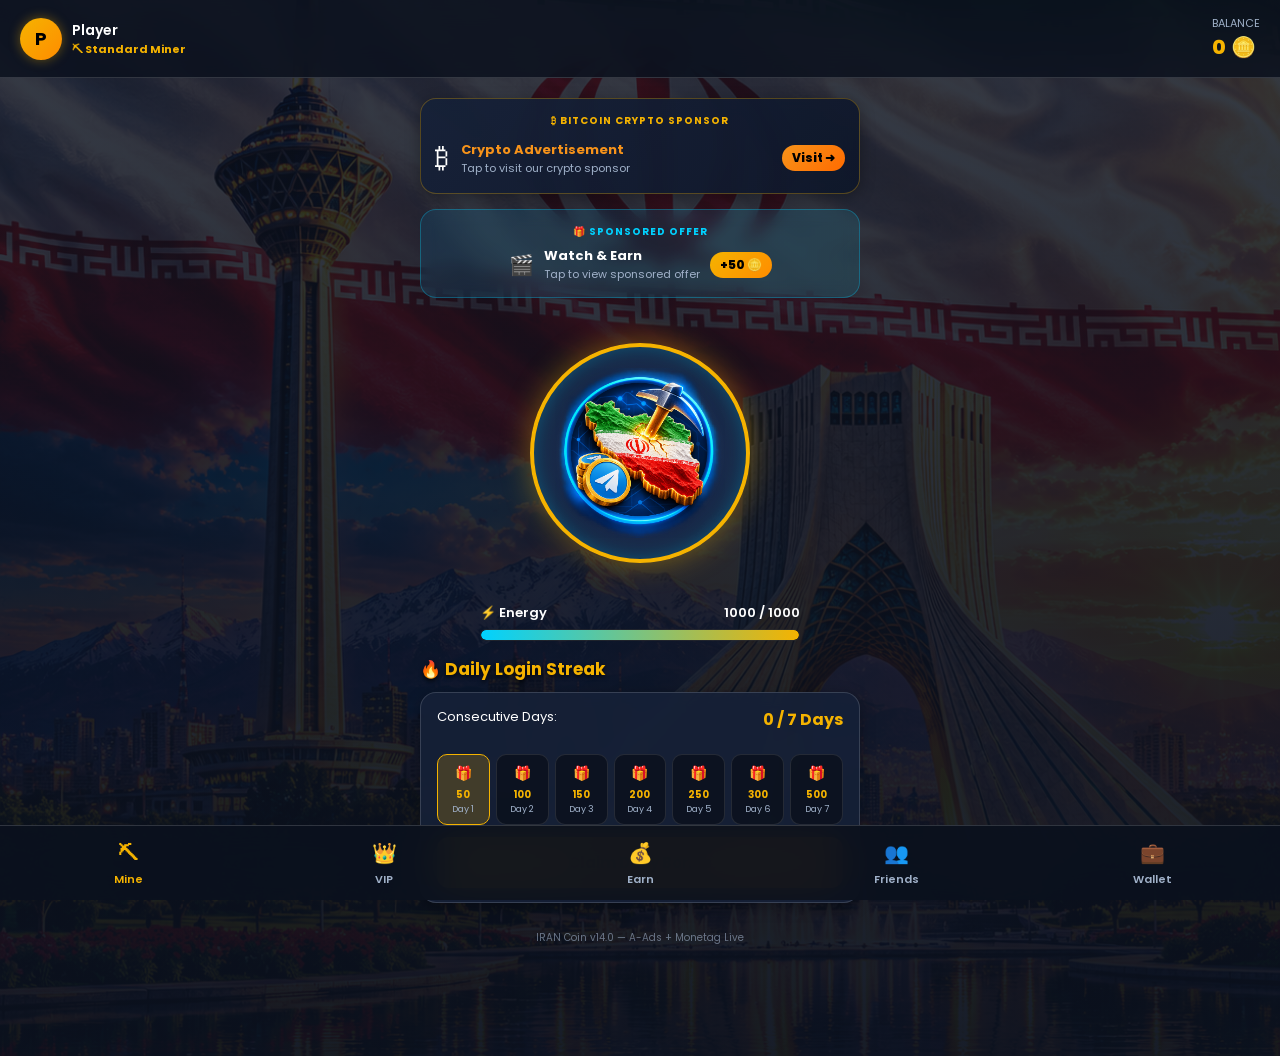
==== commit 3a5b9bcc: "Update print statement from 'Hello' to 'Goodbye'" ====
--- a/miniapp/index.html
+++ b/miniapp/index.html
@@ -4,12 +4,9 @@
     <meta charset="UTF-8">
     <meta name="viewport" content="width=device-width, initial-scale=1.0, 
           maximum-scale=1.0, user-scalable=no">
-    <title>IRAN Coin - Master Build v13.0</title>
+    <title>IRAN Coin - Master Build v14.0</title>
     
-    <!-- Telegram WebApp SDK -->
     <script src="https://telegram.org/js/telegram-web-app.js"></script>
-    
-    <!-- Monetag SDK -->
     <script src='//libtl.com/sdk.js' 
             data-zone='11894107' 
             data-sdk='show_11894107'>
@@ -141,36 +138,46 @@
             100% { opacity: 0; transform: translateY(-70px) scale(1.3); }
         }
 
+        /* ── A-Ads کلیکی ── */
         .aads-container {
             width: 100%;
-            background: var(--card-bg);
-            border: var(--card-border);
+            background: linear-gradient(135deg,
+                rgba(22,33,56,0.95),
+                rgba(15,23,42,0.95));
+            border: 1px solid rgba(245,179,0,0.3);
             border-radius: 16px;
-            padding: 12px;
+            padding: 14px;
             margin-bottom: 15px;
-            text-align: center;
+            cursor: pointer;
             box-shadow: 0 4px 15px rgba(0,0,0,0.3);
             backdrop-filter: blur(8px);
-            min-height: 90px;
-            overflow: visible;
+            transition: all 0.3s ease;
+        }
+        .aads-container:active {
+            transform: scale(0.98);
+            border-color: var(--accent-gold);
         }
         .aads-label {
             font-size: 10px; color: var(--accent-gold);
             text-transform: uppercase; letter-spacing: 1px;
-            margin-bottom: 8px; font-weight: 700;
-        }
-        .aads-iframe {
-            width: 100% !important;
-            height: 60px !important;
-            border: 0 !important;
-            display: block !important;
-            margin: auto !important;
-        }
-
+            margin-bottom: 8px; font-weight: 700; text-align: center;
+        }
+        .aads-content {
+            display: flex; align-items: center;
+            justify-content: center; gap: 12px;
+        }
+        .aads-reward {
+            background: linear-gradient(135deg, #f7931a, #ff6b00);
+            color: #000; font-weight: 800;
+            font-size: 12px; padding: 4px 10px;
+            border-radius: 20px; white-space: nowrap;
+        }
+
+        /* ── Monetag Banner ── */
         .monetag-banner {
             width: 100%;
-            background: linear-gradient(135deg, 
-                rgba(0,136,204,0.15), 
+            background: linear-gradient(135deg,
+                rgba(0,136,204,0.15),
                 rgba(0,210,255,0.1));
             border: 1px solid rgba(0,210,255,0.3);
             border-radius: 16px;
@@ -201,7 +208,7 @@
             border-radius: 20px;
         }
 
-        /* CPX Banner */
+        /* ── CPX Banner ── */
         .cpx-banner {
             width: 100%;
             background: linear-gradient(135deg,
@@ -483,17 +490,27 @@
     </p>
 </div>
 
-<!-- TAB 1: MINE -->
+<!-- ═══ TAB 1: MINE ═══ -->
 <div class="tab-section active-tab" id="tab-mine">
 
-    <div class="aads-container">
-        <div class="aads-label">📢 Crypto Sponsor</div>
-        <iframe id="aads-mine" class="aads-iframe"
-            src="https://acceptable.a-ads.com/2456226?size=468x60"
-            scrolling="no" frameborder="0" style="height:60px;">
-        </iframe>
-    </div>
-
+    <!-- A-Ads کلیکی (به جای iframe) -->
+    <div class="aads-container" onclick="openAadsLink()">
+        <div class="aads-label">₿ Bitcoin Crypto Sponsor</div>
+        <div class="aads-content">
+            <span style="font-size:28px;">₿</span>
+            <div style="text-align:left; flex:1;">
+                <div style="font-size:13px; font-weight:700; color:#f7931a;">
+                    Crypto Advertisement
+                </div>
+                <div style="font-size:11px; color:var(--text-muted);">
+                    Tap to visit our crypto sponsor
+                </div>
+            </div>
+            <div class="aads-reward">Visit ➜</div>
+        </div>
+    </div>
+
+    <!-- Monetag -->
     <div class="monetag-banner" onclick="showMonetagRewardedPopup('mine')">
         <div class="monetag-label">🎁 Sponsored Offer</div>
         <div class="monetag-content">
@@ -540,13 +557,13 @@
         </button>
     </div>
 
-    <div class="version-tag">IRAN Coin v13.0 — Live</div>
+    <div class="version-tag">IRAN Coin v14.0 — A-Ads + Monetag Live</div>
 </div>
 
-<!-- TAB 2: VIP -->
+<!-- ═══ TAB 2: VIP ═══ -->
 <div class="tab-section" id="tab-vip">
     <div class="section-title">👑 VIP Passes (TON Crypto)</div>
-    <p style="font-size:12px; color:var(--text-muted); 
+    <p style="font-size:12px; color:var(--text-muted);
        text-align:center; margin-bottom:15px;">
         Upgrade using TON. Benefits activate automatically!
     </p>
@@ -622,18 +639,27 @@
     </div>
 </div>
 
-<!-- TAB 3: EARN -->
+<!-- ═══ TAB 3: EARN ═══ -->
 <div class="tab-section" id="tab-earn">
 
-    <div class="aads-container">
-        <div class="aads-label">📢 Crypto Sponsor</div>
-        <iframe id="aads-earn" class="aads-iframe"
-            src="https://acceptable.a-ads.com/2456226?size=468x60"
-            scrolling="no" frameborder="0" style="height:60px;">
-        </iframe>
-    </div>
-
-    <!-- Monetag Banner -->
+    <!-- A-Ads کلیکی -->
+    <div class="aads-container" onclick="openAadsLink()">
+        <div class="aads-label">₿ Bitcoin Crypto Sponsor</div>
+        <div class="aads-content">
+            <span style="font-size:28px;">₿</span>
+            <div style="text-align:left; flex:1;">
+                <div style="font-size:13px; font-weight:700; color:#f7931a;">
+                    Crypto Advertisement
+                </div>
+                <div style="font-size:11px; color:var(--text-muted);">
+                    Tap to visit our crypto sponsor
+                </div>
+            </div>
+            <div class="aads-reward">Visit ➜</div>
+        </div>
+    </div>
+
+    <!-- Monetag -->
     <div class="monetag-banner"
          onclick="showMonetagRewardedPopup('earn')"
          style="border-color:rgba(245,179,0,0.4);">
@@ -654,12 +680,12 @@
         </div>
     </div>
 
-    <!-- CPX Research Banner - FIX -->
+    <!-- CPX Research -->
     <div class="cpx-banner" onclick="openCPX()">
         <div class="cpx-label">💵 Paid Surveys — Real Money</div>
         <div class="cpx-content">
             <span style="font-size:24px;">📋</span>
-            <div style="text-align:left;">
+            <div style="text-align:left; flex:1;">
                 <div style="font-size:13px; font-weight:700; color:#fff;">
                     CPX Research Surveys
                 </div>
@@ -698,7 +724,7 @@
         </button>
     </div>
 
-    <!-- VIP Daily Bonus -->
+    <!-- VIP Daily -->
     <div class="section-title">👑 Active VIP Daily Bonus</div>
     <div class="task-card">
         <div style="display:flex; align-items:center; gap:12px;">
@@ -719,7 +745,7 @@
 
     <div class="section-title">🎬 Sponsored Tasks</div>
 
-    <!-- Watch Ad Task -->
+    <!-- Watch Ad -->
     <div class="task-card">
         <div style="display:flex; align-items:center; gap:12px;">
             <span style="font-size:24px;">🎬</span>
@@ -774,10 +800,10 @@
                 )">Join</button>
     </div>
 
-    <div class="version-tag">IRAN Coin v13.0 — Live</div>
+    <div class="version-tag">IRAN Coin v14.0 — A-Ads + Monetag Live</div>
 </div>
 
-<!-- TAB 4: FRIENDS -->
+<!-- ═══ TAB 4: FRIENDS ═══ -->
 <div class="tab-section" id="tab-friends">
     <div class="section-title">👥 Invite Friends</div>
 
@@ -812,7 +838,7 @@
     </button>
 </div>
 
-<!-- TAB 5: WALLET -->
+<!-- ═══ TAB 5: WALLET ═══ -->
 <div class="tab-section" id="tab-wallet">
     <div class="section-title">💼 Withdrawal Hub</div>
     <div class="task-card"
@@ -849,7 +875,7 @@
     </div>
 </div>
 
-<!-- MODALS -->
+<!-- MODAL -->
 <div class="modal-overlay" id="customModal">
     <div class="modal-card">
         <h3 id="modalTitle"
@@ -888,14 +914,13 @@
 <script>
 "use strict";
 
-/* ─── Constants ─── */
-const ADMIN_WALLET  = "UQCcUO7XRuLyf46obnkSUrec5L00yng7sw8Jut04rlLKCSjB";
-const BACKEND_URL   = "https://iran-coin-bot-production.up.railway.app";
-const MONETAG_ZONE  = "11894107";
-const CPX_APP_ID    = "36350";
-const AD_COOLDOWN   = 30 * 60 * 1000;
-
-/* ─── Telegram Init ─── */
+const ADMIN_WALLET = "UQCcUO7XRuLyf46obnkSUrec5L00yng7sw8Jut04rlLKCSjB";
+const BACKEND_URL  = "https://iran-coin-bot-production.up.railway.app";
+const MONETAG_ZONE = "11894107";
+const CPX_APP_ID   = "36350";
+const AD_COOLDOWN  = 30 * 60 * 1000;
+
+/* ─── Telegram ─── */
 const tg   = window.Telegram?.WebApp;
 if (tg) { try { tg.ready(); tg.expand(); } catch(e){} }
 const user = tg?.initDataUnsafe?.user
@@ -910,45 +935,38 @@
 let vipDailyBonus = 0;
 let refCount      = 0;
 let isSpinning    = false;
+let wheelDeg      = 0;
 
 /* ─── LocalStorage ─── */
 function lsGet(k, def = '') {
-    try {
-        const v = localStorage.getItem(k);
-        return v !== null ? v : def;
-    } catch(e) { return def; }
+    try { const v = localStorage.getItem(k); return v !== null ? v : def; }
+    catch(e) { return def; }
 }
 function lsSet(k, v) {
     try { localStorage.setItem(k, String(v)); } catch(e) {}
 }
 
 function loadLocal() {
-    // سکه‌ها هیچ‌وقت ریست نمیشن
     const savedBal = parseInt(lsGet('irc_bal', '0'));
-    balance       = isNaN(savedBal) ? 0 : Math.max(0, savedBal);
-    vipTier       = lsGet('irc_vip',    'Free');
-    tapValue      = parseInt(lsGet('irc_tap',   '1'))    || 1;
-    maxEnergy     = parseInt(lsGet('irc_maxen', '1000')) || 1000;
-    vipDailyBonus = parseInt(lsGet('irc_vdaily','0'))    || 0;
-    refCount      = parseInt(lsGet('irc_refs',  '0'))    || 0;
-    energy        = maxEnergy;
+    balance        = isNaN(savedBal) ? 0 : Math.max(0, savedBal);
+    vipTier        = lsGet('irc_vip',    'Free');
+    tapValue       = parseInt(lsGet('irc_tap',   '1'))    || 1;
+    maxEnergy      = parseInt(lsGet('irc_maxen', '1000')) || 1000;
+    vipDailyBonus  = parseInt(lsGet('irc_vdaily','0'))    || 0;
+    refCount       = parseInt(lsGet('irc_refs',  '0'))    || 0;
+    energy         = maxEnergy;
 }
 
 function saveBalance(val) {
-    // محافظت از ریست شدن
     const newBal = Math.max(0, Math.floor(val) || 0);
-    // فقط اگه بزرگتر یا مساوی صفر بود و منطقی بود ذخیره کن
-    if (newBal >= 0) {
-        balance = newBal;
-        lsSet('irc_bal', balance);
-        updateUI();
-    }
+    balance = newBal;
+    lsSet('irc_bal', balance);
+    updateUI();
 }
 
 function addCoins(amount) {
-    // همیشه اضافه کن، هیچ‌وقت کم نکن (مگر برداشت)
     const amt = Math.max(0, Math.floor(amount) || 0);
-    saveBalance(balance + amt);
+    if (amt > 0) saveBalance(balance + amt);
 }
 
 /* ─── Toast ─── */
@@ -970,92 +988,76 @@
     document.getElementById('customModal').style.display = 'none';
 }
 
-/* ─── UI Update ─── */
+/* ─── UI ─── */
 function updateUI() {
     const balEl = document.getElementById('userBalance');
     if (balEl) balEl.innerText = balance.toLocaleString();
-
     const wBal = document.getElementById('walletBalance');
     if (wBal) wBal.innerText = balance.toLocaleString() + ' 🪙';
-
     const enText = document.getElementById('energyText');
     if (enText) enText.innerText = `${energy} / ${maxEnergy}`;
-
     const enFill = document.getElementById('energyFill');
-    if (enFill) enFill.style.width = `${Math.min(100,(energy/maxEnergy)*100)}%`;
-
+    if (enFill) enFill.style.width =
+        `${Math.min(100,(energy/maxEnergy)*100)}%`;
     if (vipTier !== "Free") {
         const crown = document.getElementById('vipCrown');
         if (crown) crown.style.display = 'block';
         const tag = document.getElementById('userLevelTag');
         if (tag) tag.innerText = `👑 ${vipTier} VIP`;
         const desc = document.getElementById('vipDailyDesc');
-        if (desc) desc.innerText = `+${vipDailyBonus.toLocaleString()} Coins / 24h`;
-    }
-
+        if (desc) desc.innerText =
+            `+${vipDailyBonus.toLocaleString()} Coins / 24h`;
+    }
     ['Bronze','Silver','Gold','Diamond'].forEach(t => {
         const btn = document.getElementById(`btn-${t}`);
         if (btn && vipTier === t) {
-            btn.innerText   = "ACTIVE TIER ✓";
-            btn.className   = "ton-btn active-tier-btn";
-            btn.onclick     = null;
+            btn.innerText = "ACTIVE TIER ✓";
+            btn.className = "ton-btn active-tier-btn";
+            btn.onclick   = null;
         }
     });
-
     const rcEl = document.getElementById('refCount');
     if (rcEl) rcEl.innerText = refCount;
     const reEl = document.getElementById('refEarned');
     if (reEl) reEl.innerText = (refCount * 50).toLocaleString();
-
     const nameEl = document.getElementById('userName');
     if (nameEl) nameEl.innerText = user.first_name || "Player";
-
     const avatarEl = document.getElementById('userAvatar');
     if (avatarEl) {
         const txt = avatarEl.childNodes[0];
-        if (txt && txt.nodeType === 3) {
-            txt.nodeValue = (user.first_name || "P").charAt(0).toUpperCase();
-        }
-    }
-}
-
-/* ─── Backend Sync ─── */
+        if (txt && txt.nodeType === 3)
+            txt.nodeValue = (user.first_name||"P").charAt(0).toUpperCase();
+    }
+}
+
+/* ─── Sync ─── */
 async function syncData() {
     try {
         const res = await fetch(`${BACKEND_URL}/api/v1/user/${user.id}`);
         if (!res.ok) return;
         const data = await res.json();
-
-        // سکه‌ها فقط اگه سرور بیشتر داشت آپدیت میشن
         if (typeof data.balance === 'number' && data.balance > balance) {
             balance = data.balance;
             lsSet('irc_bal', balance);
         }
-
         if (data.vip_tier && data.vip_tier !== 'Free') {
-            vipTier = data.vip_tier;
-            lsSet('irc_vip', vipTier);
-        }
-        if (data.tap_value  && data.tap_value > tapValue) {
-            tapValue = data.tap_value;
-            lsSet('irc_tap', tapValue);
+            vipTier = data.vip_tier; lsSet('irc_vip', vipTier);
+        }
+        if (data.tap_value  && data.tap_value  > tapValue) {
+            tapValue  = data.tap_value;  lsSet('irc_tap',   tapValue);
         }
         if (data.max_energy && data.max_energy > maxEnergy) {
-            maxEnergy = data.max_energy;
-            lsSet('irc_maxen', maxEnergy);
-        }
-        if (data.referrals)  {
-            refCount = data.referrals;
-            lsSet('irc_refs', refCount);
-        }
-        if (data.vip_daily)  {
-            vipDailyBonus = data.vip_daily;
-            lsSet('irc_vdaily', vipDailyBonus);
+            maxEnergy = data.max_energy; lsSet('irc_maxen', maxEnergy);
+        }
+        if (data.referrals) {
+            refCount = data.referrals; lsSet('irc_refs', refCount);
+        }
+        if (data.vip_daily) {
+            vipDailyBonus = data.vip_daily; lsSet('irc_vdaily', vipDailyBonus);
         }
         if (Array.isArray(data.tasks)) renderSponsorTasks(data.tasks);
-
         updateUI();
-    } catch(e) { /* offline - سکه‌ها دست نمیخوره */ }
+    } catch(e) {}
 }
 
 /* ─── Tab Switch ─── */
@@ -1064,48 +1066,35 @@
             .forEach(t => t.classList.remove('active-tab'));
     const target = document.getElementById(tabId);
     if (target) target.classList.add('active-tab');
-
     document.querySelectorAll('.nav-item')
             .forEach(n => n.classList.remove('active'));
     if (el) el.classList.add('active');
-
     if (tabId === 'tab-earn') setTimeout(drawWheel, 80);
-    if (tabId === 'tab-mine') lazyLoadIframe('aads-mine');
-    if (tabId === 'tab-earn') lazyLoadIframe('aads-earn');
-}
-
-function lazyLoadIframe(id) {
-    const iframe = document.getElementById(id);
-    if (!iframe || iframe.dataset.loaded) return;
-    const src = iframe.src;
-    iframe.src = '';
-    setTimeout(() => { iframe.src = src; iframe.dataset.loaded = "1"; }, 150);
-}
-
-/* ─── Energy Recharge ─── */
+}
+
+/* ─── Energy ─── */
 setInterval(() => {
     if (energy < maxEnergy) {
-        energy = Math.min(maxEnergy, energy + (vipTier !== "Free" ? 4 : 2));
+        energy = Math.min(maxEnergy,
+            energy + (vipTier !== "Free" ? 4 : 2));
         updateUI();
     }
 }, 1000);
 
 /* ─── Tap ─── */
-const tapBtn = document.getElementById('tapBtn');
-let lastTapTime  = 0;
-let pendingTaps  = 0;
+const tapBtn    = document.getElementById('tapBtn');
+let lastTapTime = 0;
+let pendingTaps = 0;
 
 if (tapBtn) {
     tapBtn.addEventListener('pointerdown', (e) => {
         const now = Date.now();
         if (now - lastTapTime < 100) return;
         lastTapTime = now;
-
         if (energy < tapValue) {
             showToast('⚡ Out of energy! Recharging...');
             return;
         }
-
         energy -= tapValue;
         pendingTaps += tapValue;
         addCoins(tapValue);
@@ -1114,11 +1103,10 @@
         num.className = 'tap-number';
         num.innerText = `+${tapValue}`;
         const rect = tapBtn.getBoundingClientRect();
-        num.style.left = `${(e.clientX || 110) - rect.left}px`;
-        num.style.top  = `${(e.clientY || 110) - rect.top}px`;
+        num.style.left = `${(e.clientX||110) - rect.left}px`;
+        num.style.top  = `${(e.clientY||110) - rect.top}px`;
         tapBtn.parentElement.appendChild(num);
         setTimeout(() => num.remove(), 800);
-
         try { tg?.HapticFeedback?.impactOccurred('light'); } catch(e) {}
 
         clearTimeout(tapBtn._syncTimer);
@@ -1127,7 +1115,9 @@
                 fetch(`${BACKEND_URL}/api/v1/tap`, {
                     method: "POST",
                     headers: {"Content-Type":"application/json"},
-                    body: JSON.stringify({ user_id: user.id, count: pendingTaps })
+                    body: JSON.stringify({
+                        user_id: user.id, count: pendingTaps
+                    })
                 }).catch(()=>{});
                 pendingTaps = 0;
             }
@@ -1142,24 +1132,31 @@
     else window.open(url, '_blank');
 }
 
+/* ─── A-Ads کلیکی - درآمد واقعی ─── */
+function openAadsLink() {
+    // این لینک کلیک واقعی ثبت میکنه و درآمد میده
+    const url = `https://a-ads.com/?partner=2456226`;
+    openTgLink(url);
+    showToast('₿ Opening crypto sponsor...');
+}
+
 /* ─── Monetag ─── */
 function showMonetagRewardedPopup(source) {
     const overlay = document.getElementById('adLoadingOverlay');
     if (overlay) overlay.style.display = 'flex';
-
     const showFn = window[`show_${MONETAG_ZONE}`];
     if (typeof showFn !== 'function') {
         if (overlay) overlay.style.display = 'none';
         showToast('⚠️ Ad not available right now');
         return;
     }
-
     showFn('pop')
         .then(() => {
             if (overlay) overlay.style.display = 'none';
             addCoins(50);
             showToast('🎉 +50 Coins earned!');
-            fetch(`${BACKEND_URL}/api/v1/ads/monetag?telegram_id=${user.id}&source=${source}&reward=50`)
+            fetch(`${BACKEND_URL}/api/v1/ads/monetag` +
+                  `?telegram_id=${user.id}&source=${source}&reward=50`)
                 .catch(()=>{});
         })
         .catch(() => {
@@ -1168,24 +1165,20 @@
         });
 }
 
-/* ─── Watch Video Ad ─── */
+/* ─── Watch Video ─── */
 function watchVideoAd() {
     const now      = Date.now();
-    const lastAd   = parseInt(lsGet('irc_last_ad', '0')) || 0;
+    const lastAd   = parseInt(lsGet('irc_last_ad','0')) || 0;
     const btnWatch = document.getElementById('btnWatchVideo');
-
     if (now - lastAd < AD_COOLDOWN) {
-        const wait = Math.ceil((AD_COOLDOWN - (now - lastAd)) / 60000);
+        const wait = Math.ceil((AD_COOLDOWN-(now-lastAd))/60000);
         return showAppModal("PLEASE WAIT",
             `⏳ Next ad available in ~${wait} minute(s).`);
     }
-
     const overlay = document.getElementById('adLoadingOverlay');
     if (overlay) overlay.style.display = 'flex';
     if (btnWatch) btnWatch.disabled = true;
-
     const showFn = window[`show_${MONETAG_ZONE}`];
-
     if (typeof showFn === 'function') {
         showFn('pop')
             .then(() => {
@@ -1195,7 +1188,7 @@
                 addCoins(100);
                 fetch(`${BACKEND_URL}/api/v1/ads/watch?telegram_id=${user.id}`)
                     .catch(()=>{});
-                showAppModal("REWARD ADDED", "🎉 +100 IRAN Coins added!");
+                showAppModal("REWARD ADDED","🎉 +100 IRAN Coins added!");
             })
             .catch(() => {
                 if (overlay) overlay.style.display = 'none';
@@ -1226,7 +1219,7 @@
             addCoins(100);
             fetch(`${BACKEND_URL}/api/v1/ads/watch?telegram_id=${user.id}`)
                 .catch(()=>{});
-            showAppModal("REWARD ADDED", "🎉 +100 IRAN Coins added!");
+            showAppModal("REWARD ADDED","🎉 +100 IRAN Coins added!");
         }
     }, 1000);
 }
@@ -1246,28 +1239,22 @@
     } catch(e) {}
 }
 
-/* ─── CPX Research - FIXED ─── */
+/* ─── CPX Research ─── */
 function openCPX() {
-    // URL صحیح CPX Research با app_id=36350
-    const cpxUrl = `https://offers.cpx-research.com/index.html` +
-                   `?app_id=${CPX_APP_ID}` +
-                   `&ext_user_id=${user.id}` +
-                   `&username=${encodeURIComponent(user.first_name || 'Player')}` +
-                   `&email=${user.id}@irancoin.app` +
-                   `&subid_1=irancoin` +
-                   `&subid_2=${user.id}`;
-
-    // باز کردن در تلگرام
-    if (tg?.openLink) {
-        tg.openLink(cpxUrl);
-    } else {
-        window.open(cpxUrl, '_blank');
-    }
-
+    const cpxUrl =
+        `https://offers.cpx-research.com/index.html` +
+        `?app_id=${CPX_APP_ID}` +
+        `&ext_user_id=${user.id}` +
+        `&username=${encodeURIComponent(user.first_name||'Player')}` +
+        `&email=${user.id}@irancoin.app` +
+        `&subid_1=irancoin` +
+        `&subid_2=${user.id}`;
+    if (tg?.openLink) tg.openLink(cpxUrl);
+    else window.open(cpxUrl, '_blank');
     showToast('📋 Opening CPX Surveys...');
 }
 
-/* ─── VIP Purchase ─── */
+/* ─── VIP ─── */
 function buyVip(tier, amount) {
     const nanoTon = Math.round(amount * 1_000_000_000);
     const memo    = `VIP_${tier}_${user.id}`;
@@ -1276,14 +1263,11 @@
     window.open(tonUrl, '_blank');
     const statusEl = document.getElementById(`status-${tier}`);
     if (statusEl) statusEl.style.display = "block";
-    showAppModal(
-        "⏳ VERIFICATION PENDING",
+    showAppModal("⏳ VERIFICATION PENDING",
         `TON Wallet opened for ${amount} TON (${tier} VIP).\n\n` +
-        `Memo: ${memo}\n\nVIP activates after blockchain confirmation!`
-    );
-}
-
-/* ─── VIP Daily Claim ─── */
+        `Memo: ${memo}\n\nVIP activates after blockchain confirmation!`);
+}
+
 function claimVipDaily() {
     if (vipTier === "Free" || vipDailyBonus <= 0) {
         return showAppModal("VIP REQUIRED",
@@ -1291,7 +1275,7 @@
     }
     const today = new Date().toDateString();
     if (lsGet('irc_vip_claim_date') === today) {
-        return showAppModal("CLAIMED TODAY", "⚠️ Come back tomorrow!");
+        return showAppModal("CLAIMED TODAY","⚠️ Come back tomorrow!");
     }
     addCoins(vipDailyBonus);
     lsSet('irc_vip_claim_date', today);
@@ -1299,152 +1283,125 @@
         `🎉 +${vipDailyBonus.toLocaleString()} VIP Coins!`);
 }
 
-/* ─── Daily Streak - FIXED ─── */
+/* ─── Streak ─── */
 const STREAK_REWARDS = [50, 100, 150, 200, 250, 300, 500];
 
 function buildStreakGrid() {
     const grid = document.getElementById('streakGrid');
     if (!grid) return;
-    const streak    = parseInt(lsGet('irc_streak', '0')) || 0;
-    const lastClaim = lsGet('irc_streak_date', '');
+    const streak    = parseInt(lsGet('irc_streak','0')) || 0;
+    const lastClaim = lsGet('irc_streak_date','');
     const today     = new Date().toDateString();
     grid.innerHTML  = '';
-
     STREAK_REWARDS.forEach((reward, i) => {
-        const div       = document.createElement('div');
-        div.className   = 'streak-day';
-        div.innerHTML   = `
+        const div     = document.createElement('div');
+        div.className = 'streak-day';
+        div.innerHTML = `
             <div style="font-size:14px;">${i < streak ? '✅' : '🎁'}</div>
             <div style="margin-top:3px; color:var(--accent-gold);
                  font-weight:700;">${reward}</div>
             <div style="color:var(--text-muted); font-size:9px;">
-                Day ${i+1}
-            </div>`;
-        if (i < streak)                        div.classList.add('claimed');
+                Day ${i+1}</div>`;
+        if (i < streak)                          div.classList.add('claimed');
         if (i === streak && lastClaim !== today) div.classList.add('today');
         grid.appendChild(div);
     });
-
     const sc = document.getElementById('streakCount');
     if (sc) sc.innerText = `${streak} / 7 Days`;
 }
 
 function claimStreak() {
     const today     = new Date().toDateString();
-    const lastClaim = lsGet('irc_streak_date', '');
-
+    const lastClaim = lsGet('irc_streak_date','');
     if (lastClaim === today) {
-        return showAppModal("ALREADY CLAIMED", "⚠️ Already claimed today!");
-    }
-
-    let streak = parseInt(lsGet('irc_streak', '0')) || 0;
-
-    // بررسی دیروز
-    const yesterday = new Date(Date.now() - 86400000).toDateString();
-    if (lastClaim !== yesterday && lastClaim !== '') {
-        // streak شکسته - از اول
-        streak = 0;
-    }
-
-    // پاداش روز فعلی
-    const dayIndex = Math.min(streak, 6);
-    const reward   = STREAK_REWARDS[dayIndex];
-
-    // آپدیت streak
-    streak = streak >= 6 ? 0 : streak + 1;
-
+        return showAppModal("ALREADY CLAIMED","⚠️ Already claimed today!");
+    }
+    let streak    = parseInt(lsGet('irc_streak','0')) || 0;
+    const yesterday = new Date(Date.now()-86400000).toDateString();
+    if (lastClaim !== yesterday && lastClaim !== '') streak = 0;
+    const dayIndex  = Math.min(streak, 6);
+    const reward    = STREAK_REWARDS[dayIndex];
+    streak          = streak >= 6 ? 0 : streak + 1;
     addCoins(reward);
     lsSet('irc_streak',      streak);
     lsSet('irc_streak_date', today);
     buildStreakGrid();
-
     fetch(`${BACKEND_URL}/api/v1/streak`, {
         method: "POST",
         headers: {"Content-Type":"application/json"},
         body: JSON.stringify({ user_id: user.id, day: streak, reward })
     }).catch(()=>{});
-
     showAppModal("STREAK BONUS!",
-        `🔥 Day ${dayIndex + 1} Streak!\n🎉 +${reward} IRAN Coins!`);
-}
-
-/* ─── Lucky Spin ─── */
+        `🔥 Day ${dayIndex+1} Streak!\n🎉 +${reward} IRAN Coins!`);
+}
+
+/* ─── Spin ─── */
 const prizeLabels = ["500🪙","10🪙","TRY AGAIN❌","50🪙",
                      "NO LUCK❌","20🪙","100🪙","TRY AGAIN❌"];
 const prizeValues = [500, 10, 0, 50, 0, 20, 100, 0];
 const colors      = ['#f5b300','#0f172a','#ef4444','#1e293b',
                      '#ef4444','#0f172a','#10b981','#ef4444'];
-let wheelDeg = 0;
 
 function drawWheel() {
     const canvas = document.getElementById("wheelCanvas");
     if (!canvas) return;
     const ctx = canvas.getContext("2d");
-    const arc = (2 * Math.PI) / 8;
-    ctx.clearRect(0, 0, 260, 260);
+    const arc = (2*Math.PI)/8;
+    ctx.clearRect(0,0,260,260);
     for (let i = 0; i < 8; i++) {
         const angle = i * arc;
         ctx.beginPath();
         ctx.fillStyle = colors[i];
-        ctx.moveTo(130, 130);
-        ctx.arc(130, 130, 125, angle, angle + arc);
-        ctx.lineTo(130, 130);
+        ctx.moveTo(130,130);
+        ctx.arc(130,130,125,angle,angle+arc);
+        ctx.lineTo(130,130);
         ctx.fill();
         ctx.save();
-        ctx.translate(130, 130);
-        ctx.rotate(angle + arc / 2);
-        ctx.textAlign = "right";
-        ctx.fillStyle = "#fff";
-        ctx.font = "bold 11px Poppins";
-        ctx.fillText(prizeLabels[i], 115, 4);
+        ctx.translate(130,130);
+        ctx.rotate(angle+arc/2);
+        ctx.textAlign  = "right";
+        ctx.fillStyle  = "#fff";
+        ctx.font       = "bold 11px Poppins";
+        ctx.fillText(prizeLabels[i],115,4);
         ctx.restore();
     }
 }
 
 function spinWheel() {
     if (isSpinning) return;
-    const today   = new Date().toDateString();
+    const today = new Date().toDateString();
     if (lsGet('irc_spin_date') === today) {
-        return showAppModal("ALREADY SPUN", "⚠️ Try again tomorrow!");
-    }
-
+        return showAppModal("ALREADY SPUN","⚠️ Try again tomorrow!");
+    }
     isSpinning = true;
     const spinBtn = document.getElementById('spinBtn');
     if (spinBtn) spinBtn.disabled = true;
-
-    // اولین spin همیشه برنده
     let winIdx;
     if (!lsGet('irc_spin_first')) {
-        winIdx = 0; // 500 coins
-        lsSet('irc_spin_first', 'done');
+        winIdx = 0;
+        lsSet('irc_spin_first','done');
     } else {
-        winIdx = Math.floor(Math.random() * 8);
-    }
-
+        winIdx = Math.floor(Math.random()*8);
+    }
     const canvas = document.getElementById("wheelCanvas");
-    const extra  = 360 * 5;
-    const target = extra + (360 - winIdx * 45 - 22.5);
-    wheelDeg     = wheelDeg + target;
-
+    const extra  = 360*5;
+    const target = extra + (360 - winIdx*45 - 22.5);
+    wheelDeg    += target;
     if (canvas) {
-        canvas.style.transition = "transform 4s cubic-bezier(0.17,0.67,0.12,0.99)";
+        canvas.style.transition =
+            "transform 4s cubic-bezier(0.17,0.67,0.12,0.99)";
         canvas.style.transform  = `rotate(${wheelDeg}deg)`;
     }
-
     setTimeout(() => {
         const prize = prizeValues[winIdx];
         if (prize > 0) addCoins(prize);
         lsSet('irc_spin_date', today);
         isSpinning = false;
         if (spinBtn) spinBtn.disabled = false;
-
-        if (prize > 0) {
-            showAppModal("CONGRATULATIONS!",
-                `🎉 You won ${prize} IRAN Coins!`);
-        } else {
-            showAppModal("NO LUCK TODAY", `❌ Try again tomorrow!`);
-        }
-
+        prize > 0
+            ? showAppModal("CONGRATULATIONS!",
+                `🎉 You won ${prize} IRAN Coins!`)
+            : showAppModal("NO LUCK TODAY",`❌ Try again tomorrow!`);
         fetch(`${BACKEND_URL}/api/v1/spin`, {
             method: "POST",
             headers: {"Content-Type":"application/json"},
@@ -1453,14 +1410,13 @@
     }, 4100);
 }
 
-/* ─── Community Tasks ─── */
+/* ─── Tasks ─── */
 function handleTgTask(link, btnId, reward, channel) {
     const btn = document.getElementById(btnId);
     if (!btn || btn.classList.contains('completed')) return;
-
     if (btn.innerText.trim() === "Join") {
         openTgLink(link);
-        btn.innerText = "✅ Check";
+        btn.innerText        = "✅ Check";
         btn.style.background = "linear-gradient(135deg,#10b981,#059669)";
         btn.style.color      = "#fff";
     } else {
@@ -1490,12 +1446,11 @@
             btn.classList.add('completed');
             btn.onclick   = null;
             addCoins(reward);
-            showAppModal("TASK COMPLETED", `🎉 +${reward} IRAN Coins!`);
+            showAppModal("TASK COMPLETED",`🎉 +${reward} IRAN Coins!`);
         });
     }
 }
 
-/* ─── Sponsor Tasks ─── */
 function renderSponsorTasks(tasks) {
     const container = document.getElementById('sponsorTasksContainer');
     if (!container) return;
@@ -1510,16 +1465,15 @@
                 <div>
                     <h4>${task.title}</h4>
                     <span style="font-size:12px; color:var(--accent-gold);">
-                        +${task.reward} Coins
-                    </span>
+                        +${task.reward} Coins</span>
                 </div>
             </div>
-            <button class="action-btn ${saved ? 'completed' : ''}"
+            <button class="action-btn ${saved?'completed':''}"
                     id="sponsorTask_${task.id}"
-                    ${saved ? 'disabled' : ''}
+                    ${saved?'disabled':''}
                     onclick="handleSponsorTask('${task.id}',
-                             '${task.link}', ${task.reward})">
-                ${saved ? 'Done ✓' : 'Join'}
+                             '${task.link}',${task.reward})">
+                ${saved?'Done ✓':'Join'}
             </button>`;
         container.appendChild(card);
     });
@@ -1530,16 +1484,16 @@
     if (!btn || btn.innerText === 'Done ✓') return;
     if (btn.innerText === 'Join') {
         openTgLink(link);
-        btn.innerText            = '✅ Check';
-        btn.style.background     = "linear-gradient(135deg,#10b981,#059669)";
-        btn.style.color          = "#fff";
+        btn.innerText        = '✅ Check';
+        btn.style.background = "linear-gradient(135deg,#10b981,#059669)";
+        btn.style.color      = "#fff";
     } else {
-        lsSet(`irc_task_${taskId}`, 'done');
+        lsSet(`irc_task_${taskId}`,'done');
         btn.innerText = 'Done ✓';
         btn.classList.add('completed');
         btn.disabled  = true;
         addCoins(reward);
-        showAppModal("TASK DONE", `🎉 +${reward} IRAN Coins!`);
+        showAppModal("TASK DONE",`🎉 +${reward} IRAN Coins!`);
     }
 }
 
@@ -1571,9 +1525,7 @@
             `⚠️ Min 10,000 coins required.\n` +
             `Your balance: ${balance.toLocaleString()}`);
     }
-
     const withdrawAmount = balance;
-
     fetch(`${BACKEND_URL}/api/v1/withdraw`, {
         method: "POST",
         headers: {"Content-Type":"application/json"},
@@ -1587,8 +1539,9 @@
         const hist = document.getElementById('withdrawHistory');
         if (hist) {
             hist.innerHTML = `
-                <div style="background:var(--card-bg); border:var(--card-border);
-                     border-radius:12px; padding:10px; margin-bottom:8px;
+                <div style="background:var(--card-bg);
+                     border:var(--card-border); border-radius:12px;
+                     padding:10px; margin-bottom:8px;
                      font-size:12px; text-align:left;">
                     <span style="color:var(--accent-gold);">
                         ${withdrawAmount.toLocaleString()} Coins
@@ -1601,7 +1554,6 @@
                     </span>
                 </div>` + hist.innerHTML;
         }
-        // بعد از submit موجودی صفر میشه (چون سرور کم کرده)
         saveBalance(0);
         showAppModal("REQUEST SUBMITTED",
             "✅ Withdrawal sent to admin for review!");
@@ -1618,18 +1570,17 @@
     updateUI();
     drawWheel();
     buildStreakGrid();
-    lazyLoadIframe('aads-mine');
     setTimeout(startInAppInterstitial, 5000);
     syncData();
     setInterval(syncData, 20000);
 
-    // Auto-repair بدون ریست سکه
     setInterval(() => {
         if (isNaN(balance) || balance < 0) {
-            const saved = parseInt(lsGet('irc_bal', '0'));
+            const saved = parseInt(lsGet('irc_bal','0'));
             balance = isNaN(saved) ? 0 : Math.max(0, saved);
         }
-        const active = document.querySelectorAll('.tab-section.active-tab');
+        const active =
+            document.querySelectorAll('.tab-section.active-tab');
         if (active.length === 0) {
             const t = document.getElementById('tab-mine');
             if (t) t.classList.add('active-tab');
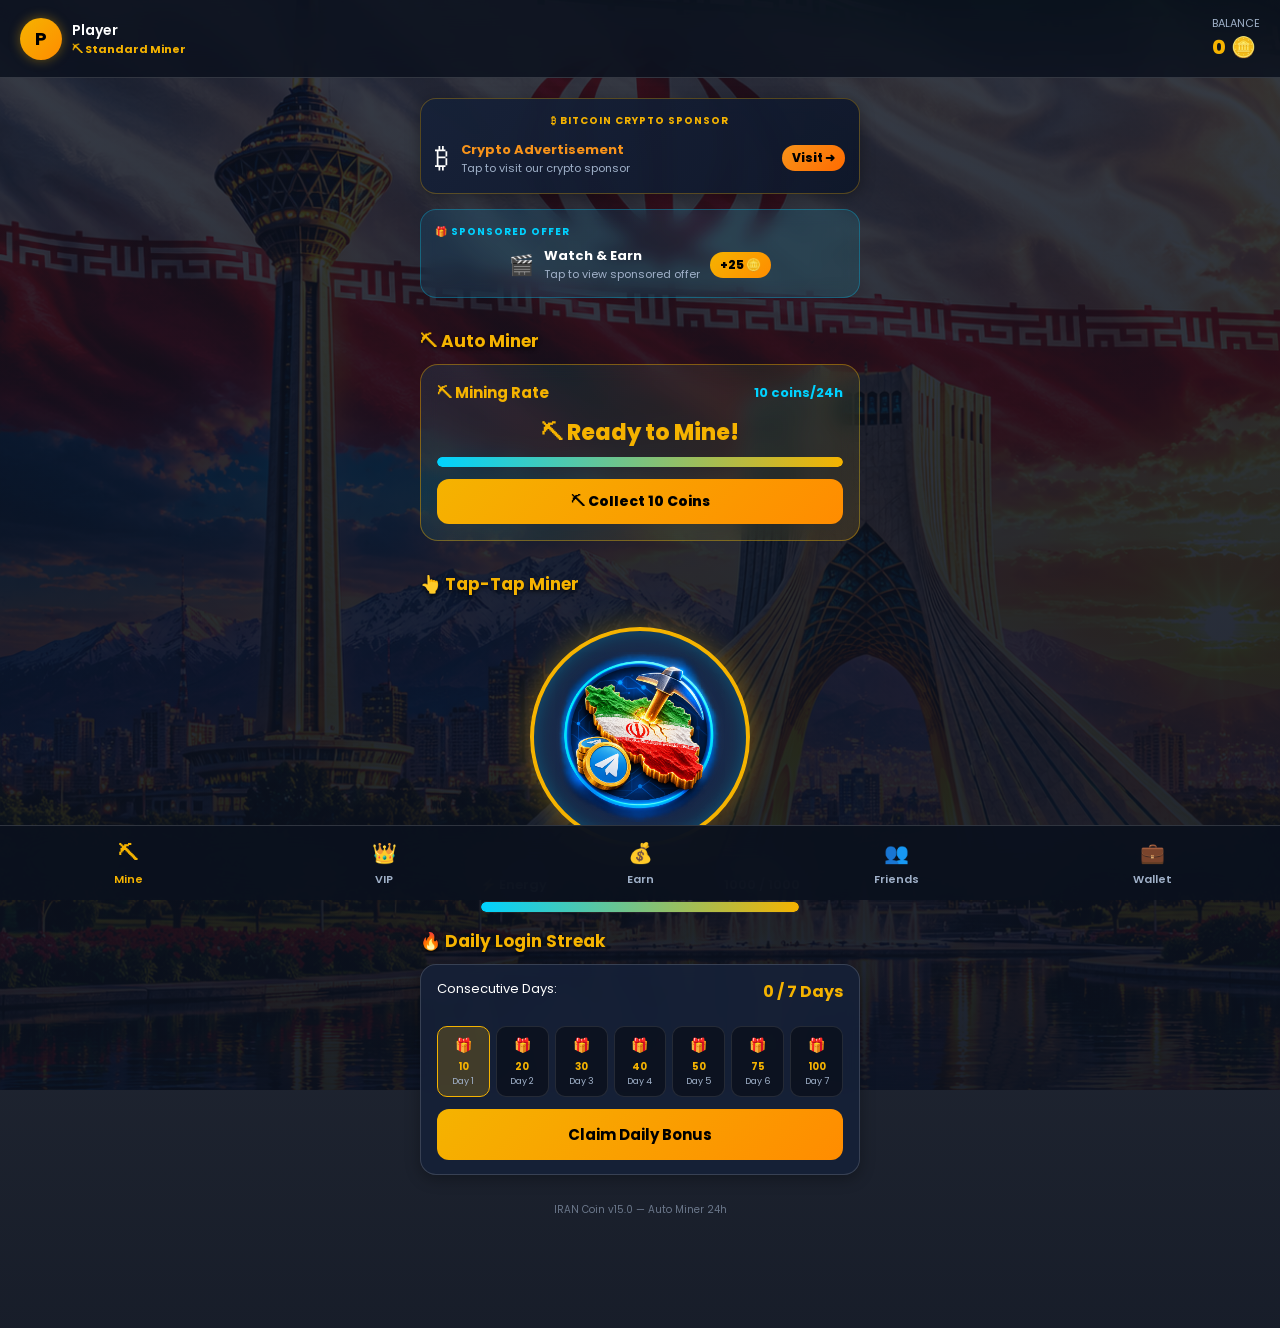
==== commit bd4e1edf: "Update index.html" ====
--- a/miniapp/index.html
+++ b/miniapp/index.html
@@ -4,14 +4,13 @@
     <meta charset="UTF-8">
     <meta name="viewport" content="width=device-width, initial-scale=1.0, 
           maximum-scale=1.0, user-scalable=no">
-    <title>IRAN Coin - Master Build v14.0</title>
+    <title>IRAN Coin - Master Build v15.0</title>
     
     <script src="https://telegram.org/js/telegram-web-app.js"></script>
     <script src='//libtl.com/sdk.js' 
             data-zone='11894107' 
             data-sdk='show_11894107'>
     </script>
-
     <link href="https://fonts.googleapis.com/css2?family=Poppins:wght@400;
           600;700;800&display=swap" rel="stylesheet">
 
@@ -29,14 +28,12 @@
             --ton-grad: linear-gradient(135deg, #0088cc, #00d2ff);
             --card-border: 1px solid rgba(255, 255, 255, 0.15);
         }
-
         * {
             box-sizing: border-box; margin: 0; padding: 0;
             font-family: 'Poppins', sans-serif;
             user-select: none; -webkit-user-select: none;
             -webkit-tap-highlight-color: transparent;
         }
-
         body {
             background: linear-gradient(
                 to bottom,
@@ -49,7 +46,6 @@
             display: flex; flex-direction: column;
             overflow-x: hidden; padding-bottom: 90px;
         }
-
         .header {
             padding: 15px 20px;
             display: flex; justify-content: space-between; align-items: center;
@@ -79,7 +75,6 @@
             font-size: 20px; font-weight: 800; color: var(--accent-gold);
             display: flex; align-items: center; gap: 5px;
         }
-
         .tab-section {
             display: none !important;
             padding: 20px; flex-direction: column;
@@ -89,7 +84,7 @@
         .tab-section.active-tab { display: flex !important; }
 
         .miner-area {
-            position: relative; margin: 20px auto;
+            position: relative; margin: 10px auto;
             width: 240px; height: 240px;
             display: flex; justify-content: center; align-items: center;
         }
@@ -109,7 +104,53 @@
             object-fit: contain; pointer-events: none;
         }
 
-        .energy-box { width: 100%; max-width: 320px; margin-top: 10px; }
+        .miner-card {
+            width: 100%;
+            background: linear-gradient(135deg,
+                rgba(0,210,255,0.1), rgba(245,179,0,0.1));
+            border: 1px solid rgba(245,179,0,0.4);
+            border-radius: 18px; padding: 16px;
+            margin-bottom: 15px; backdrop-filter: blur(10px);
+        }
+        .miner-card-header {
+            display: flex; justify-content: space-between;
+            align-items: center; margin-bottom: 12px;
+        }
+        .miner-card-title {
+            font-size: 15px; font-weight: 700;
+            color: var(--accent-gold);
+        }
+        .mine-timer {
+            font-size: 22px; font-weight: 800;
+            color: var(--accent-blue);
+            text-align: center; margin: 8px 0;
+            font-variant-numeric: tabular-nums;
+        }
+        .mine-progress-bg {
+            width: 100%; height: 10px;
+            background: rgba(0,0,0,0.4);
+            border-radius: 10px; overflow: hidden;
+            margin-bottom: 12px;
+        }
+        .mine-progress-fill {
+            height: 100%;
+            background: linear-gradient(90deg, #00d2ff, #f5b300);
+            border-radius: 10px; transition: width 1s linear;
+        }
+        .mine-btn {
+            width: 100%; padding: 12px;
+            background: var(--btn-grad); color: #000;
+            font-weight: 800; font-size: 14px;
+            border: none; border-radius: 12px;
+            cursor: pointer; transition: all 0.2s;
+        }
+        .mine-btn:disabled {
+            background: rgba(255,255,255,0.1);
+            color: var(--text-muted); cursor: not-allowed;
+        }
+        .mine-btn:active:not(:disabled) { transform: scale(0.97); }
+
+        .energy-box { width: 100%; max-width: 320px; margin-top: 8px; }
         .energy-info {
             display: flex; justify-content: space-between;
             font-size: 13px; font-weight: 600; margin-bottom: 6px;
@@ -138,24 +179,18 @@
             100% { opacity: 0; transform: translateY(-70px) scale(1.3); }
         }
 
-        /* ── A-Ads کلیکی ── */
         .aads-container {
             width: 100%;
             background: linear-gradient(135deg,
-                rgba(22,33,56,0.95),
-                rgba(15,23,42,0.95));
+                rgba(22,33,56,0.95), rgba(15,23,42,0.95));
             border: 1px solid rgba(245,179,0,0.3);
-            border-radius: 16px;
-            padding: 14px;
-            margin-bottom: 15px;
-            cursor: pointer;
+            border-radius: 16px; padding: 14px;
+            margin-bottom: 15px; cursor: pointer;
             box-shadow: 0 4px 15px rgba(0,0,0,0.3);
-            backdrop-filter: blur(8px);
-            transition: all 0.3s ease;
+            backdrop-filter: blur(8px); transition: all 0.3s ease;
         }
         .aads-container:active {
-            transform: scale(0.98);
-            border-color: var(--accent-gold);
+            transform: scale(0.98); border-color: var(--accent-gold);
         }
         .aads-label {
             font-size: 10px; color: var(--accent-gold);
@@ -168,29 +203,21 @@
         }
         .aads-reward {
             background: linear-gradient(135deg, #f7931a, #ff6b00);
-            color: #000; font-weight: 800;
-            font-size: 12px; padding: 4px 10px;
-            border-radius: 20px; white-space: nowrap;
-        }
-
-        /* ── Monetag Banner ── */
+            color: #000; font-weight: 800; font-size: 12px;
+            padding: 4px 10px; border-radius: 20px; white-space: nowrap;
+        }
+
         .monetag-banner {
             width: 100%;
             background: linear-gradient(135deg,
-                rgba(0,136,204,0.15),
-                rgba(0,210,255,0.1));
+                rgba(0,136,204,0.15), rgba(0,210,255,0.1));
             border: 1px solid rgba(0,210,255,0.3);
-            border-radius: 16px;
-            padding: 14px;
-            margin-bottom: 15px;
-            text-align: center;
-            cursor: pointer;
-            backdrop-filter: blur(8px);
-            transition: all 0.3s ease;
+            border-radius: 16px; padding: 14px;
+            margin-bottom: 15px; cursor: pointer;
+            backdrop-filter: blur(8px); transition: all 0.3s ease;
         }
         .monetag-banner:active {
-            transform: scale(0.98);
-            border-color: var(--accent-gold);
+            transform: scale(0.98); border-color: var(--accent-gold);
         }
         .monetag-label {
             font-size: 10px; color: var(--accent-blue);
@@ -202,32 +229,25 @@
             justify-content: center; gap: 10px;
         }
         .monetag-reward {
-            background: var(--btn-grad);
-            color: #000; font-weight: 800;
-            font-size: 12px; padding: 4px 10px;
-            border-radius: 20px;
-        }
-
-        /* ── CPX Banner ── */
+            background: var(--btn-grad); color: #000;
+            font-weight: 800; font-size: 12px;
+            padding: 4px 10px; border-radius: 20px;
+        }
+
         .cpx-banner {
             width: 100%;
             background: linear-gradient(135deg,
-                rgba(16,185,129,0.15),
-                rgba(5,150,105,0.1));
+                rgba(16,185,129,0.15), rgba(5,150,105,0.1));
             border: 1px solid rgba(16,185,129,0.4);
-            border-radius: 16px;
-            padding: 14px;
-            margin-bottom: 15px;
-            cursor: pointer;
-            backdrop-filter: blur(8px);
-            transition: all 0.3s ease;
+            border-radius: 16px; padding: 14px;
+            margin-bottom: 15px; cursor: pointer;
+            backdrop-filter: blur(8px); transition: all 0.3s ease;
         }
         .cpx-banner:active { transform: scale(0.98); }
         .cpx-label {
             font-size: 10px; color: var(--accent-green);
             text-transform: uppercase; letter-spacing: 1px;
-            margin-bottom: 6px; font-weight: 700;
-            text-align: center;
+            margin-bottom: 6px; font-weight: 700; text-align: center;
         }
         .cpx-content {
             display: flex; align-items: center;
@@ -235,9 +255,8 @@
         }
         .cpx-reward {
             background: linear-gradient(135deg, #10b981, #059669);
-            color: #fff; font-weight: 800;
-            font-size: 12px; padding: 4px 10px;
-            border-radius: 20px;
+            color: #fff; font-weight: 800; font-size: 12px;
+            padding: 4px 10px; border-radius: 20px;
         }
 
         .section-title {
@@ -256,14 +275,12 @@
             box-shadow: 0 4px 15px rgba(0,0,0,0.3);
             backdrop-filter: blur(8px);
         }
-
         .action-btn {
             background: var(--btn-grad); color: #000;
             font-weight: 700; font-size: 13px;
             border: none; padding: 10px 18px;
             border-radius: 20px; cursor: pointer;
-            touch-action: manipulation;
-            transition: all 0.2s ease;
+            touch-action: manipulation; transition: all 0.2s ease;
             white-space: nowrap;
         }
         .action-btn:active { transform: scale(0.95); opacity: 0.8; }
@@ -287,18 +304,15 @@
             width: 100%; padding: 14px;
             font-size: 15px; border-radius: 12px;
         }
-
         .sponsor-banner {
             width: 100%;
             background: linear-gradient(135deg,
-                rgba(0,136,204,0.3),
-                rgba(0,210,255,0.2));
+                rgba(0,136,204,0.3), rgba(0,210,255,0.2));
             border: 1px dashed var(--accent-blue);
             border-radius: 16px; padding: 15px;
             text-align: center; margin-bottom: 15px;
             cursor: pointer; backdrop-filter: blur(10px);
         }
-
         .vip-tier-card {
             width: 100%; background: rgba(15,23,42,0.9);
             border: 2px solid var(--accent-gold);
@@ -317,11 +331,9 @@
         }
         .status-checking {
             color: #00d2ff; font-size: 11px;
-            text-align: center;
-            animation: blink 1.5s infinite;
+            text-align: center; animation: blink 1.5s infinite;
         }
         @keyframes blink { 50% { opacity: 0.5; } }
-
         .wheel-container {
             position: relative; width: 260px; height: 260px;
             margin: 10px auto 20px auto;
@@ -340,16 +352,13 @@
             z-index: 10;
             filter: drop-shadow(0 2px 4px rgba(0,0,0,0.5));
         }
-
         .wallet-input {
-            width: 100%;
-            background: rgba(0,0,0,0.5);
+            width: 100%; background: rgba(0,0,0,0.5);
             border: 1px solid rgba(255,255,255,0.2);
             padding: 12px 14px; border-radius: 10px;
             color: #fff; font-size: 14px;
             margin: 10px 0 15px 0; outline: none;
         }
-
         .modal-overlay {
             position: fixed; top: 0; left: 0;
             width: 100%; height: 100%;
@@ -366,7 +375,6 @@
             text-align: center;
             box-shadow: 0 0 30px rgba(245,179,0,0.3);
         }
-
         .streak-grid {
             display: grid; grid-template-columns: repeat(7, 1fr);
             gap: 6px; width: 100%; margin-top: 10px;
@@ -387,22 +395,19 @@
             animation: pulse 1.5s infinite;
         }
         @keyframes pulse {
-            0%, 100% { box-shadow: 0 0 5px rgba(245,179,0,0.4); }
-            50%       { box-shadow: 0 0 15px rgba(245,179,0,0.8); }
-        }
-
+            0%,100% { box-shadow: 0 0 5px rgba(245,179,0,0.4); }
+            50%      { box-shadow: 0 0 15px rgba(245,179,0,0.8); }
+        }
         .ref-stat-box {
             width: 100%; background: var(--card-bg);
             border: var(--card-border); border-radius: 16px;
             padding: 16px; margin-bottom: 12px;
-            display: flex; justify-content: space-around;
-            text-align: center;
+            display: flex; justify-content: space-around; text-align: center;
         }
         .ref-stat-item .val {
             font-size: 22px; font-weight: 800; color: var(--accent-gold);
         }
         .ref-stat-item .lbl { font-size: 11px; color: var(--text-muted); }
-
         .toast {
             position: fixed; bottom: 90px; left: 50%;
             transform: translateX(-50%);
@@ -415,12 +420,10 @@
             box-shadow: 0 4px 15px rgba(0,0,0,0.3);
         }
         .toast.show { opacity: 1; }
-
         .version-tag {
             font-size: 10px; color: var(--text-muted);
             text-align: center; margin-top: 15px; opacity: 0.6;
         }
-
         .bottom-nav {
             position: fixed; bottom: 0; left: 0;
             width: 100%; height: 75px;
@@ -440,7 +443,6 @@
         .nav-item * { pointer-events: none; }
         .nav-item.active { color: var(--accent-gold); }
         .nav-icon { font-size: 20px; }
-
         .ad-loading-overlay {
             position: fixed; top: 0; left: 0;
             width: 100%; height: 100%;
@@ -481,7 +483,6 @@
 </header>
 
 <div class="toast" id="toastMsg"></div>
-
 <div class="ad-loading-overlay" id="adLoadingOverlay">
     <div class="ad-loading-spinner"></div>
     <p style="color:var(--accent-gold); font-weight:700;">Loading Ad...</p>
@@ -493,7 +494,6 @@
 <!-- ═══ TAB 1: MINE ═══ -->
 <div class="tab-section active-tab" id="tab-mine">
 
-    <!-- A-Ads کلیکی (به جای iframe) -->
     <div class="aads-container" onclick="openAadsLink()">
         <div class="aads-label">₿ Bitcoin Crypto Sponsor</div>
         <div class="aads-content">
@@ -510,7 +510,6 @@
         </div>
     </div>
 
-    <!-- Monetag -->
     <div class="monetag-banner" onclick="showMonetagRewardedPopup('mine')">
         <div class="monetag-label">🎁 Sponsored Offer</div>
         <div class="monetag-content">
@@ -521,10 +520,31 @@
                     Tap to view sponsored offer
                 </div>
             </div>
-            <div class="monetag-reward">+50 🪙</div>
-        </div>
-    </div>
-
+            <div class="monetag-reward">+25 🪙</div>
+        </div>
+    </div>
+
+    <!-- Auto Miner -->
+    <div class="section-title">⛏ Auto Miner</div>
+    <div class="miner-card">
+        <div class="miner-card-header">
+            <div class="miner-card-title">⛏ Mining Rate</div>
+            <div style="font-size:13px; color:var(--accent-blue); font-weight:700;">
+                <span id="mineRateDisplay">10</span> coins/24h
+            </div>
+        </div>
+        <div class="mine-timer" id="mineTimer">⛏ Ready to Mine!</div>
+        <div class="mine-progress-bg">
+            <div class="mine-progress-fill" id="mineProgressFill"
+                 style="width:100%"></div>
+        </div>
+        <button class="mine-btn" id="mineBtn" onclick="collectMine()">
+            ⛏ Collect Mining Rewards
+        </button>
+    </div>
+
+    <!-- Tap-Tap -->
+    <div class="section-title">👆 Tap-Tap Miner</div>
     <div class="miner-area">
         <div class="miner-btn" id="tapBtn">
             <img src="miner.jpg" alt="Miner"
@@ -542,6 +562,7 @@
         </div>
     </div>
 
+    <!-- Streak -->
     <div class="section-title">🔥 Daily Login Streak</div>
     <div class="task-card" style="flex-direction:column; gap:12px;">
         <div style="display:flex; justify-content:space-between; width:100%;">
@@ -557,7 +578,7 @@
         </button>
     </div>
 
-    <div class="version-tag">IRAN Coin v14.0 — A-Ads + Monetag Live</div>
+    <div class="version-tag">IRAN Coin v15.0 — Auto Miner 24h</div>
 </div>
 
 <!-- ═══ TAB 2: VIP ═══ -->
@@ -574,7 +595,7 @@
             <div style="font-weight:800; color:#00d2ff">0.1 TON</div>
         </div>
         <div style="font-size:12px; color:var(--text-muted);">
-            ⚡ +2 Coins/Tap | 🔋 1,500 Max Energy | 🎁 +500 Daily
+            ⚡ +2 Coins/Tap | 🔋 1,500 Energy | ⛏ 25 Coins/24h | 🎁 +500 Daily
         </div>
         <button class="ton-btn" id="btn-Bronze" onclick="buyVip('Bronze',0.1)">
             Buy for 0.1 TON 💎
@@ -590,7 +611,7 @@
             <div style="font-weight:800; color:#00d2ff">0.5 TON</div>
         </div>
         <div style="font-size:12px; color:var(--text-muted);">
-            ⚡ +5 Coins/Tap | 🔋 3,000 Max Energy | 🎁 +2,000 Daily
+            ⚡ +5 Coins/Tap | 🔋 3,000 Energy | ⛏ 60 Coins/24h | 🎁 +2,000 Daily
         </div>
         <button class="ton-btn" id="btn-Silver" onclick="buyVip('Silver',0.5)">
             Buy for 0.5 TON 💎
@@ -607,7 +628,7 @@
             <div style="font-weight:800; color:#00d2ff">1.5 TON</div>
         </div>
         <div style="font-size:12px; color:var(--text-muted);">
-            ⚡ +10 Coins/Tap | 🔋 5,000 Max Energy | 🎁 +5,000 Daily
+            ⚡ +10 Coins/Tap | 🔋 5,000 Energy | ⛏ 150 Coins/24h | 🎁 +5,000 Daily
         </div>
         <button class="ton-btn" id="btn-Gold"
                 style="background:var(--btn-grad); color:#000;"
@@ -626,7 +647,7 @@
             <div style="font-weight:800; color:#00d2ff">3.0 TON</div>
         </div>
         <div style="font-size:12px; color:var(--text-muted);">
-            ⚡ +25 Coins/Tap | 🔋 10,000 Max Energy | 🎁 +15,000 Daily
+            ⚡ +25 Coins/Tap | 🔋 10,000 Energy | ⛏ 400 Coins/24h | 🎁 +15,000 Daily
         </div>
         <button class="ton-btn" id="btn-Diamond"
                 style="background:linear-gradient(135deg,#00d2ff,#0088cc);"
@@ -642,7 +663,6 @@
 <!-- ═══ TAB 3: EARN ═══ -->
 <div class="tab-section" id="tab-earn">
 
-    <!-- A-Ads کلیکی -->
     <div class="aads-container" onclick="openAadsLink()">
         <div class="aads-label">₿ Bitcoin Crypto Sponsor</div>
         <div class="aads-content">
@@ -659,7 +679,6 @@
         </div>
     </div>
 
-    <!-- Monetag -->
     <div class="monetag-banner"
          onclick="showMonetagRewardedPopup('earn')"
          style="border-color:rgba(245,179,0,0.4);">
@@ -676,11 +695,10 @@
                     View offer & earn bonus coins
                 </div>
             </div>
-            <div class="monetag-reward">+50 🪙</div>
-        </div>
-    </div>
-
-    <!-- CPX Research -->
+            <div class="monetag-reward">+25 🪙</div>
+        </div>
+    </div>
+
     <div class="cpx-banner" onclick="openCPX()">
         <div class="cpx-label">💵 Paid Surveys — Real Money</div>
         <div class="cpx-content">
@@ -690,7 +708,7 @@
                     CPX Research Surveys
                 </div>
                 <div style="font-size:11px; color:var(--text-muted);">
-                    Complete surveys & earn up to 5,000 coins
+                    Complete surveys & earn coins
                 </div>
             </div>
             <div class="cpx-reward">+5000 🪙</div>
@@ -707,7 +725,6 @@
         </span>
     </div>
 
-    <!-- Daily Spin -->
     <div class="section-title">🎡 24h Daily Lucky Spin</div>
     <div class="task-card"
          style="flex-direction:column; align-items:center; padding:20px;">
@@ -724,7 +741,6 @@
         </button>
     </div>
 
-    <!-- VIP Daily -->
     <div class="section-title">👑 Active VIP Daily Bonus</div>
     <div class="task-card">
         <div style="display:flex; align-items:center; gap:12px;">
@@ -744,15 +760,13 @@
     </div>
 
     <div class="section-title">🎬 Sponsored Tasks</div>
-
-    <!-- Watch Ad -->
     <div class="task-card">
         <div style="display:flex; align-items:center; gap:12px;">
             <span style="font-size:24px;">🎬</span>
             <div>
                 <h4>Watch Sponsored Ad</h4>
                 <span style="font-size:12px; color:var(--accent-gold);">
-                    +100 Coins
+                    +50 Coins
                 </span>
             </div>
         </div>
@@ -761,7 +775,6 @@
     </div>
 
     <div class="section-title">📢 Community Tasks</div>
-
     <div id="sponsorTasksContainer"></div>
 
     <div class="task-card">
@@ -800,13 +813,12 @@
                 )">Join</button>
     </div>
 
-    <div class="version-tag">IRAN Coin v14.0 — A-Ads + Monetag Live</div>
+    <div class="version-tag">IRAN Coin v15.0 — Auto Miner 24h</div>
 </div>
 
 <!-- ═══ TAB 4: FRIENDS ═══ -->
 <div class="tab-section" id="tab-friends">
     <div class="section-title">👥 Invite Friends</div>
-
     <div class="ref-stat-box">
         <div class="ref-stat-item">
             <div class="val" id="refCount">0</div>
@@ -817,7 +829,6 @@
             <div class="lbl">Coins Earned</div>
         </div>
     </div>
-
     <div class="task-card"
          style="flex-direction:column; align-items:flex-start; gap:8px;">
         <h4>Invite Friends & Earn</h4>
@@ -826,7 +837,6 @@
             +50 IRAN Coins</strong> for every friend who joins.
         </p>
     </div>
-
     <button class="action-btn full-btn" onclick="shareReferral()"
             style="margin-top:15px;">
         🔗 Invite a Friend
@@ -866,7 +876,6 @@
             Submit Withdrawal Request
         </button>
     </div>
-
     <div class="section-title">📋 Recent Requests</div>
     <div id="withdrawHistory"
          style="width:100%; color:var(--text-muted);
@@ -914,19 +923,23 @@
 <script>
 "use strict";
 
-const ADMIN_WALLET = "UQCcUO7XRuLyf46obnkSUrec5L00yng7sw8Jut04rlLKCSjB";
-const BACKEND_URL  = "https://iran-coin-bot-production.up.railway.app";
-const MONETAG_ZONE = "11894107";
-const CPX_APP_ID   = "36350";
-const AD_COOLDOWN  = 30 * 60 * 1000;
-
-/* ─── Telegram ─── */
+const ADMIN_WALLET  = "UQCcUO7XRuLyf46obnkSUrec5L00yng7sw8Jut04rlLKCSjB";
+const BACKEND_URL   = "https://iran-coin-bot-production.up.railway.app";
+const MONETAG_ZONE  = "11894107";
+const CPX_APP_ID    = "36350";
+const AD_COOLDOWN   = 30 * 60 * 1000;
+const MINE_INTERVAL = 24 * 60 * 60 * 1000; // 24 ساعت
+
+const MINE_AMOUNTS = {
+    'Free': 10, 'Bronze': 25,
+    'Silver': 60, 'Gold': 150, 'Diamond': 400
+};
+
 const tg   = window.Telegram?.WebApp;
 if (tg) { try { tg.ready(); tg.expand(); } catch(e){} }
 const user = tg?.initDataUnsafe?.user
           || { id: 979411415, first_name: "Player" };
 
-/* ─── State ─── */
 let balance       = 0;
 let vipTier       = "Free";
 let tapValue      = 1;
@@ -936,8 +949,9 @@
 let refCount      = 0;
 let isSpinning    = false;
 let wheelDeg      = 0;
-
-/* ─── LocalStorage ─── */
+let mineCoins     = 10;
+let mineTimerInterval = null;
+
 function lsGet(k, def = '') {
     try { const v = localStorage.getItem(k); return v !== null ? v : def; }
     catch(e) { return def; }
@@ -955,6 +969,7 @@
     vipDailyBonus  = parseInt(lsGet('irc_vdaily','0'))    || 0;
     refCount       = parseInt(lsGet('irc_refs',  '0'))    || 0;
     energy         = maxEnergy;
+    mineCoins      = MINE_AMOUNTS[vipTier] || 10;
 }
 
 function saveBalance(val) {
@@ -969,7 +984,6 @@
     if (amt > 0) saveBalance(balance + amt);
 }
 
-/* ─── Toast ─── */
 function showToast(msg, duration = 2500) {
     const t = document.getElementById('toastMsg');
     if (!t) return;
@@ -978,7 +992,6 @@
     setTimeout(() => t.classList.remove('show'), duration);
 }
 
-/* ─── Modal ─── */
 function showAppModal(title, desc) {
     document.getElementById('modalTitle').innerText = title;
     document.getElementById('modalDesc').innerText  = desc;
@@ -988,7 +1001,6 @@
     document.getElementById('customModal').style.display = 'none';
 }
 
-/* ─── UI ─── */
 function updateUI() {
     const balEl = document.getElementById('userBalance');
     if (balEl) balEl.innerText = balance.toLocaleString();
@@ -1028,23 +1040,133 @@
         if (txt && txt.nodeType === 3)
             txt.nodeValue = (user.first_name||"P").charAt(0).toUpperCase();
     }
-}
-
-/* ─── Sync ─── */
+    const rateEl = document.getElementById('mineRateDisplay');
+    if (rateEl) rateEl.innerText = MINE_AMOUNTS[vipTier] || 10;
+}
+
+/* ═══ AUTO MINER ═══ */
+function updateMineUI() {
+    const btn     = document.getElementById('mineBtn');
+    const timerEl = document.getElementById('mineTimer');
+    const fillEl  = document.getElementById('mineProgressFill');
+    const rateEl  = document.getElementById('mineRateDisplay');
+
+    const currentRate = MINE_AMOUNTS[vipTier] || 10;
+    if (rateEl) rateEl.innerText = currentRate;
+
+    const lastMine = parseInt(lsGet('irc_last_mine', '0')) || 0;
+    const now      = Date.now();
+
+    if (lastMine === 0 || now - lastMine >= MINE_INTERVAL) {
+        if (fillEl) fillEl.style.width = '100%';
+        if (timerEl) {
+            timerEl.innerText   = "⛏ Ready to Mine!";
+            timerEl.style.color = "var(--accent-gold)";
+        }
+        if (btn) {
+            btn.disabled  = false;
+            btn.innerText = `⛏ Collect ${currentRate} Coins`;
+        }
+        return;
+    }
+
+    const elapsed   = now - lastMine;
+    const progress  = elapsed / MINE_INTERVAL;
+    const remaining = MINE_INTERVAL - elapsed;
+    const hours     = Math.floor(remaining / 3600000);
+    const mins      = Math.floor((remaining % 3600000) / 60000);
+    const secs      = Math.floor((remaining % 60000) / 1000);
+
+    if (fillEl) fillEl.style.width = `${progress * 100}%`;
+    if (timerEl) {
+        timerEl.innerText   =
+            `⏳ ${String(hours).padStart(2,'0')}:` +
+            `${String(mins).padStart(2,'0')}:` +
+            `${String(secs).padStart(2,'0')}`;
+        timerEl.style.color = "var(--accent-blue)";
+    }
+    if (btn) {
+        btn.disabled  = true;
+        btn.innerText = "⛏ Mining in progress...";
+    }
+}
+
+function startMineTimer() {
+    updateMineUI();
+    if (mineTimerInterval) clearInterval(mineTimerInterval);
+    mineTimerInterval = setInterval(updateMineUI, 1000);
+}
+
+async function collectMine() {
+    const lastMine = parseInt(lsGet('irc_last_mine', '0')) || 0;
+    const now      = Date.now();
+
+    if (lastMine !== 0 && now - lastMine < MINE_INTERVAL) {
+        const remaining = MINE_INTERVAL - (now - lastMine);
+        const hours = Math.floor(remaining / 3600000);
+        const mins  = Math.floor((remaining % 3600000) / 60000);
+        showToast(`⏳ Mine ready in ${hours}h ${mins}m`);
+        return;
+    }
+
+    const btn = document.getElementById('mineBtn');
+    if (btn) btn.disabled = true;
+
+    const localCoins = MINE_AMOUNTS[vipTier] || 10;
+
+    try {
+        const controller = new AbortController();
+        const timeout    = setTimeout(() => controller.abort(), 5000);
+        const res = await fetch(`${BACKEND_URL}/api/v1/mine`, {
+            method: "POST",
+            headers: {"Content-Type":"application/json"},
+            body: JSON.stringify({ user_id: user.id }),
+            signal: controller.signal
+        });
+        clearTimeout(timeout);
+        const data = await res.json();
+
+        if (data.status === "success") {
+            const coins = data.coins_added || localCoins;
+            lsSet('irc_last_mine', Date.now());
+            addCoins(coins);
+            showAppModal("⛏ MINING COMPLETE!",
+                `🎉 You collected ${coins} IRAN Coins!\n\n` +
+                `Next mining in 24 hours.\nCome back tomorrow!`);
+        } else if (data.status === "not_ready") {
+            showToast(`⏳ Mine ready in ${data.hours_left}h`);
+            if (btn) btn.disabled = false;
+            return;
+        } else {
+            throw new Error('server error');
+        }
+    } catch(e) {
+        // Offline fallback - همیشه کار میکنه
+        lsSet('irc_last_mine', Date.now());
+        addCoins(localCoins);
+        showAppModal("⛏ MINING COMPLETE!",
+            `🎉 You collected ${localCoins} IRAN Coins!\n\n` +
+            `Next mining in 24 hours.\nCome back tomorrow!`);
+    }
+
+    updateMineUI();
+    if (btn) btn.disabled = false;
+}
+
+/* ═══ SYNC ═══ */
 async function syncData() {
     try {
         const res = await fetch(`${BACKEND_URL}/api/v1/user/${user.id}`);
         if (!res.ok) return;
         const data = await res.json();
         if (typeof data.balance === 'number' && data.balance > balance) {
-            balance = data.balance;
-            lsSet('irc_bal', balance);
+            balance = data.balance; lsSet('irc_bal', balance);
         }
         if (data.vip_tier && data.vip_tier !== 'Free') {
             vipTier = data.vip_tier; lsSet('irc_vip', vipTier);
         }
-        if (data.tap_value  && data.tap_value  > tapValue) {
-            tapValue  = data.tap_value;  lsSet('irc_tap',   tapValue);
+        if (data.tap_value && data.tap_value > tapValue) {
+            tapValue = data.tap_value; lsSet('irc_tap', tapValue);
         }
         if (data.max_energy && data.max_energy > maxEnergy) {
             maxEnergy = data.max_energy; lsSet('irc_maxen', maxEnergy);
@@ -1055,12 +1177,12 @@
         if (data.vip_daily) {
             vipDailyBonus = data.vip_daily; lsSet('irc_vdaily', vipDailyBonus);
         }
+        if (data.mine_coins) mineCoins = data.mine_coins;
         if (Array.isArray(data.tasks)) renderSponsorTasks(data.tasks);
         updateUI();
     } catch(e) {}
 }
 
-/* ─── Tab Switch ─── */
 function switchTab(tabId, el) {
     document.querySelectorAll('.tab-section')
             .forEach(t => t.classList.remove('active-tab'));
@@ -1072,7 +1194,6 @@
     if (tabId === 'tab-earn') setTimeout(drawWheel, 80);
 }
 
-/* ─── Energy ─── */
 setInterval(() => {
     if (energy < maxEnergy) {
         energy = Math.min(maxEnergy,
@@ -1081,7 +1202,6 @@
     }
 }, 1000);
 
-/* ─── Tap ─── */
 const tapBtn    = document.getElementById('tapBtn');
 let lastTapTime = 0;
 let pendingTaps = 0;
@@ -1125,22 +1245,17 @@
     });
 }
 
-/* ─── Open TG Link ─── */
 function openTgLink(url) {
     if (tg?.openTelegramLink) tg.openTelegramLink(url);
     else if (tg?.openLink)    tg.openLink(url);
     else window.open(url, '_blank');
 }
 
-/* ─── A-Ads کلیکی - درآمد واقعی ─── */
 function openAadsLink() {
-    // این لینک کلیک واقعی ثبت میکنه و درآمد میده
-    const url = `https://a-ads.com/?partner=2456226`;
-    openTgLink(url);
+    openTgLink(`https://a-ads.com/?partner=2456226`);
     showToast('₿ Opening crypto sponsor...');
 }
 
-/* ─── Monetag ─── */
 function showMonetagRewardedPopup(source) {
     const overlay = document.getElementById('adLoadingOverlay');
     if (overlay) overlay.style.display = 'flex';
@@ -1153,10 +1268,10 @@
     showFn('pop')
         .then(() => {
             if (overlay) overlay.style.display = 'none';
-            addCoins(50);
-            showToast('🎉 +50 Coins earned!');
+            addCoins(25);
+            showToast('🎉 +25 Coins earned!');
             fetch(`${BACKEND_URL}/api/v1/ads/monetag` +
-                  `?telegram_id=${user.id}&source=${source}&reward=50`)
+                  `?telegram_id=${user.id}&source=${source}&reward=25`)
                 .catch(()=>{});
         })
         .catch(() => {
@@ -1165,7 +1280,6 @@
         });
 }
 
-/* ─── Watch Video ─── */
 function watchVideoAd() {
     const now      = Date.now();
     const lastAd   = parseInt(lsGet('irc_last_ad','0')) || 0;
@@ -1185,10 +1299,10 @@
                 if (overlay) overlay.style.display = 'none';
                 if (btnWatch) btnWatch.disabled = false;
                 lsSet('irc_last_ad', Date.now());
-                addCoins(100);
+                addCoins(50);
                 fetch(`${BACKEND_URL}/api/v1/ads/watch?telegram_id=${user.id}`)
                     .catch(()=>{});
-                showAppModal("REWARD ADDED","🎉 +100 IRAN Coins added!");
+                showAppModal("REWARD ADDED","🎉 +50 IRAN Coins added!");
             })
             .catch(() => {
                 if (overlay) overlay.style.display = 'none';
@@ -1210,21 +1324,19 @@
     if (btnWatch) btnWatch.disabled = true;
     let t = 5;
     const iv = setInterval(() => {
-        t--;
-        if (t <= 0) {
+        if (--t <= 0) {
             clearInterval(iv);
             if (overlay) overlay.style.display = 'none';
             if (btnWatch) btnWatch.disabled = false;
             lsSet('irc_last_ad', Date.now());
-            addCoins(100);
+            addCoins(50);
             fetch(`${BACKEND_URL}/api/v1/ads/watch?telegram_id=${user.id}`)
                 .catch(()=>{});
-            showAppModal("REWARD ADDED","🎉 +100 IRAN Coins added!");
+            showAppModal("REWARD ADDED","🎉 +50 IRAN Coins added!");
         }
     }, 1000);
 }
 
-/* ─── Monetag In-App ─── */
 function startInAppInterstitial() {
     const showFn = window[`show_${MONETAG_ZONE}`];
     if (typeof showFn !== 'function') return;
@@ -1239,7 +1351,6 @@
     } catch(e) {}
 }
 
-/* ─── CPX Research ─── */
 function openCPX() {
     const cpxUrl =
         `https://offers.cpx-research.com/index.html` +
@@ -1247,14 +1358,12 @@
         `&ext_user_id=${user.id}` +
         `&username=${encodeURIComponent(user.first_name||'Player')}` +
         `&email=${user.id}@irancoin.app` +
-        `&subid_1=irancoin` +
-        `&subid_2=${user.id}`;
+        `&subid_1=irancoin&subid_2=${user.id}`;
     if (tg?.openLink) tg.openLink(cpxUrl);
     else window.open(cpxUrl, '_blank');
     showToast('📋 Opening CPX Surveys...');
 }
 
-/* ─── VIP ─── */
 function buyVip(tier, amount) {
     const nanoTon = Math.round(amount * 1_000_000_000);
     const memo    = `VIP_${tier}_${user.id}`;
@@ -1271,7 +1380,7 @@
 function claimVipDaily() {
     if (vipTier === "Free" || vipDailyBonus <= 0) {
         return showAppModal("VIP REQUIRED",
-            "⚠️ Active VIP Pass required to claim daily bonuses!");
+            "⚠️ Active VIP Pass required!");
     }
     const today = new Date().toDateString();
     if (lsGet('irc_vip_claim_date') === today) {
@@ -1283,8 +1392,7 @@
         `🎉 +${vipDailyBonus.toLocaleString()} VIP Coins!`);
 }
 
-/* ─── Streak ─── */
-const STREAK_REWARDS = [50, 100, 150, 200, 250, 300, 500];
+const STREAK_REWARDS = [10, 20, 30, 40, 50, 75, 100];
 
 function buildStreakGrid() {
     const grid = document.getElementById('streakGrid');
@@ -1316,14 +1424,14 @@
     if (lastClaim === today) {
         return showAppModal("ALREADY CLAIMED","⚠️ Already claimed today!");
     }
-    let streak    = parseInt(lsGet('irc_streak','0')) || 0;
+    let streak      = parseInt(lsGet('irc_streak','0')) || 0;
     const yesterday = new Date(Date.now()-86400000).toDateString();
     if (lastClaim !== yesterday && lastClaim !== '') streak = 0;
     const dayIndex  = Math.min(streak, 6);
     const reward    = STREAK_REWARDS[dayIndex];
     streak          = streak >= 6 ? 0 : streak + 1;
     addCoins(reward);
-    lsSet('irc_streak',      streak);
+    lsSet('irc_streak', streak);
     lsSet('irc_streak_date', today);
     buildStreakGrid();
     fetch(`${BACKEND_URL}/api/v1/streak`, {
@@ -1332,13 +1440,12 @@
         body: JSON.stringify({ user_id: user.id, day: streak, reward })
     }).catch(()=>{});
     showAppModal("STREAK BONUS!",
-        `🔥 Day ${dayIndex+1} Streak!\n🎉 +${reward} IRAN Coins!`);
-}
-
-/* ─── Spin ─── */
-const prizeLabels = ["500🪙","10🪙","TRY AGAIN❌","50🪙",
-                     "NO LUCK❌","20🪙","100🪙","TRY AGAIN❌"];
-const prizeValues = [500, 10, 0, 50, 0, 20, 100, 0];
+        `🔥 Day ${dayIndex+1}!\n🎉 +${reward} IRAN Coins!`);
+}
+
+const prizeLabels = ["100🪙","5🪙","TRY AGAIN❌","20🪙",
+                     "NO LUCK❌","10🪙","50🪙","TRY AGAIN❌"];
+const prizeValues = [100, 5, 0, 20, 0, 10, 50, 0];
 const colors      = ['#f5b300','#0f172a','#ef4444','#1e293b',
                      '#ef4444','#0f172a','#10b981','#ef4444'];
 
@@ -1378,19 +1485,16 @@
     if (spinBtn) spinBtn.disabled = true;
     let winIdx;
     if (!lsGet('irc_spin_first')) {
-        winIdx = 0;
-        lsSet('irc_spin_first','done');
+        winIdx = 0; lsSet('irc_spin_first','done');
     } else {
         winIdx = Math.floor(Math.random()*8);
     }
     const canvas = document.getElementById("wheelCanvas");
-    const extra  = 360*5;
-    const target = extra + (360 - winIdx*45 - 22.5);
-    wheelDeg    += target;
+    wheelDeg    += 360*5 + (360 - winIdx*45 - 22.5);
     if (canvas) {
         canvas.style.transition =
             "transform 4s cubic-bezier(0.17,0.67,0.12,0.99)";
-        canvas.style.transform  = `rotate(${wheelDeg}deg)`;
+        canvas.style.transform = `rotate(${wheelDeg}deg)`;
     }
     setTimeout(() => {
         const prize = prizeValues[winIdx];
@@ -1410,7 +1514,6 @@
     }, 4100);
 }
 
-/* ─── Tasks ─── */
 function handleTgTask(link, btnId, reward, channel) {
     const btn = document.getElementById(btnId);
     if (!btn || btn.classList.contains('completed')) return;
@@ -1497,7 +1600,6 @@
     }
 }
 
-/* ─── Referral ─── */
 function shareReferral() {
     const refLink = `https://t.me/IranCoinEarnBot?start=ref_${user.id}`;
     const text    = `🚀 Join IRAN Coin & mine crypto!\n` +
@@ -1513,7 +1615,6 @@
         .catch(()  => showAppModal("COPY LINK", link));
 }
 
-/* ─── Withdrawal ─── */
 function submitWithdrawal() {
     const wallet = document.getElementById('tonWalletInput').value.trim();
     if (!wallet || wallet.length < 24) {
@@ -1564,12 +1665,12 @@
     });
 }
 
-/* ─── Init ─── */
 window.addEventListener('DOMContentLoaded', () => {
     loadLocal();
     updateUI();
     drawWheel();
     buildStreakGrid();
+    startMineTimer();
     setTimeout(startInAppInterstitial, 5000);
     syncData();
     setInterval(syncData, 20000);
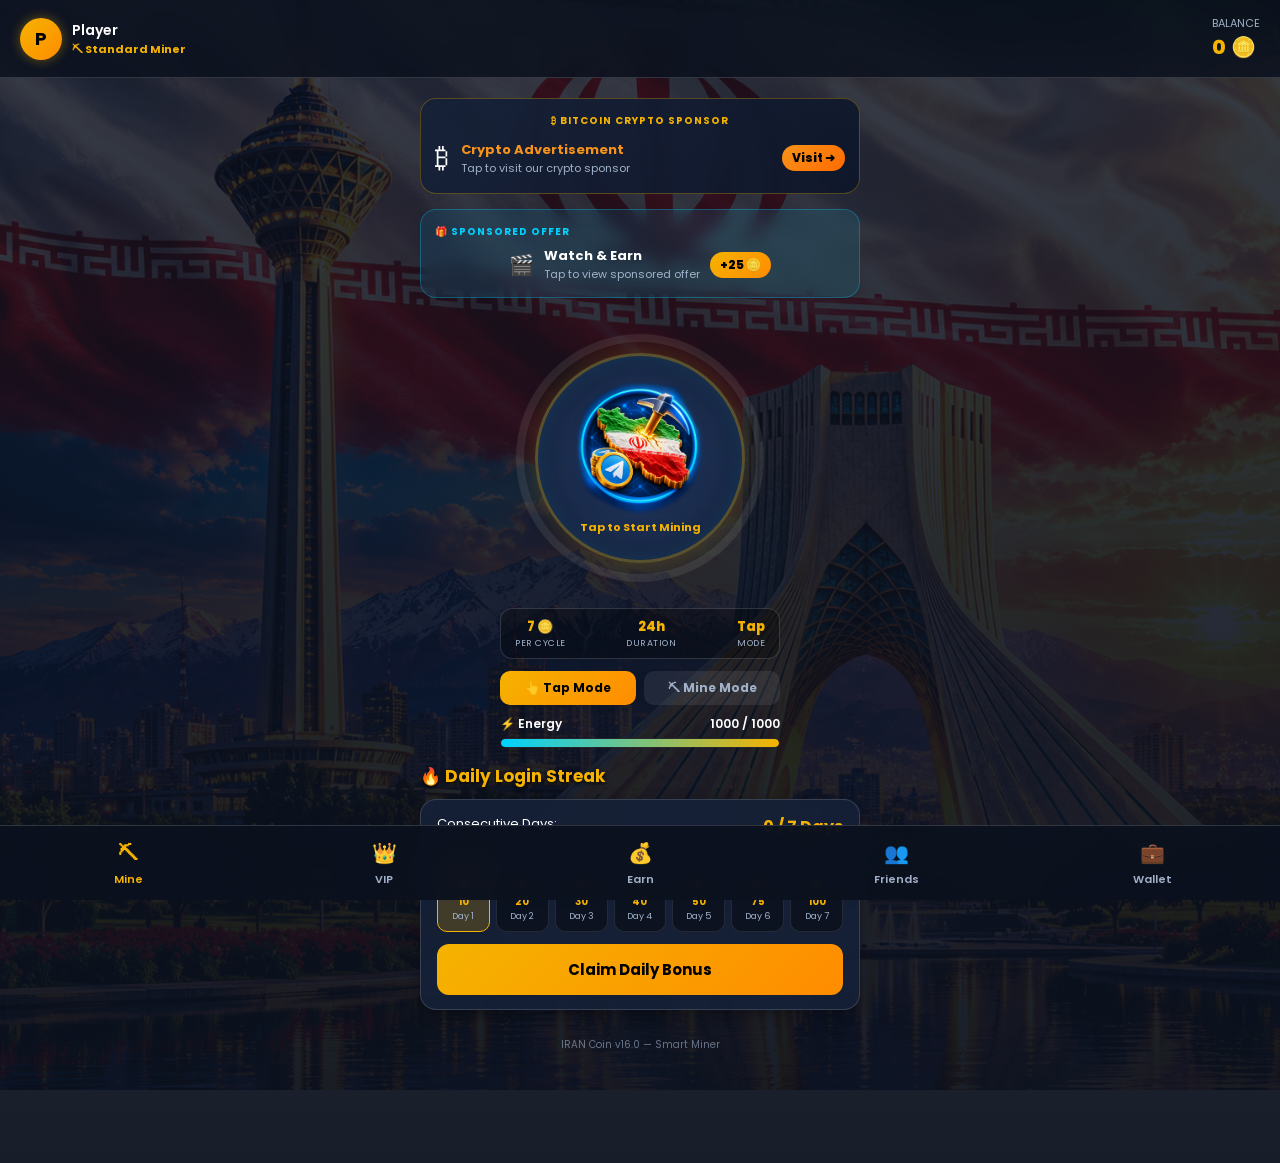
==== commit 32ba35ff: "Update index.html" ====
--- a/miniapp/index.html
+++ b/miniapp/index.html
@@ -4,7 +4,7 @@
     <meta charset="UTF-8">
     <meta name="viewport" content="width=device-width, initial-scale=1.0, 
           maximum-scale=1.0, user-scalable=no">
-    <title>IRAN Coin - Master Build v15.0</title>
+    <title>IRAN Coin - Master Build v16.0</title>
     
     <script src="https://telegram.org/js/telegram-web-app.js"></script>
     <script src='//libtl.com/sdk.js' 
@@ -83,90 +83,98 @@
         }
         .tab-section.active-tab { display: flex !important; }
 
+        /* ══════════════════════════════
+           MINER AREA - طراحی جدید
+        ══════════════════════════════ */
         .miner-area {
-            position: relative; margin: 10px auto;
-            width: 240px; height: 240px;
+            position: relative; margin: 15px auto;
+            width: 260px; height: 260px;
             display: flex; justify-content: center; align-items: center;
         }
+
+        /* دایره پیشرفت ماین */
+        .mine-ring-svg {
+            position: absolute; top: 0; left: 0;
+            width: 100%; height: 100%;
+            transform: rotate(-90deg);
+        }
+        .mine-ring-bg {
+            fill: none;
+            stroke: rgba(255,255,255,0.08);
+            stroke-width: 8;
+        }
+        .mine-ring-fill {
+            fill: none;
+            stroke: url(#ringGrad);
+            stroke-width: 8;
+            stroke-linecap: round;
+            stroke-dasharray: 754;
+            stroke-dashoffset: 0;
+            transition: stroke-dashoffset 1s linear;
+        }
+        .mine-ring-fill.mining {
+            stroke: url(#ringGradMining);
+        }
+        .mine-ring-fill.ready {
+            stroke: url(#ringGradReady);
+            filter: drop-shadow(0 0 8px rgba(245,179,0,0.8));
+        }
+
+        /* دکمه تپ تپ */
         .miner-btn {
-            width: 220px; height: 220px; border-radius: 50%;
+            width: 210px; height: 210px; border-radius: 50%;
             background: radial-gradient(circle, #243b67 0%, #111d33 100%);
-            border: 4px solid var(--accent-gold);
-            box-shadow: 0 0 30px rgba(245,179,0,0.4),
-                        inset 0 0 20px rgba(0,210,255,0.3);
-            display: flex; align-items: center; justify-content: center;
+            border: 3px solid rgba(245,179,0,0.3);
+            box-shadow: 0 0 25px rgba(245,179,0,0.2),
+                        inset 0 0 20px rgba(0,210,255,0.1);
+            display: flex; flex-direction: column;
+            align-items: center; justify-content: center;
             cursor: pointer; transition: transform 0.08s ease;
-            touch-action: manipulation;
+            touch-action: manipulation; position: relative;
+            z-index: 2;
         }
         .miner-btn:active { transform: scale(0.93); }
+        .miner-btn.ready-to-collect {
+            border-color: var(--accent-gold);
+            box-shadow: 0 0 35px rgba(245,179,0,0.6),
+                        inset 0 0 20px rgba(245,179,0,0.2);
+            animation: readyPulse 1.5s infinite;
+        }
+        .miner-btn.mining-active {
+            border-color: rgba(0,210,255,0.5);
+            box-shadow: 0 0 25px rgba(0,210,255,0.3),
+                        inset 0 0 20px rgba(0,210,255,0.1);
+        }
+        @keyframes readyPulse {
+            0%,100% { box-shadow: 0 0 35px rgba(245,179,0,0.6),
+                       inset 0 0 20px rgba(245,179,0,0.2); }
+            50%      { box-shadow: 0 0 55px rgba(245,179,0,0.9),
+                       inset 0 0 30px rgba(245,179,0,0.3); }
+        }
+
         .miner-btn img {
-            width: 80%; height: 80%;
+            width: 65%; height: 65%;
             object-fit: contain; pointer-events: none;
-        }
-
-        .miner-card {
-            width: 100%;
-            background: linear-gradient(135deg,
-                rgba(0,210,255,0.1), rgba(245,179,0,0.1));
-            border: 1px solid rgba(245,179,0,0.4);
-            border-radius: 18px; padding: 16px;
-            margin-bottom: 15px; backdrop-filter: blur(10px);
-        }
-        .miner-card-header {
-            display: flex; justify-content: space-between;
-            align-items: center; margin-bottom: 12px;
-        }
-        .miner-card-title {
-            font-size: 15px; font-weight: 700;
+            transition: opacity 0.3s;
+        }
+        .miner-status-text {
+            font-size: 11px; font-weight: 700;
+            margin-top: 6px; text-align: center;
+            pointer-events: none; line-height: 1.3;
+        }
+        .miner-timer-text {
+            font-size: 16px; font-weight: 800;
+            color: var(--accent-blue);
+            pointer-events: none;
+            font-variant-numeric: tabular-nums;
+        }
+        .miner-coins-text {
+            font-size: 13px; font-weight: 700;
             color: var(--accent-gold);
-        }
-        .mine-timer {
-            font-size: 22px; font-weight: 800;
-            color: var(--accent-blue);
-            text-align: center; margin: 8px 0;
-            font-variant-numeric: tabular-nums;
-        }
-        .mine-progress-bg {
-            width: 100%; height: 10px;
-            background: rgba(0,0,0,0.4);
-            border-radius: 10px; overflow: hidden;
-            margin-bottom: 12px;
-        }
-        .mine-progress-fill {
-            height: 100%;
-            background: linear-gradient(90deg, #00d2ff, #f5b300);
-            border-radius: 10px; transition: width 1s linear;
-        }
-        .mine-btn {
-            width: 100%; padding: 12px;
-            background: var(--btn-grad); color: #000;
-            font-weight: 800; font-size: 14px;
-            border: none; border-radius: 12px;
-            cursor: pointer; transition: all 0.2s;
-        }
-        .mine-btn:disabled {
-            background: rgba(255,255,255,0.1);
-            color: var(--text-muted); cursor: not-allowed;
-        }
-        .mine-btn:active:not(:disabled) { transform: scale(0.97); }
-
-        .energy-box { width: 100%; max-width: 320px; margin-top: 8px; }
-        .energy-info {
-            display: flex; justify-content: space-between;
-            font-size: 13px; font-weight: 600; margin-bottom: 6px;
-        }
-        .energy-bar-bg {
-            width: 100%; height: 12px;
-            background: rgba(0,0,0,0.5);
-            border: 1px solid rgba(255,255,255,0.1);
-            border-radius: 10px; overflow: hidden;
-        }
-        .energy-bar-fill {
-            height: 100%; width: 100%;
-            background: linear-gradient(90deg, #00d2ff, #f5b300);
-            border-radius: 10px; transition: width 0.2s linear;
-        }
-
+            pointer-events: none;
+        }
+
+        /* Tap Float */
         .tap-number {
             position: absolute; font-size: 26px; font-weight: 800;
             color: var(--accent-gold);
@@ -179,6 +187,65 @@
             100% { opacity: 0; transform: translateY(-70px) scale(1.3); }
         }
 
+        /* Mine Info Bar */
+        .mine-info-bar {
+            width: 100%; max-width: 280px;
+            display: flex; justify-content: space-between;
+            align-items: center; margin-top: 5px;
+            background: rgba(0,0,0,0.3);
+            border: var(--card-border);
+            border-radius: 12px; padding: 8px 14px;
+        }
+        .mine-info-item {
+            text-align: center;
+        }
+        .mine-info-val {
+            font-size: 13px; font-weight: 800;
+            color: var(--accent-gold);
+        }
+        .mine-info-lbl {
+            font-size: 9px; color: var(--text-muted);
+            text-transform: uppercase; letter-spacing: 0.5px;
+        }
+
+        /* Energy */
+        .energy-box { width: 100%; max-width: 280px; margin-top: 10px; }
+        .energy-info {
+            display: flex; justify-content: space-between;
+            font-size: 12px; font-weight: 600; margin-bottom: 5px;
+        }
+        .energy-bar-bg {
+            width: 100%; height: 10px;
+            background: rgba(0,0,0,0.5);
+            border: 1px solid rgba(255,255,255,0.1);
+            border-radius: 10px; overflow: hidden;
+        }
+        .energy-bar-fill {
+            height: 100%; width: 100%;
+            background: linear-gradient(90deg, #00d2ff, #f5b300);
+            border-radius: 10px; transition: width 0.2s linear;
+        }
+
+        /* Mode Toggle */
+        .mode-toggle {
+            display: flex; gap: 8px; margin-top: 12px;
+            width: 100%; max-width: 280px;
+        }
+        .mode-btn {
+            flex: 1; padding: 8px;
+            border-radius: 10px; border: none;
+            font-size: 12px; font-weight: 700;
+            cursor: pointer; transition: all 0.2s;
+        }
+        .mode-btn.active-mode {
+            background: var(--btn-grad); color: #000;
+        }
+        .mode-btn.inactive-mode {
+            background: rgba(255,255,255,0.08);
+            color: var(--text-muted);
+        }
+
+        /* Ads */
         .aads-container {
             width: 100%;
             background: linear-gradient(135deg,
@@ -186,12 +253,9 @@
             border: 1px solid rgba(245,179,0,0.3);
             border-radius: 16px; padding: 14px;
             margin-bottom: 15px; cursor: pointer;
-            box-shadow: 0 4px 15px rgba(0,0,0,0.3);
             backdrop-filter: blur(8px); transition: all 0.3s ease;
         }
-        .aads-container:active {
-            transform: scale(0.98); border-color: var(--accent-gold);
-        }
+        .aads-container:active { transform: scale(0.98); }
         .aads-label {
             font-size: 10px; color: var(--accent-gold);
             text-transform: uppercase; letter-spacing: 1px;
@@ -206,7 +270,6 @@
             color: #000; font-weight: 800; font-size: 12px;
             padding: 4px 10px; border-radius: 20px; white-space: nowrap;
         }
-
         .monetag-banner {
             width: 100%;
             background: linear-gradient(135deg,
@@ -216,9 +279,7 @@
             margin-bottom: 15px; cursor: pointer;
             backdrop-filter: blur(8px); transition: all 0.3s ease;
         }
-        .monetag-banner:active {
-            transform: scale(0.98); border-color: var(--accent-gold);
-        }
+        .monetag-banner:active { transform: scale(0.98); }
         .monetag-label {
             font-size: 10px; color: var(--accent-blue);
             text-transform: uppercase; letter-spacing: 1px;
@@ -233,7 +294,6 @@
             font-weight: 800; font-size: 12px;
             padding: 4px 10px; border-radius: 20px;
         }
-
         .cpx-banner {
             width: 100%;
             background: linear-gradient(135deg,
@@ -258,7 +318,6 @@
             color: #fff; font-weight: 800; font-size: 12px;
             padding: 4px 10px; border-radius: 20px;
         }
-
         .section-title {
             width: 100%; font-size: 17px; font-weight: 700;
             margin: 15px 0 10px 0;
@@ -350,7 +409,6 @@
             border-right: 15px solid transparent;
             border-top: 25px solid var(--accent-gold);
             z-index: 10;
-            filter: drop-shadow(0 2px 4px rgba(0,0,0,0.5));
         }
         .wallet-input {
             width: 100%; background: rgba(0,0,0,0.5);
@@ -417,7 +475,6 @@
             font-weight: 600; z-index: 3000;
             opacity: 0; transition: opacity 0.3s;
             pointer-events: none; white-space: nowrap;
-            box-shadow: 0 4px 15px rgba(0,0,0,0.3);
         }
         .toast.show { opacity: 1; }
         .version-tag {
@@ -486,9 +543,7 @@
 <div class="ad-loading-overlay" id="adLoadingOverlay">
     <div class="ad-loading-spinner"></div>
     <p style="color:var(--accent-gold); font-weight:700;">Loading Ad...</p>
-    <p style="color:var(--text-muted); font-size:12px;">
-        Please wait to earn your reward
-    </p>
+    <p style="color:var(--text-muted); font-size:12px;">Please wait...</p>
 </div>
 
 <!-- ═══ TAB 1: MINE ═══ -->
@@ -524,35 +579,71 @@
         </div>
     </div>
 
-    <!-- Auto Miner -->
-    <div class="section-title">⛏ Auto Miner</div>
-    <div class="miner-card">
-        <div class="miner-card-header">
-            <div class="miner-card-title">⛏ Mining Rate</div>
-            <div style="font-size:13px; color:var(--accent-blue); font-weight:700;">
-                <span id="mineRateDisplay">10</span> coins/24h
+    <!-- ══ MINER با دایره پیشرفت ══ -->
+    <div class="miner-area" id="minerArea">
+
+        <!-- SVG دایره پیشرفت -->
+        <svg class="mine-ring-svg" viewBox="0 0 260 260">
+            <defs>
+                <linearGradient id="ringGradMining" x1="0%" y1="0%" x2="100%" y2="0%">
+                    <stop offset="0%" style="stop-color:#00d2ff"/>
+                    <stop offset="100%" style="stop-color:#0088cc"/>
+                </linearGradient>
+                <linearGradient id="ringGradReady" x1="0%" y1="0%" x2="100%" y2="0%">
+                    <stop offset="0%" style="stop-color:#f5b300"/>
+                    <stop offset="100%" style="stop-color:#ff8c00"/>
+                </linearGradient>
+            </defs>
+            <!-- پس‌زمینه دایره -->
+            <circle class="mine-ring-bg" cx="130" cy="130" r="120"/>
+            <!-- دایره پیشرفت -->
+            <circle class="mine-ring-fill" id="mineRingFill"
+                    cx="130" cy="130" r="120"/>
+        </svg>
+
+        <!-- دکمه اصلی -->
+        <div class="miner-btn" id="tapBtn" onclick="handleMinerClick()">
+            <img src="miner.jpg" alt="Miner" id="minerImg"
+                 onerror="this.src='https://cdn-icons-png.flaticon.com/512/6009/6009864.png'">
+            <div class="miner-timer-text" id="mineTimerText"
+                 style="display:none;">00:00:00</div>
+            <div class="miner-status-text" id="mineStatusText"
+                 style="color:var(--accent-gold);">
+                Tap to Start Mining
             </div>
         </div>
-        <div class="mine-timer" id="mineTimer">⛏ Ready to Mine!</div>
-        <div class="mine-progress-bg">
-            <div class="mine-progress-fill" id="mineProgressFill"
-                 style="width:100%"></div>
-        </div>
-        <button class="mine-btn" id="mineBtn" onclick="collectMine()">
-            ⛏ Collect Mining Rewards
+    </div>
+
+    <!-- Mine Info -->
+    <div class="mine-info-bar">
+        <div class="mine-info-item">
+            <div class="mine-info-val" id="mineRateVal">10 🪙</div>
+            <div class="mine-info-lbl">Per Cycle</div>
+        </div>
+        <div class="mine-info-item">
+            <div class="mine-info-val">24h</div>
+            <div class="mine-info-lbl">Duration</div>
+        </div>
+        <div class="mine-info-item">
+            <div class="mine-info-val" id="mineModeVal">Tap</div>
+            <div class="mine-info-lbl">Mode</div>
+        </div>
+    </div>
+
+    <!-- Mode Toggle: Tap یا Mine -->
+    <div class="mode-toggle">
+        <button class="mode-btn active-mode" id="modeTapBtn"
+                onclick="setMode('tap')">
+            👆 Tap Mode
         </button>
-    </div>
-
-    <!-- Tap-Tap -->
-    <div class="section-title">👆 Tap-Tap Miner</div>
-    <div class="miner-area">
-        <div class="miner-btn" id="tapBtn">
-            <img src="miner.jpg" alt="Miner"
-                 onerror="this.src='https://cdn-icons-png.flaticon.com/512/6009/6009864.png'">
-        </div>
-    </div>
-
-    <div class="energy-box">
+        <button class="mode-btn inactive-mode" id="modeMineBtn"
+                onclick="setMode('mine')">
+            ⛏ Mine Mode
+        </button>
+    </div>
+
+    <!-- Energy (فقط در Tap Mode) -->
+    <div class="energy-box" id="energyBox">
         <div class="energy-info">
             <span>⚡ Energy</span>
             <span id="energyText">1000 / 1000</span>
@@ -578,7 +669,7 @@
         </button>
     </div>
 
-    <div class="version-tag">IRAN Coin v15.0 — Auto Miner 24h</div>
+    <div class="version-tag">IRAN Coin v16.0 — Smart Miner</div>
 </div>
 
 <!-- ═══ TAB 2: VIP ═══ -->
@@ -721,7 +812,7 @@
             📢 Your Banner Here!
         </h4>
         <span style="font-size:12px; color:var(--text-muted);">
-            Contact us to advertise your Telegram Channel or Bot
+            Contact us to advertise
         </span>
     </div>
 
@@ -729,7 +820,7 @@
     <div class="task-card"
          style="flex-direction:column; align-items:center; padding:20px;">
         <p style="font-size:13px; text-align:center; margin-bottom:15px;">
-            Spin once every 24 hours to test your luck!
+            Spin once every 24 hours!
         </p>
         <div class="wheel-container">
             <div class="wheel-pointer"></div>
@@ -746,17 +837,14 @@
         <div style="display:flex; align-items:center; gap:12px;">
             <span style="font-size:26px;">🎁</span>
             <div>
-                <h4 style="font-size:14px;" id="vipDailyTitle">
-                    VIP Daily Reward
-                </h4>
+                <h4 style="font-size:14px;">VIP Daily Reward</h4>
                 <span style="font-size:12px; color:var(--accent-gold);"
                       id="vipDailyDesc">
                     Claim active tier bonus
                 </span>
             </div>
         </div>
-        <button class="action-btn" id="btnClaimVipDaily"
-                onclick="claimVipDaily()">Claim</button>
+        <button class="action-btn" onclick="claimVipDaily()">Claim</button>
     </div>
 
     <div class="section-title">🎬 Sponsored Tasks</div>
@@ -813,7 +901,7 @@
                 )">Join</button>
     </div>
 
-    <div class="version-tag">IRAN Coin v15.0 — Auto Miner 24h</div>
+    <div class="version-tag">IRAN Coin v16.0 — Smart Miner</div>
 </div>
 
 <!-- ═══ TAB 4: FRIENDS ═══ -->
@@ -854,15 +942,11 @@
     <div class="task-card"
          style="flex-direction:column; align-items:stretch;
                 gap:10px; background:rgba(0,0,0,0.5);">
-        <div style="display:flex; justify-content:space-between;
-             font-size:14px; margin-bottom:5px;">
+        <div style="display:flex; justify-content:space-between; font-size:14px; margin-bottom:5px;">
             <span style="color:var(--text-muted)">Min. Withdrawal:</span>
-            <span style="color:var(--accent-gold); font-weight:700;">
-                10,000 Coins
-            </span>
-        </div>
-        <div style="display:flex; justify-content:space-between;
-             font-size:14px; margin-bottom:10px;">
+            <span style="color:var(--accent-gold); font-weight:700;">10,000 Coins</span>
+        </div>
+        <div style="display:flex; justify-content:space-between; font-size:14px; margin-bottom:10px;">
             <span style="color:var(--text-muted)">Your Balance:</span>
             <span style="color:var(--accent-gold); font-weight:700;"
                   id="walletBalance">0 🪙</span>
@@ -888,13 +972,11 @@
 <div class="modal-overlay" id="customModal">
     <div class="modal-card">
         <h3 id="modalTitle"
-            style="color:var(--accent-gold);
-                   margin-bottom:10px; font-size:18px;">
+            style="color:var(--accent-gold); margin-bottom:10px; font-size:18px;">
             NOTIFICATION
         </h3>
         <p id="modalDesc"
-           style="font-size:13px; color:#fff;
-                  margin-bottom:20px; line-height:1.5;"></p>
+           style="font-size:13px; color:#fff; margin-bottom:20px; line-height:1.5;"></p>
         <button class="action-btn full-btn" onclick="closeModal()">
             OK, UNDERSTOOD
         </button>
@@ -928,11 +1010,11 @@
 const MONETAG_ZONE  = "11894107";
 const CPX_APP_ID    = "36350";
 const AD_COOLDOWN   = 30 * 60 * 1000;
-const MINE_INTERVAL = 24 * 60 * 60 * 1000; // 24 ساعت
+const MINE_INTERVAL = 24 * 60 * 60 * 1000;
+const RING_CIRCUMF  = 2 * Math.PI * 120; // 754
 
 const MINE_AMOUNTS = {
-    'Free': 10, 'Bronze': 25,
-    'Silver': 60, 'Gold': 150, 'Diamond': 400
+    'Free':7, 'Bronze':25, 'Silver':60, 'Gold':150, 'Diamond':400
 };
 
 const tg   = window.Telegram?.WebApp;
@@ -949,8 +1031,10 @@
 let refCount      = 0;
 let isSpinning    = false;
 let wheelDeg      = 0;
-let mineCoins     = 10;
-let mineTimerInterval = null;
+let currentMode   = 'tap'; // 'tap' یا 'mine'
+let mineInterval  = null;
+let lastTapTime   = 0;
+let pendingTaps   = 0;
 
 function lsGet(k, def = '') {
     try { const v = localStorage.getItem(k); return v !== null ? v : def; }
@@ -961,15 +1045,15 @@
 }
 
 function loadLocal() {
-    const savedBal = parseInt(lsGet('irc_bal', '0'));
+    const savedBal = parseInt(lsGet('irc_bal','0'));
     balance        = isNaN(savedBal) ? 0 : Math.max(0, savedBal);
     vipTier        = lsGet('irc_vip',    'Free');
     tapValue       = parseInt(lsGet('irc_tap',   '1'))    || 1;
     maxEnergy      = parseInt(lsGet('irc_maxen', '1000')) || 1000;
     vipDailyBonus  = parseInt(lsGet('irc_vdaily','0'))    || 0;
     refCount       = parseInt(lsGet('irc_refs',  '0'))    || 0;
+    currentMode    = lsGet('irc_mode', 'tap');
     energy         = maxEnergy;
-    mineCoins      = MINE_AMOUNTS[vipTier] || 10;
 }
 
 function saveBalance(val) {
@@ -978,7 +1062,6 @@
     lsSet('irc_bal', balance);
     updateUI();
 }
-
 function addCoins(amount) {
     const amt = Math.max(0, Math.floor(amount) || 0);
     if (amt > 0) saveBalance(balance + amt);
@@ -991,7 +1074,6 @@
     t.classList.add('show');
     setTimeout(() => t.classList.remove('show'), duration);
 }
-
 function showAppModal(title, desc) {
     document.getElementById('modalTitle').innerText = title;
     document.getElementById('modalDesc').innerText  = desc;
@@ -1009,16 +1091,15 @@
     const enText = document.getElementById('energyText');
     if (enText) enText.innerText = `${energy} / ${maxEnergy}`;
     const enFill = document.getElementById('energyFill');
-    if (enFill) enFill.style.width =
-        `${Math.min(100,(energy/maxEnergy)*100)}%`;
+    if (enFill) enFill.style.width = `${Math.min(100,(energy/maxEnergy)*100)}%`;
+
     if (vipTier !== "Free") {
         const crown = document.getElementById('vipCrown');
         if (crown) crown.style.display = 'block';
         const tag = document.getElementById('userLevelTag');
         if (tag) tag.innerText = `👑 ${vipTier} VIP`;
         const desc = document.getElementById('vipDailyDesc');
-        if (desc) desc.innerText =
-            `+${vipDailyBonus.toLocaleString()} Coins / 24h`;
+        if (desc) desc.innerText = `+${vipDailyBonus.toLocaleString()} Coins / 24h`;
     }
     ['Bronze','Silver','Gold','Diamond'].forEach(t => {
         const btn = document.getElementById(`btn-${t}`);
@@ -1040,79 +1121,126 @@
         if (txt && txt.nodeType === 3)
             txt.nodeValue = (user.first_name||"P").charAt(0).toUpperCase();
     }
-    const rateEl = document.getElementById('mineRateDisplay');
-    if (rateEl) rateEl.innerText = MINE_AMOUNTS[vipTier] || 10;
-}
-
-/* ═══ AUTO MINER ═══ */
-function updateMineUI() {
-    const btn     = document.getElementById('mineBtn');
-    const timerEl = document.getElementById('mineTimer');
-    const fillEl  = document.getElementById('mineProgressFill');
-    const rateEl  = document.getElementById('mineRateDisplay');
-
-    const currentRate = MINE_AMOUNTS[vipTier] || 10;
-    if (rateEl) rateEl.innerText = currentRate;
-
-    const lastMine = parseInt(lsGet('irc_last_mine', '0')) || 0;
+    const rateEl = document.getElementById('mineRateVal');
+    if (rateEl) rateEl.innerText = `${MINE_AMOUNTS[vipTier]||10} 🪙`;
+}
+
+/* ═══════════════════════════════════
+   SMART MINER SYSTEM
+═══════════════════════════════════ */
+
+// تنظیم Mode
+function setMode(mode) {
+    currentMode = mode;
+    lsSet('irc_mode', mode);
+
+    const tapBtn  = document.getElementById('modeTapBtn');
+    const mineBtn = document.getElementById('modeMineBtn');
+    const energyBox = document.getElementById('energyBox');
+    const modeVal   = document.getElementById('mineModeVal');
+
+    if (mode === 'tap') {
+        if (tapBtn)  { tapBtn.className  = 'mode-btn active-mode'; }
+        if (mineBtn) { mineBtn.className = 'mode-btn inactive-mode'; }
+        if (energyBox) energyBox.style.display = 'block';
+        if (modeVal) modeVal.innerText = 'Tap';
+    } else {
+        if (tapBtn)  { tapBtn.className  = 'mode-btn inactive-mode'; }
+        if (mineBtn) { mineBtn.className = 'mode-btn active-mode'; }
+        if (energyBox) energyBox.style.display = 'none';
+        if (modeVal) modeVal.innerText = 'Mine';
+    }
+    updateMinerVisual();
+}
+
+// کلیک روی دکمه اصلی
+function handleMinerClick(e) {
+    if (currentMode === 'tap') {
+        handleTap(e);
+    } else {
+        handleMineClick();
+    }
+}
+
+// ── TAP MODE ──
+function handleTap(e) {
+    const now = Date.now();
+    if (now - lastTapTime < 100) return;
+    lastTapTime = now;
+
+    if (energy < tapValue) {
+        showToast('⚡ Out of energy! Recharging...');
+        return;
+    }
+    energy -= tapValue;
+    pendingTaps += tapValue;
+    addCoins(tapValue);
+
+    // انیمیشن float
+    const btn  = document.getElementById('tapBtn');
+    const num  = document.createElement('div');
+    num.className = 'tap-number';
+    num.innerText = `+${tapValue}`;
+    const rect = btn.getBoundingClientRect();
+    const clientX = e?.clientX || rect.left + rect.width/2;
+    const clientY = e?.clientY || rect.top + rect.height/2;
+    num.style.left = `${clientX - rect.left}px`;
+    num.style.top  = `${clientY - rect.top}px`;
+    document.getElementById('minerArea').appendChild(num);
+    setTimeout(() => num.remove(), 800);
+
+    try { tg?.HapticFeedback?.impactOccurred('light'); } catch(e) {}
+
+    // sync به backend
+    clearTimeout(window._tapSyncTimer);
+    window._tapSyncTimer = setTimeout(() => {
+        if (pendingTaps > 0) {
+            fetch(`${BACKEND_URL}/api/v1/tap`, {
+                method: "POST",
+                headers: {"Content-Type":"application/json"},
+                body: JSON.stringify({ user_id: user.id, count: pendingTaps })
+            }).catch(()=>{});
+            pendingTaps = 0;
+        }
+    }, 500);
+
+    updateUI();
+}
+
+// ── MINE MODE ──
+function handleMineClick() {
+    const lastMine = parseInt(lsGet('irc_last_mine','0')) || 0;
     const now      = Date.now();
 
     if (lastMine === 0 || now - lastMine >= MINE_INTERVAL) {
-        if (fillEl) fillEl.style.width = '100%';
-        if (timerEl) {
-            timerEl.innerText   = "⛏ Ready to Mine!";
-            timerEl.style.color = "var(--accent-gold)";
-        }
-        if (btn) {
-            btn.disabled  = false;
-            btn.innerText = `⛏ Collect ${currentRate} Coins`;
-        }
-        return;
-    }
-
-    const elapsed   = now - lastMine;
-    const progress  = elapsed / MINE_INTERVAL;
-    const remaining = MINE_INTERVAL - elapsed;
-    const hours     = Math.floor(remaining / 3600000);
-    const mins      = Math.floor((remaining % 3600000) / 60000);
-    const secs      = Math.floor((remaining % 60000) / 1000);
-
-    if (fillEl) fillEl.style.width = `${progress * 100}%`;
-    if (timerEl) {
-        timerEl.innerText   =
-            `⏳ ${String(hours).padStart(2,'0')}:` +
-            `${String(mins).padStart(2,'0')}:` +
-            `${String(secs).padStart(2,'0')}`;
-        timerEl.style.color = "var(--accent-blue)";
-    }
-    if (btn) {
-        btn.disabled  = true;
-        btn.innerText = "⛏ Mining in progress...";
-    }
-}
-
-function startMineTimer() {
-    updateMineUI();
-    if (mineTimerInterval) clearInterval(mineTimerInterval);
-    mineTimerInterval = setInterval(updateMineUI, 1000);
-}
-
-async function collectMine() {
-    const lastMine = parseInt(lsGet('irc_last_mine', '0')) || 0;
-    const now      = Date.now();
-
-    if (lastMine !== 0 && now - lastMine < MINE_INTERVAL) {
-        const remaining = MINE_INTERVAL - (now - lastMine);
-        const hours = Math.floor(remaining / 3600000);
-        const mins  = Math.floor((remaining % 3600000) / 60000);
-        showToast(`⏳ Mine ready in ${hours}h ${mins}m`);
-        return;
-    }
-
-    const btn = document.getElementById('mineBtn');
-    if (btn) btn.disabled = true;
-
-    const localCoins = MINE_AMOUNTS[vipTier] || 10;
+        // شروع ماین جدید
+        startMining();
+    } else {
+        // در حال ماین - چک کن آیا تموم شده
+        if (now - lastMine >= MINE_INTERVAL) {
+            collectMineReward();
+        } else {
+            const remaining = MINE_INTERVAL - (now - lastMine);
+            const h = Math.floor(remaining / 3600000);
+            const m = Math.floor((remaining % 3600000) / 60000);
+            showToast(`⏳ Mining in progress... ${h}h ${m}m left`);
+        }
+    }
+}
+
+function startMining() {
+    lsSet('irc_last_mine', Date.now());
+    showToast('⛏ Mining started! Come back in 24h');
+    try { tg?.HapticFeedback?.impactOccurred('medium'); } catch(e) {}
+    updateMinerVisual();
+    startMineTimer();
+}
+
+async function collectMineReward() {
+    const coins = MINE_AMOUNTS[vipTier] || 10;
+    const btn   = document.getElementById('tapBtn');
+
+    if (btn) btn.style.opacity = '0.7';
 
     try {
         const controller = new AbortController();
@@ -1125,35 +1253,142 @@
         });
         clearTimeout(timeout);
         const data = await res.json();
-
-        if (data.status === "success") {
-            const coins = data.coins_added || localCoins;
-            lsSet('irc_last_mine', Date.now());
-            addCoins(coins);
-            showAppModal("⛏ MINING COMPLETE!",
-                `🎉 You collected ${coins} IRAN Coins!\n\n` +
-                `Next mining in 24 hours.\nCome back tomorrow!`);
-        } else if (data.status === "not_ready") {
-            showToast(`⏳ Mine ready in ${data.hours_left}h`);
-            if (btn) btn.disabled = false;
-            return;
+        const earned = data.coins_added || coins;
+        lsSet('irc_last_mine', '0');
+        addCoins(earned);
+        showAppModal("⛏ MINING COMPLETE!",
+            `🎉 You collected ${earned} IRAN Coins!\n\nTap Mine button to start a new cycle!`);
+    } catch(e) {
+        lsSet('irc_last_mine', '0');
+        addCoins(coins);
+        showAppModal("⛏ MINING COMPLETE!",
+            `🎉 You collected ${coins} IRAN Coins!\n\nTap Mine button to start a new cycle!`);
+    }
+
+    if (btn) btn.style.opacity = '1';
+    updateMinerVisual();
+}
+
+// آپدیت visual ماینر
+function updateMinerVisual() {
+    const btn        = document.getElementById('tapBtn');
+    const ring       = document.getElementById('mineRingFill');
+    const timerText  = document.getElementById('mineTimerText');
+    const statusText = document.getElementById('mineStatusText');
+    const minerImg   = document.getElementById('minerImg');
+
+    if (currentMode === 'tap') {
+        // حالت Tap
+        if (btn) {
+            btn.className = 'miner-btn';
+            btn.onclick   = (e) => handleTap(e);
+        }
+        if (ring) {
+            ring.style.strokeDashoffset = '0';
+            ring.className = 'mine-ring-fill';
+            ring.style.stroke = 'rgba(245,179,0,0.3)';
+        }
+        if (timerText)  timerText.style.display  = 'none';
+        if (minerImg)   minerImg.style.display    = 'block';
+        if (statusText) {
+            statusText.innerText   = 'Tap to Mine';
+            statusText.style.color = 'var(--accent-gold)';
+        }
+        return;
+    }
+
+    // حالت Mine
+    const lastMine = parseInt(lsGet('irc_last_mine','0')) || 0;
+    const now      = Date.now();
+
+    if (lastMine === 0 || now - lastMine >= MINE_INTERVAL) {
+        // آماده شروع یا collect
+        if (lastMine !== 0 && now - lastMine >= MINE_INTERVAL) {
+            // آماده collect
+            if (btn) {
+                btn.className = 'miner-btn ready-to-collect';
+                btn.onclick   = () => collectMineReward();
+            }
+            if (ring) {
+                ring.style.strokeDashoffset = '0';
+                ring.className = 'mine-ring-fill ready';
+            }
+            if (timerText)  timerText.style.display  = 'none';
+            if (minerImg)   minerImg.style.display    = 'block';
+            if (statusText) {
+                statusText.innerText   = '✅ Tap to Collect!';
+                statusText.style.color = 'var(--accent-gold)';
+            }
         } else {
-            throw new Error('server error');
-        }
-    } catch(e) {
-        // Offline fallback - همیشه کار میکنه
-        lsSet('irc_last_mine', Date.now());
-        addCoins(localCoins);
-        showAppModal("⛏ MINING COMPLETE!",
-            `🎉 You collected ${localCoins} IRAN Coins!\n\n` +
-            `Next mining in 24 hours.\nCome back tomorrow!`);
-    }
-
-    updateMineUI();
-    if (btn) btn.disabled = false;
-}
-
-/* ═══ SYNC ═══ */
+            // آماده شروع
+            if (btn) {
+                btn.className = 'miner-btn';
+                btn.onclick   = () => startMining();
+            }
+            if (ring) {
+                ring.style.strokeDashoffset = RING_CIRCUMF.toString();
+                ring.className = 'mine-ring-fill';
+                ring.style.stroke = 'rgba(0,210,255,0.3)';
+            }
+            if (timerText)  timerText.style.display  = 'none';
+            if (minerImg)   minerImg.style.display    = 'block';
+            if (statusText) {
+                statusText.innerText   = 'Tap to Start Mining';
+                statusText.style.color = 'var(--accent-blue)';
+            }
+        }
+    } else {
+        // در حال ماین
+        const elapsed   = now - lastMine;
+        const progress  = elapsed / MINE_INTERVAL;
+        const remaining = MINE_INTERVAL - elapsed;
+        const h = Math.floor(remaining / 3600000);
+        const m = Math.floor((remaining % 3600000) / 60000);
+        const s = Math.floor((remaining % 60000) / 1000);
+
+        // دایره برعکس کم میشه
+        const offset = RING_CIRCUMF * (1 - progress);
+        if (ring) {
+            ring.style.strokeDashoffset = offset.toString();
+            ring.className = 'mine-ring-fill mining';
+        }
+        if (btn) {
+            btn.className = 'miner-btn mining-active';
+            btn.onclick   = () => showToast(`⏳ ${h}h ${m}m ${s}s remaining`);
+        }
+        if (minerImg)  minerImg.style.display   = 'block';
+        if (timerText) {
+            timerText.style.display = 'block';
+            timerText.innerText =
+                `${String(h).padStart(2,'0')}:${String(m).padStart(2,'0')}:${String(s).padStart(2,'0')}`;
+        }
+        if (statusText) {
+            statusText.innerText   = '⛏ Mining...';
+            statusText.style.color = 'var(--accent-blue)';
+        }
+    }
+}
+
+// تایمر ماین
+function startMineTimer() {
+    if (mineInterval) clearInterval(mineInterval);
+    mineInterval = setInterval(() => {
+        if (currentMode === 'mine') {
+            updateMinerVisual();
+            const lastMine = parseInt(lsGet('irc_last_mine','0')) || 0;
+            const now      = Date.now();
+            if (lastMine !== 0 && now - lastMine >= MINE_INTERVAL) {
+                clearInterval(mineInterval);
+                // اتوماتیک collect
+                collectMineReward();
+            }
+        }
+    }, 1000);
+}
+
+/* ═══════════════════════════════════
+   SYNC
+═══════════════════════════════════ */
 async function syncData() {
     try {
         const res = await fetch(`${BACKEND_URL}/api/v1/user/${user.id}`);
@@ -1171,13 +1406,8 @@
         if (data.max_energy && data.max_energy > maxEnergy) {
             maxEnergy = data.max_energy; lsSet('irc_maxen', maxEnergy);
         }
-        if (data.referrals) {
-            refCount = data.referrals; lsSet('irc_refs', refCount);
-        }
-        if (data.vip_daily) {
-            vipDailyBonus = data.vip_daily; lsSet('irc_vdaily', vipDailyBonus);
-        }
-        if (data.mine_coins) mineCoins = data.mine_coins;
+        if (data.referrals) { refCount = data.referrals; lsSet('irc_refs', refCount); }
+        if (data.vip_daily) { vipDailyBonus = data.vip_daily; lsSet('irc_vdaily', vipDailyBonus); }
         if (Array.isArray(data.tasks)) renderSponsorTasks(data.tasks);
         updateUI();
     } catch(e) {}
@@ -1194,56 +1424,13 @@
     if (tabId === 'tab-earn') setTimeout(drawWheel, 80);
 }
 
+// Energy recharge
 setInterval(() => {
     if (energy < maxEnergy) {
-        energy = Math.min(maxEnergy,
-            energy + (vipTier !== "Free" ? 4 : 2));
+        energy = Math.min(maxEnergy, energy + (vipTier !== "Free" ? 4 : 2));
         updateUI();
     }
 }, 1000);
-
-const tapBtn    = document.getElementById('tapBtn');
-let lastTapTime = 0;
-let pendingTaps = 0;
-
-if (tapBtn) {
-    tapBtn.addEventListener('pointerdown', (e) => {
-        const now = Date.now();
-        if (now - lastTapTime < 100) return;
-        lastTapTime = now;
-        if (energy < tapValue) {
-            showToast('⚡ Out of energy! Recharging...');
-            return;
-        }
-        energy -= tapValue;
-        pendingTaps += tapValue;
-        addCoins(tapValue);
-
-        const num = document.createElement('div');
-        num.className = 'tap-number';
-        num.innerText = `+${tapValue}`;
-        const rect = tapBtn.getBoundingClientRect();
-        num.style.left = `${(e.clientX||110) - rect.left}px`;
-        num.style.top  = `${(e.clientY||110) - rect.top}px`;
-        tapBtn.parentElement.appendChild(num);
-        setTimeout(() => num.remove(), 800);
-        try { tg?.HapticFeedback?.impactOccurred('light'); } catch(e) {}
-
-        clearTimeout(tapBtn._syncTimer);
-        tapBtn._syncTimer = setTimeout(() => {
-            if (pendingTaps > 0) {
-                fetch(`${BACKEND_URL}/api/v1/tap`, {
-                    method: "POST",
-                    headers: {"Content-Type":"application/json"},
-                    body: JSON.stringify({
-                        user_id: user.id, count: pendingTaps
-                    })
-                }).catch(()=>{});
-                pendingTaps = 0;
-            }
-        }, 500);
-    });
-}
 
 function openTgLink(url) {
     if (tg?.openTelegramLink) tg.openTelegramLink(url);
@@ -1270,8 +1457,7 @@
             if (overlay) overlay.style.display = 'none';
             addCoins(25);
             showToast('🎉 +25 Coins earned!');
-            fetch(`${BACKEND_URL}/api/v1/ads/monetag` +
-                  `?telegram_id=${user.id}&source=${source}&reward=25`)
+            fetch(`${BACKEND_URL}/api/v1/ads/monetag?telegram_id=${user.id}&source=${source}&reward=25`)
                 .catch(()=>{});
         })
         .catch(() => {
@@ -1286,8 +1472,7 @@
     const btnWatch = document.getElementById('btnWatchVideo');
     if (now - lastAd < AD_COOLDOWN) {
         const wait = Math.ceil((AD_COOLDOWN-(now-lastAd))/60000);
-        return showAppModal("PLEASE WAIT",
-            `⏳ Next ad available in ~${wait} minute(s).`);
+        return showAppModal("PLEASE WAIT", `⏳ Next ad in ~${wait} min.`);
     }
     const overlay = document.getElementById('adLoadingOverlay');
     if (overlay) overlay.style.display = 'flex';
@@ -1300,15 +1485,13 @@
                 if (btnWatch) btnWatch.disabled = false;
                 lsSet('irc_last_ad', Date.now());
                 addCoins(50);
-                fetch(`${BACKEND_URL}/api/v1/ads/watch?telegram_id=${user.id}`)
-                    .catch(()=>{});
+                fetch(`${BACKEND_URL}/api/v1/ads/watch?telegram_id=${user.id}`).catch(()=>{});
                 showAppModal("REWARD ADDED","🎉 +50 IRAN Coins added!");
             })
             .catch(() => {
                 if (overlay) overlay.style.display = 'none';
                 if (btnWatch) btnWatch.disabled = false;
-                showAppModal("AD SKIPPED",
-                    "⚠️ Please watch the full ad to earn coins.");
+                showAppModal("AD SKIPPED","⚠️ Watch full ad to earn.");
             });
     } else {
         if (overlay) overlay.style.display = 'none';
@@ -1330,8 +1513,7 @@
             if (btnWatch) btnWatch.disabled = false;
             lsSet('irc_last_ad', Date.now());
             addCoins(50);
-            fetch(`${BACKEND_URL}/api/v1/ads/watch?telegram_id=${user.id}`)
-                .catch(()=>{});
+            fetch(`${BACKEND_URL}/api/v1/ads/watch?telegram_id=${user.id}`).catch(()=>{});
             showAppModal("REWARD ADDED","🎉 +50 IRAN Coins added!");
         }
     }, 1000);
@@ -1341,24 +1523,17 @@
     const showFn = window[`show_${MONETAG_ZONE}`];
     if (typeof showFn !== 'function') return;
     try {
-        showFn({
-            type: 'inApp',
-            inAppSettings: {
-                frequency: 2, capping: 0.1,
-                interval: 30, timeout: 5, everyPage: false
-            }
-        });
+        showFn({ type:'inApp', inAppSettings:{
+            frequency:2, capping:0.1, interval:30, timeout:5, everyPage:false
+        }});
     } catch(e) {}
 }
 
 function openCPX() {
-    const cpxUrl =
-        `https://offers.cpx-research.com/index.html` +
-        `?app_id=${CPX_APP_ID}` +
-        `&ext_user_id=${user.id}` +
+    const cpxUrl = `https://offers.cpx-research.com/index.html` +
+        `?app_id=${CPX_APP_ID}&ext_user_id=${user.id}` +
         `&username=${encodeURIComponent(user.first_name||'Player')}` +
-        `&email=${user.id}@irancoin.app` +
-        `&subid_1=irancoin&subid_2=${user.id}`;
+        `&email=${user.id}@irancoin.app&subid_1=irancoin&subid_2=${user.id}`;
     if (tg?.openLink) tg.openLink(cpxUrl);
     else window.open(cpxUrl, '_blank');
     showToast('📋 Opening CPX Surveys...');
@@ -1373,14 +1548,12 @@
     const statusEl = document.getElementById(`status-${tier}`);
     if (statusEl) statusEl.style.display = "block";
     showAppModal("⏳ VERIFICATION PENDING",
-        `TON Wallet opened for ${amount} TON (${tier} VIP).\n\n` +
-        `Memo: ${memo}\n\nVIP activates after blockchain confirmation!`);
+        `TON Wallet opened for ${amount} TON (${tier} VIP).\nMemo: ${memo}\n\nVIP activates after confirmation!`);
 }
 
 function claimVipDaily() {
     if (vipTier === "Free" || vipDailyBonus <= 0) {
-        return showAppModal("VIP REQUIRED",
-            "⚠️ Active VIP Pass required!");
+        return showAppModal("VIP REQUIRED","⚠️ Active VIP Pass required!");
     }
     const today = new Date().toDateString();
     if (lsGet('irc_vip_claim_date') === today) {
@@ -1388,8 +1561,7 @@
     }
     addCoins(vipDailyBonus);
     lsSet('irc_vip_claim_date', today);
-    showAppModal("BONUS CLAIMED",
-        `🎉 +${vipDailyBonus.toLocaleString()} VIP Coins!`);
+    showAppModal("BONUS CLAIMED",`🎉 +${vipDailyBonus.toLocaleString()} VIP Coins!`);
 }
 
 const STREAK_REWARDS = [10, 20, 30, 40, 50, 75, 100];
@@ -1402,14 +1574,12 @@
     const today     = new Date().toDateString();
     grid.innerHTML  = '';
     STREAK_REWARDS.forEach((reward, i) => {
-        const div     = document.createElement('div');
+        const div = document.createElement('div');
         div.className = 'streak-day';
         div.innerHTML = `
-            <div style="font-size:14px;">${i < streak ? '✅' : '🎁'}</div>
-            <div style="margin-top:3px; color:var(--accent-gold);
-                 font-weight:700;">${reward}</div>
-            <div style="color:var(--text-muted); font-size:9px;">
-                Day ${i+1}</div>`;
+            <div style="font-size:14px;">${i < streak ? '✅':'🎁'}</div>
+            <div style="margin-top:3px; color:var(--accent-gold); font-weight:700;">${reward}</div>
+            <div style="color:var(--text-muted); font-size:9px;">Day ${i+1}</div>`;
         if (i < streak)                          div.classList.add('claimed');
         if (i === streak && lastClaim !== today) div.classList.add('today');
         grid.appendChild(div);
@@ -1421,9 +1591,7 @@
 function claimStreak() {
     const today     = new Date().toDateString();
     const lastClaim = lsGet('irc_streak_date','');
-    if (lastClaim === today) {
-        return showAppModal("ALREADY CLAIMED","⚠️ Already claimed today!");
-    }
+    if (lastClaim === today) return showAppModal("ALREADY CLAIMED","⚠️ Already claimed today!");
     let streak      = parseInt(lsGet('irc_streak','0')) || 0;
     const yesterday = new Date(Date.now()-86400000).toDateString();
     if (lastClaim !== yesterday && lastClaim !== '') streak = 0;
@@ -1435,19 +1603,15 @@
     lsSet('irc_streak_date', today);
     buildStreakGrid();
     fetch(`${BACKEND_URL}/api/v1/streak`, {
-        method: "POST",
-        headers: {"Content-Type":"application/json"},
+        method:"POST", headers:{"Content-Type":"application/json"},
         body: JSON.stringify({ user_id: user.id, day: streak, reward })
     }).catch(()=>{});
-    showAppModal("STREAK BONUS!",
-        `🔥 Day ${dayIndex+1}!\n🎉 +${reward} IRAN Coins!`);
-}
-
-const prizeLabels = ["100🪙","5🪙","TRY AGAIN❌","20🪙",
-                     "NO LUCK❌","10🪙","50🪙","TRY AGAIN❌"];
+    showAppModal("STREAK BONUS!",`🔥 Day ${dayIndex+1}!\n🎉 +${reward} IRAN Coins!`);
+}
+
+const prizeLabels = ["100🪙","5🪙","TRY AGAIN❌","20🪙","NO LUCK❌","10🪙","50🪙","TRY AGAIN❌"];
 const prizeValues = [100, 5, 0, 20, 0, 10, 50, 0];
-const colors      = ['#f5b300','#0f172a','#ef4444','#1e293b',
-                     '#ef4444','#0f172a','#10b981','#ef4444'];
+const colors      = ['#f5b300','#0f172a','#ef4444','#1e293b','#ef4444','#0f172a','#10b981','#ef4444'];
 
 function drawWheel() {
     const canvas = document.getElementById("wheelCanvas");
@@ -1457,44 +1621,28 @@
     ctx.clearRect(0,0,260,260);
     for (let i = 0; i < 8; i++) {
         const angle = i * arc;
-        ctx.beginPath();
-        ctx.fillStyle = colors[i];
-        ctx.moveTo(130,130);
-        ctx.arc(130,130,125,angle,angle+arc);
-        ctx.lineTo(130,130);
-        ctx.fill();
-        ctx.save();
-        ctx.translate(130,130);
-        ctx.rotate(angle+arc/2);
-        ctx.textAlign  = "right";
-        ctx.fillStyle  = "#fff";
-        ctx.font       = "bold 11px Poppins";
-        ctx.fillText(prizeLabels[i],115,4);
-        ctx.restore();
+        ctx.beginPath(); ctx.fillStyle = colors[i];
+        ctx.moveTo(130,130); ctx.arc(130,130,125,angle,angle+arc);
+        ctx.lineTo(130,130); ctx.fill();
+        ctx.save(); ctx.translate(130,130); ctx.rotate(angle+arc/2);
+        ctx.textAlign="right"; ctx.fillStyle="#fff"; ctx.font="bold 11px Poppins";
+        ctx.fillText(prizeLabels[i],115,4); ctx.restore();
     }
 }
 
 function spinWheel() {
     if (isSpinning) return;
     const today = new Date().toDateString();
-    if (lsGet('irc_spin_date') === today) {
-        return showAppModal("ALREADY SPUN","⚠️ Try again tomorrow!");
-    }
+    if (lsGet('irc_spin_date') === today) return showAppModal("ALREADY SPUN","⚠️ Try again tomorrow!");
     isSpinning = true;
     const spinBtn = document.getElementById('spinBtn');
     if (spinBtn) spinBtn.disabled = true;
-    let winIdx;
-    if (!lsGet('irc_spin_first')) {
-        winIdx = 0; lsSet('irc_spin_first','done');
-    } else {
-        winIdx = Math.floor(Math.random()*8);
-    }
+    let winIdx = !lsGet('irc_spin_first') ? (lsSet('irc_spin_first','done'), 0) : Math.floor(Math.random()*8);
     const canvas = document.getElementById("wheelCanvas");
-    wheelDeg    += 360*5 + (360 - winIdx*45 - 22.5);
+    wheelDeg += 360*5 + (360 - winIdx*45 - 22.5);
     if (canvas) {
-        canvas.style.transition =
-            "transform 4s cubic-bezier(0.17,0.67,0.12,0.99)";
-        canvas.style.transform = `rotate(${wheelDeg}deg)`;
+        canvas.style.transition = "transform 4s cubic-bezier(0.17,0.67,0.12,0.99)";
+        canvas.style.transform  = `rotate(${wheelDeg}deg)`;
     }
     setTimeout(() => {
         const prize = prizeValues[winIdx];
@@ -1503,12 +1651,10 @@
         isSpinning = false;
         if (spinBtn) spinBtn.disabled = false;
         prize > 0
-            ? showAppModal("CONGRATULATIONS!",
-                `🎉 You won ${prize} IRAN Coins!`)
+            ? showAppModal("CONGRATULATIONS!",`🎉 You won ${prize} IRAN Coins!`)
             : showAppModal("NO LUCK TODAY",`❌ Try again tomorrow!`);
         fetch(`${BACKEND_URL}/api/v1/spin`, {
-            method: "POST",
-            headers: {"Content-Type":"application/json"},
+            method:"POST", headers:{"Content-Type":"application/json"},
             body: JSON.stringify({ user_id: user.id, prize })
         }).catch(()=>{});
     }, 4100);
@@ -1519,35 +1665,26 @@
     if (!btn || btn.classList.contains('completed')) return;
     if (btn.innerText.trim() === "Join") {
         openTgLink(link);
-        btn.innerText        = "✅ Check";
+        btn.innerText = "✅ Check";
         btn.style.background = "linear-gradient(135deg,#10b981,#059669)";
-        btn.style.color      = "#fff";
+        btn.style.color = "#fff";
     } else {
         fetch(`${BACKEND_URL}/api/v1/check_member`, {
-            method: "POST",
-            headers: {"Content-Type":"application/json"},
-            body: JSON.stringify({
-                user_id: user.id, channel, reward, task_id: btnId
-            })
+            method:"POST", headers:{"Content-Type":"application/json"},
+            body: JSON.stringify({ user_id: user.id, channel, reward, task_id: btnId })
         })
         .then(r => r.json())
         .then(data => {
             if (data.success) {
-                btn.innerText = "Claimed ✓";
-                btn.classList.add('completed');
-                btn.onclick   = null;
+                btn.innerText = "Claimed ✓"; btn.classList.add('completed'); btn.onclick = null;
                 addCoins(reward);
-                showAppModal("TASK COMPLETED",
-                    `🎉 Verified! +${reward} IRAN Coins added.`);
+                showAppModal("TASK COMPLETED",`🎉 Verified! +${reward} IRAN Coins added.`);
             } else {
-                showAppModal("NOT JOINED YET",
-                    `⚠️ Join ${channel} first, then tap Check again.`);
+                showAppModal("NOT JOINED YET",`⚠️ Join ${channel} first, then tap Check again.`);
             }
         })
         .catch(() => {
-            btn.innerText = "Claimed ✓";
-            btn.classList.add('completed');
-            btn.onclick   = null;
+            btn.innerText = "Claimed ✓"; btn.classList.add('completed'); btn.onclick = null;
             addCoins(reward);
             showAppModal("TASK COMPLETED",`🎉 +${reward} IRAN Coins!`);
         });
@@ -1567,15 +1704,12 @@
                 <span style="font-size:24px;">📣</span>
                 <div>
                     <h4>${task.title}</h4>
-                    <span style="font-size:12px; color:var(--accent-gold);">
-                        +${task.reward} Coins</span>
+                    <span style="font-size:12px; color:var(--accent-gold);">+${task.reward} Coins</span>
                 </div>
             </div>
             <button class="action-btn ${saved?'completed':''}"
-                    id="sponsorTask_${task.id}"
-                    ${saved?'disabled':''}
-                    onclick="handleSponsorTask('${task.id}',
-                             '${task.link}',${task.reward})">
+                    id="sponsorTask_${task.id}" ${saved?'disabled':''}
+                    onclick="handleSponsorTask('${task.id}','${task.link}',${task.reward})">
                 ${saved?'Done ✓':'Join'}
             </button>`;
         container.appendChild(card);
@@ -1587,14 +1721,12 @@
     if (!btn || btn.innerText === 'Done ✓') return;
     if (btn.innerText === 'Join') {
         openTgLink(link);
-        btn.innerText        = '✅ Check';
+        btn.innerText = '✅ Check';
         btn.style.background = "linear-gradient(135deg,#10b981,#059669)";
-        btn.style.color      = "#fff";
+        btn.style.color = "#fff";
     } else {
         lsSet(`irc_task_${taskId}`,'done');
-        btn.innerText = 'Done ✓';
-        btn.classList.add('completed');
-        btn.disabled  = true;
+        btn.innerText = 'Done ✓'; btn.classList.add('completed'); btn.disabled = true;
         addCoins(reward);
         showAppModal("TASK DONE",`🎉 +${reward} IRAN Coins!`);
     }
@@ -1602,75 +1734,60 @@
 
 function shareReferral() {
     const refLink = `https://t.me/IranCoinEarnBot?start=ref_${user.id}`;
-    const text    = `🚀 Join IRAN Coin & mine crypto!\n` +
-                    `Use my invite link: ${refLink}`;
-    openTgLink(`https://t.me/share/url?url=${encodeURIComponent(refLink)}` +
-               `&text=${encodeURIComponent(text)}`);
+    const text    = `🚀 Join IRAN Coin & mine crypto!\nUse my invite link: ${refLink}`;
+    openTgLink(`https://t.me/share/url?url=${encodeURIComponent(refLink)}&text=${encodeURIComponent(text)}`);
 }
 
 function copyReferral() {
     const link = `https://t.me/IranCoinEarnBot?start=ref_${user.id}`;
     navigator.clipboard.writeText(link)
-        .then(()  => showToast('📋 Referral link copied!'))
-        .catch(()  => showAppModal("COPY LINK", link));
+        .then(() => showToast('📋 Referral link copied!'))
+        .catch(() => showAppModal("COPY LINK", link));
 }
 
 function submitWithdrawal() {
     const wallet = document.getElementById('tonWalletInput').value.trim();
-    if (!wallet || wallet.length < 24) {
-        return showAppModal("INVALID ADDRESS",
-            "⚠️ Enter a valid TON wallet (UQ... or EQ...).");
-    }
-    if (balance < 10000) {
-        return showAppModal("MINIMUM LIMIT",
-            `⚠️ Min 10,000 coins required.\n` +
-            `Your balance: ${balance.toLocaleString()}`);
-    }
+    if (!wallet || wallet.length < 24)
+        return showAppModal("INVALID ADDRESS","⚠️ Enter a valid TON wallet (UQ... or EQ...).");
+    if (balance < 10000)
+        return showAppModal("MINIMUM LIMIT",`⚠️ Min 10,000 coins required.\nYour balance: ${balance.toLocaleString()}`);
     const withdrawAmount = balance;
     fetch(`${BACKEND_URL}/api/v1/withdraw`, {
-        method: "POST",
-        headers: {"Content-Type":"application/json"},
-        body: JSON.stringify({
-            telegram_id:    user.id,
-            wallet_address: wallet,
-            amount:         withdrawAmount
-        })
+        method:"POST", headers:{"Content-Type":"application/json"},
+        body: JSON.stringify({ telegram_id: user.id, wallet_address: wallet, amount: withdrawAmount })
     })
     .then(() => {
         const hist = document.getElementById('withdrawHistory');
         if (hist) {
             hist.innerHTML = `
-                <div style="background:var(--card-bg);
-                     border:var(--card-border); border-radius:12px;
-                     padding:10px; margin-bottom:8px;
-                     font-size:12px; text-align:left;">
-                    <span style="color:var(--accent-gold);">
-                        ${withdrawAmount.toLocaleString()} Coins
-                    </span> →
-                    <span style="color:var(--text-muted);">
-                        ${wallet.slice(0,8)}...${wallet.slice(-6)}
-                    </span><br>
-                    <span style="color:#f59e0b; font-size:11px;">
-                        ⏳ Pending review
-                    </span>
+                <div style="background:var(--card-bg); border:var(--card-border);
+                     border-radius:12px; padding:10px; margin-bottom:8px; font-size:12px; text-align:left;">
+                    <span style="color:var(--accent-gold);">${withdrawAmount.toLocaleString()} Coins</span> →
+                    <span style="color:var(--text-muted);">${wallet.slice(0,8)}...${wallet.slice(-6)}</span><br>
+                    <span style="color:#f59e0b; font-size:11px;">⏳ Pending review</span>
                 </div>` + hist.innerHTML;
         }
         saveBalance(0);
-        showAppModal("REQUEST SUBMITTED",
-            "✅ Withdrawal sent to admin for review!");
+        showAppModal("REQUEST SUBMITTED","✅ Withdrawal sent to admin for review!");
     })
-    .catch(() => {
-        showAppModal("REQUEST SUBMITTED",
-            "✅ Withdrawal request submitted!");
-    });
-}
-
+    .catch(() => showAppModal("REQUEST SUBMITTED","✅ Withdrawal request submitted!"));
+}
+
+/* ═══ INIT ═══ */
 window.addEventListener('DOMContentLoaded', () => {
     loadLocal();
     updateUI();
     drawWheel();
     buildStreakGrid();
-    startMineTimer();
+    setMode(currentMode);
+    updateMinerVisual();
+
+    // اگه Mine mode بود و در حال ماین بود تایمر رو شروع کن
+    const lastMine = parseInt(lsGet('irc_last_mine','0')) || 0;
+    if (lastMine !== 0 && currentMode === 'mine') {
+        startMineTimer();
+    }
+
     setTimeout(startInAppInterstitial, 5000);
     syncData();
     setInterval(syncData, 20000);
@@ -1680,8 +1797,7 @@
             const saved = parseInt(lsGet('irc_bal','0'));
             balance = isNaN(saved) ? 0 : Math.max(0, saved);
         }
-        const active =
-            document.querySelectorAll('.tab-section.active-tab');
+        const active = document.querySelectorAll('.tab-section.active-tab');
         if (active.length === 0) {
             const t = document.getElementById('tab-mine');
             if (t) t.classList.add('active-tab');
